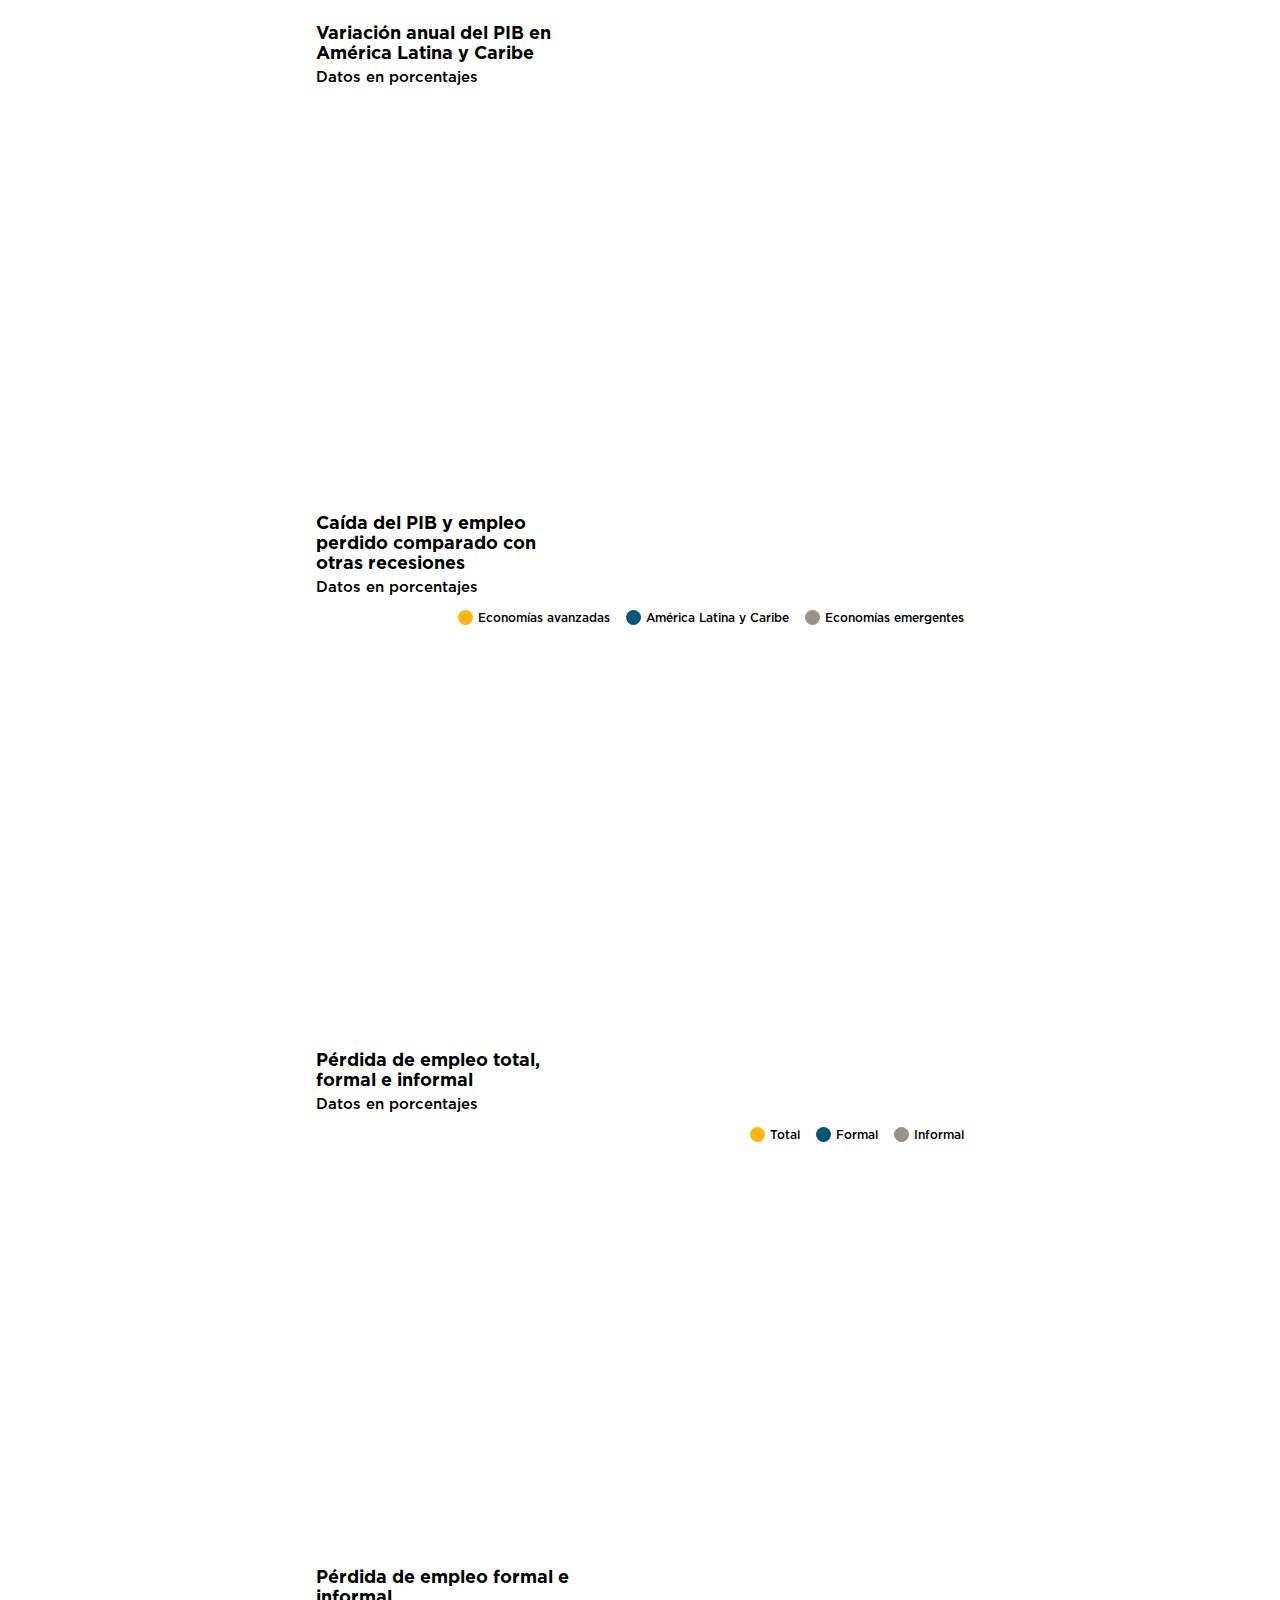
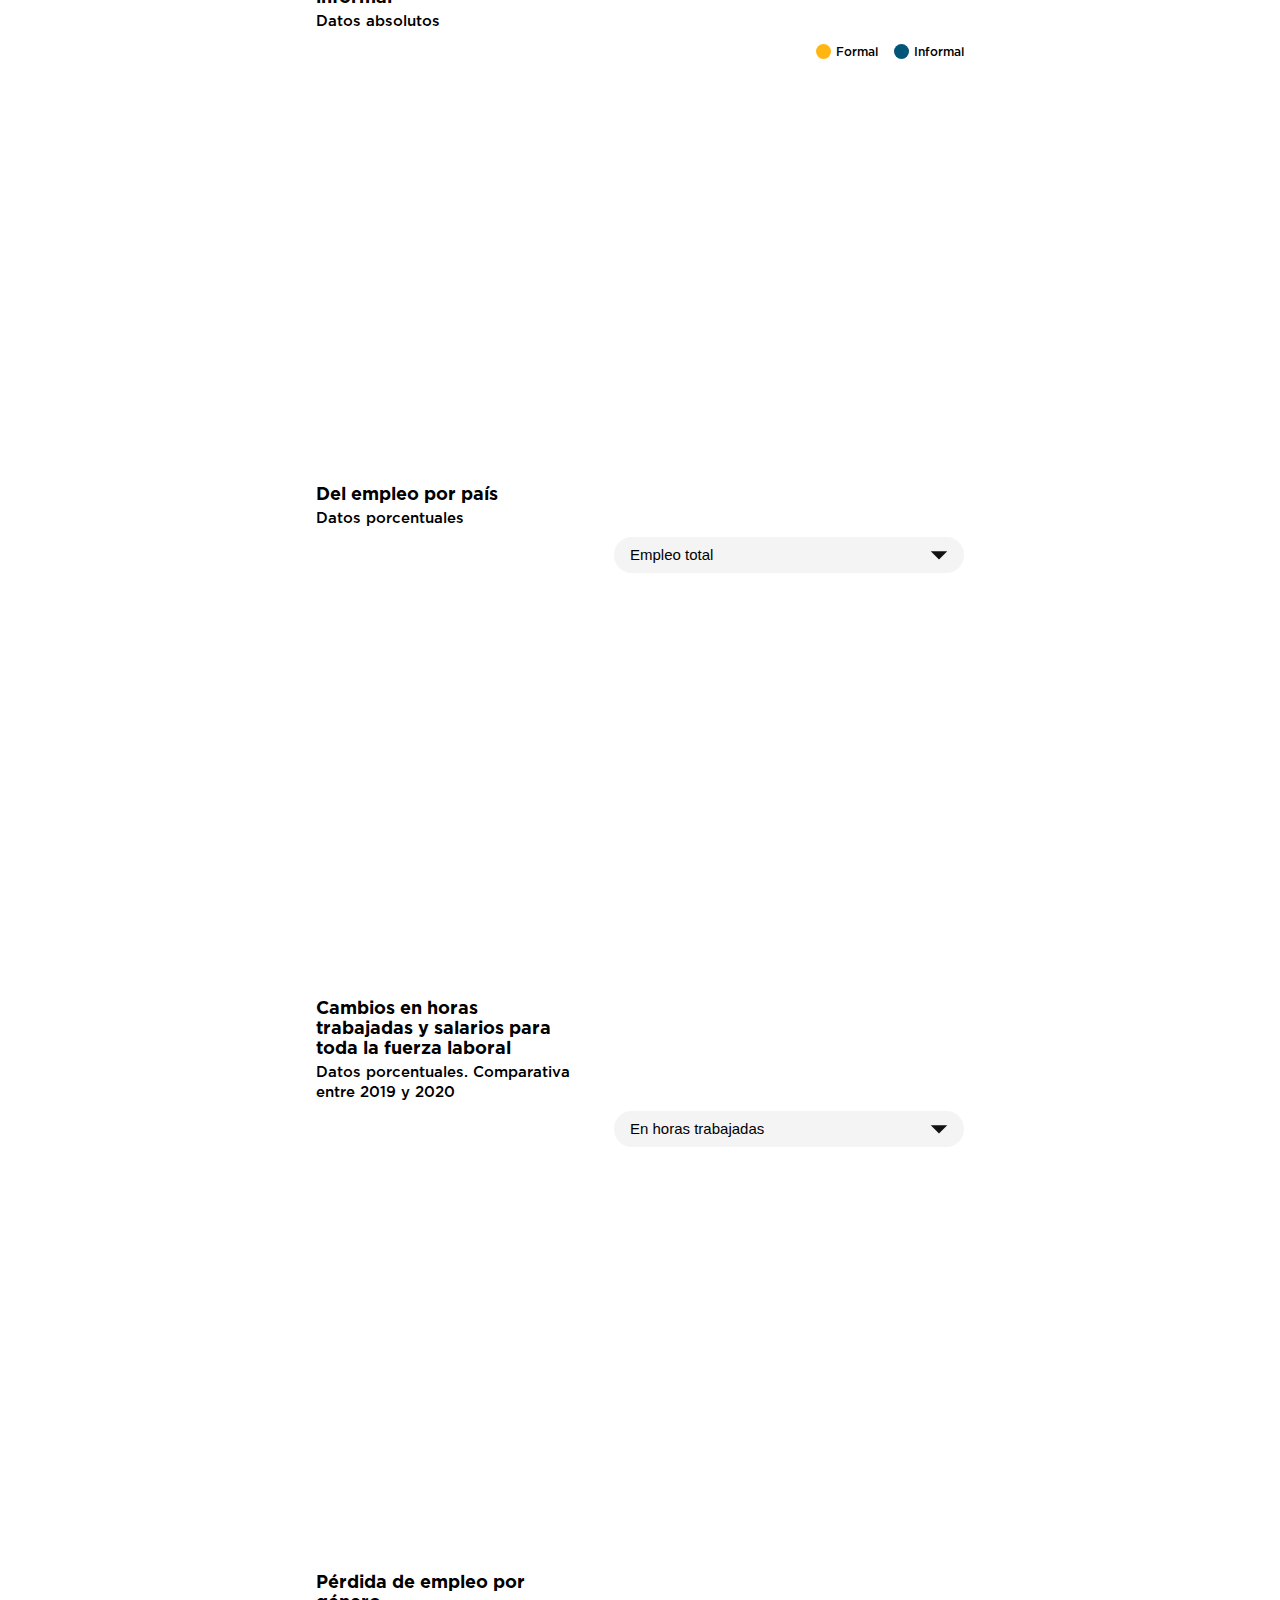
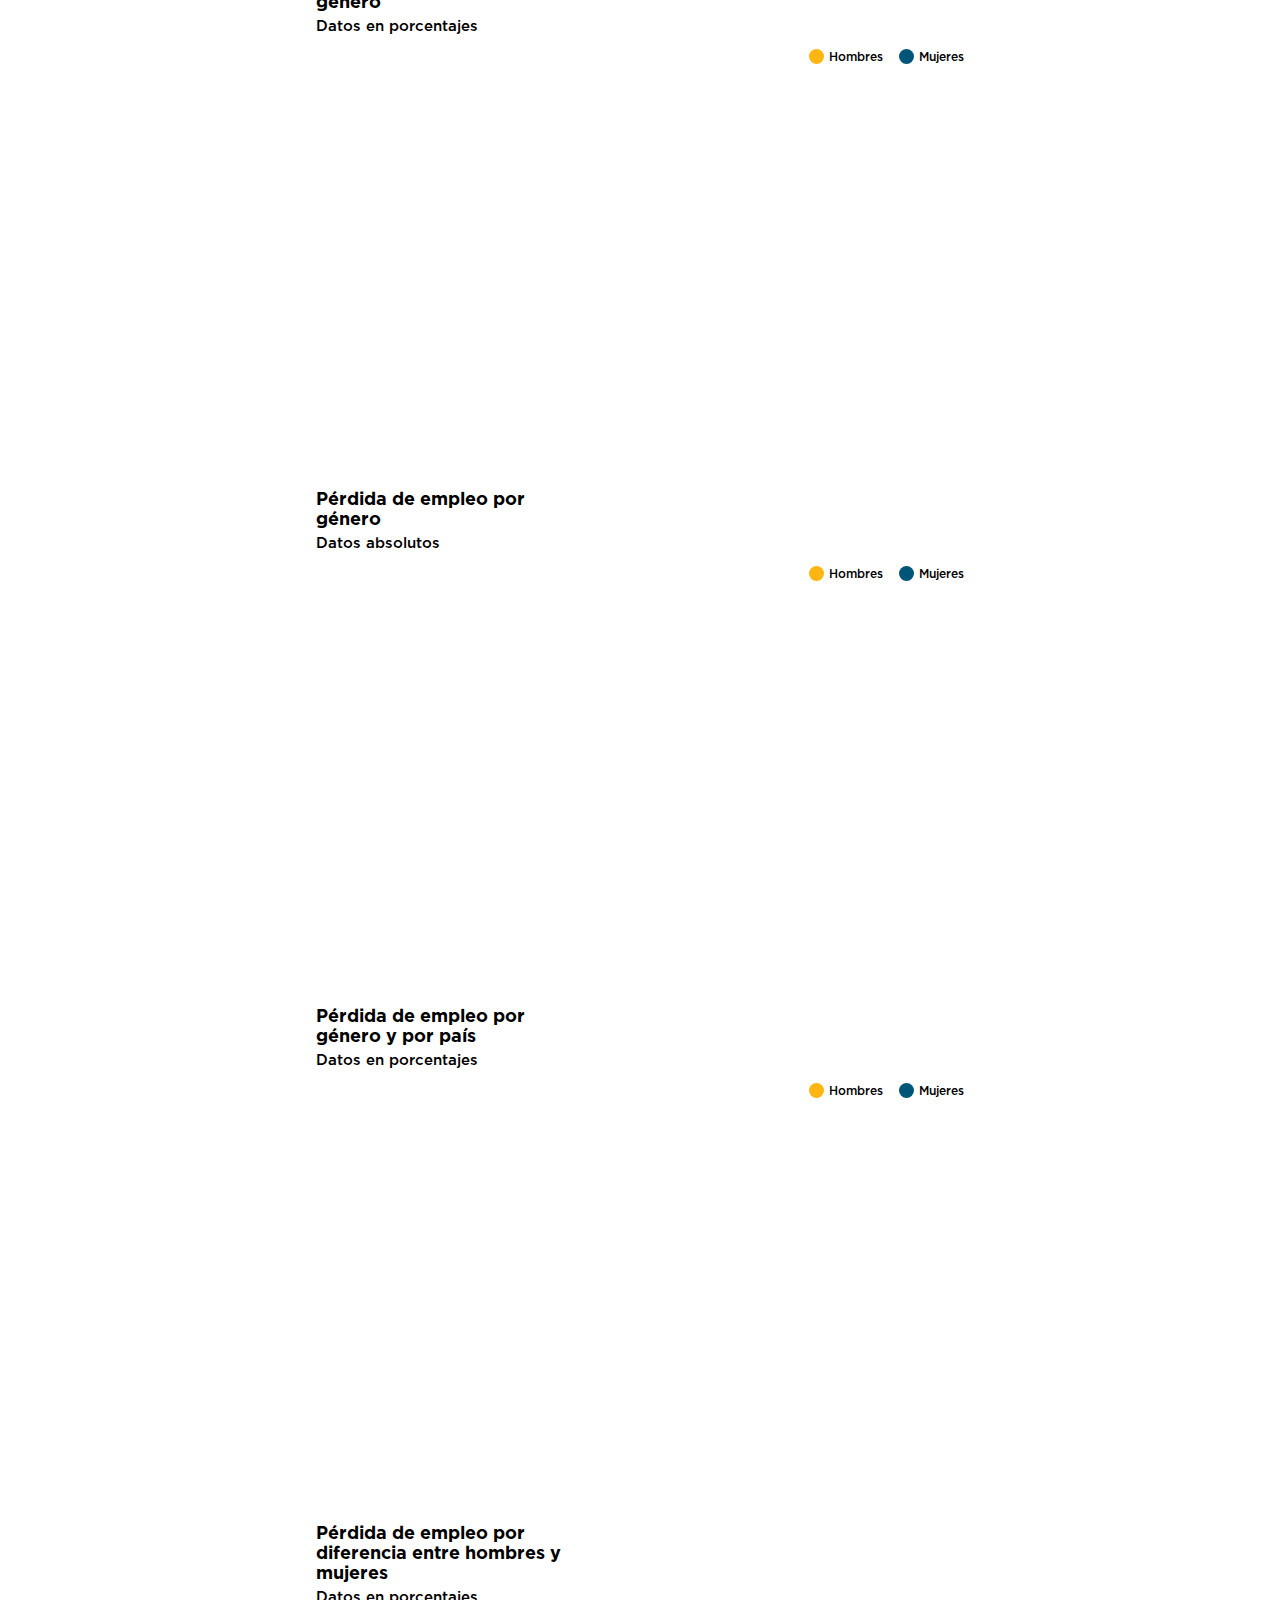
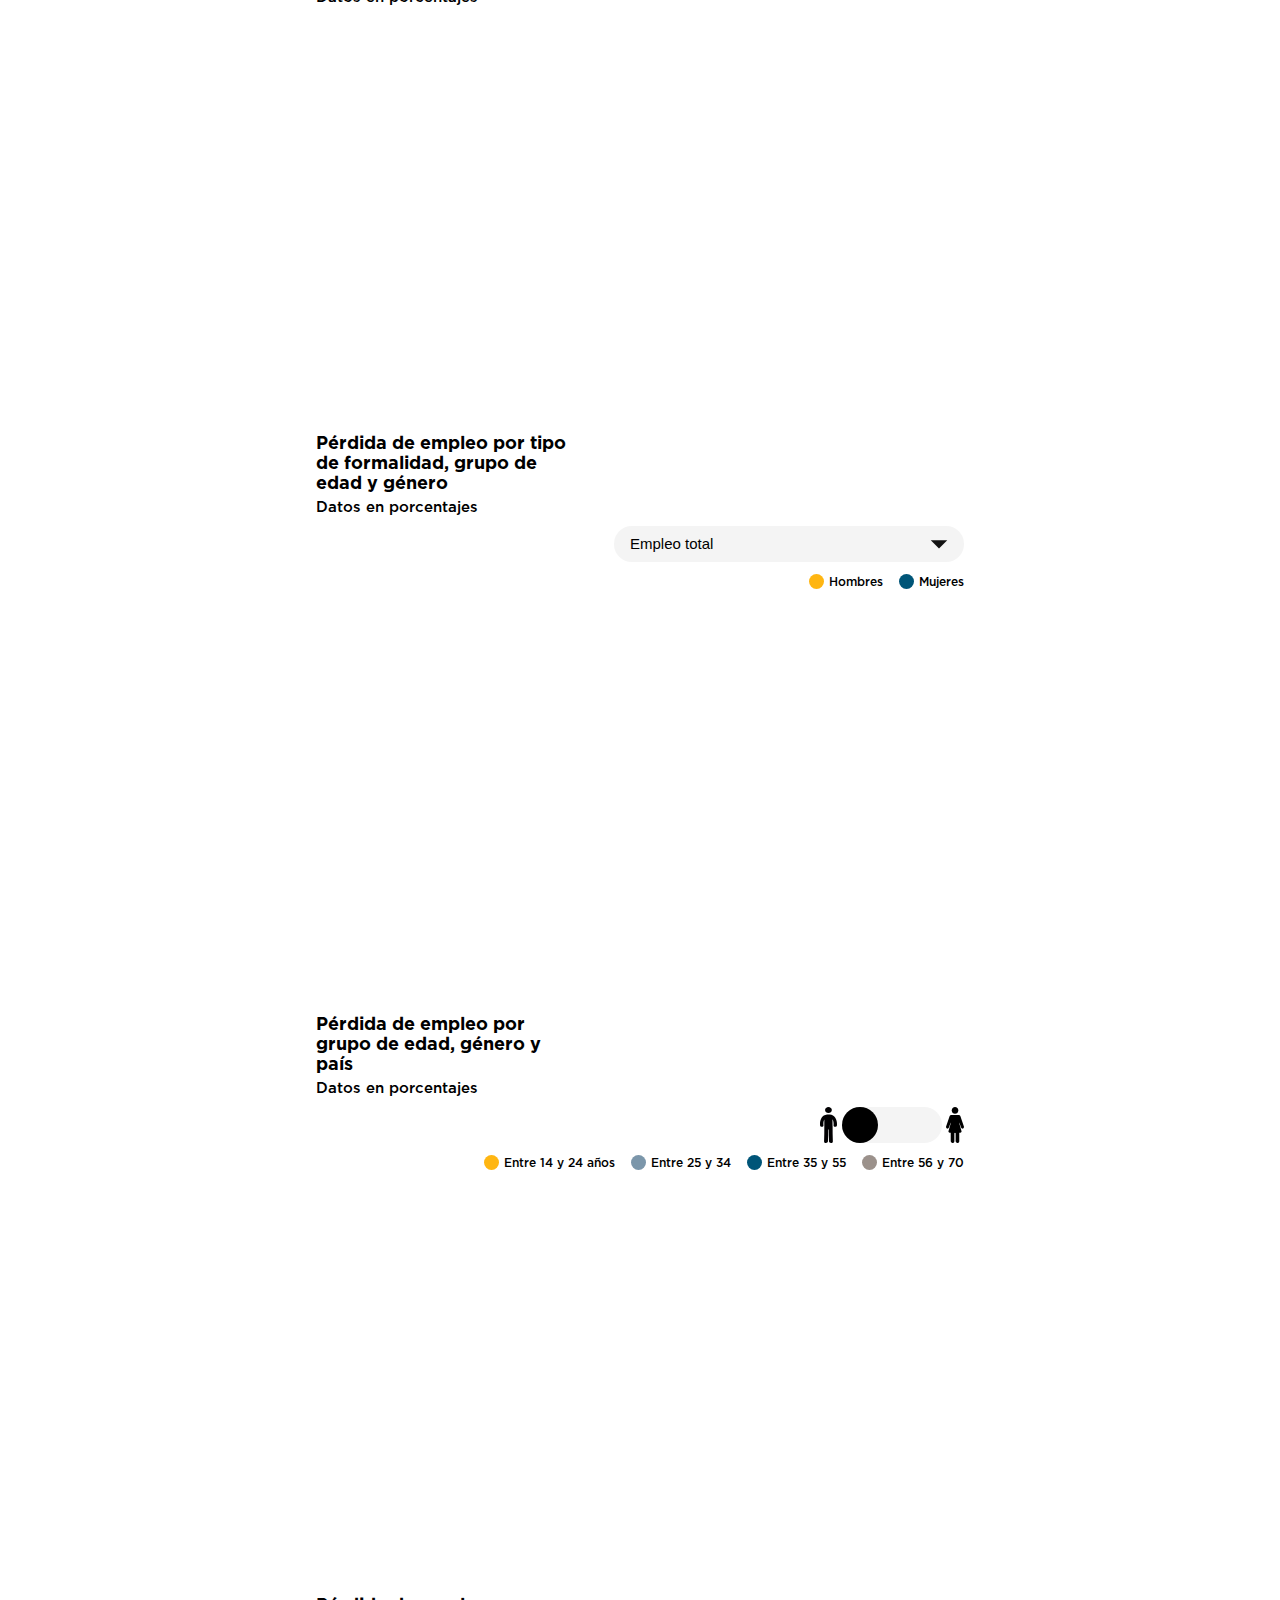
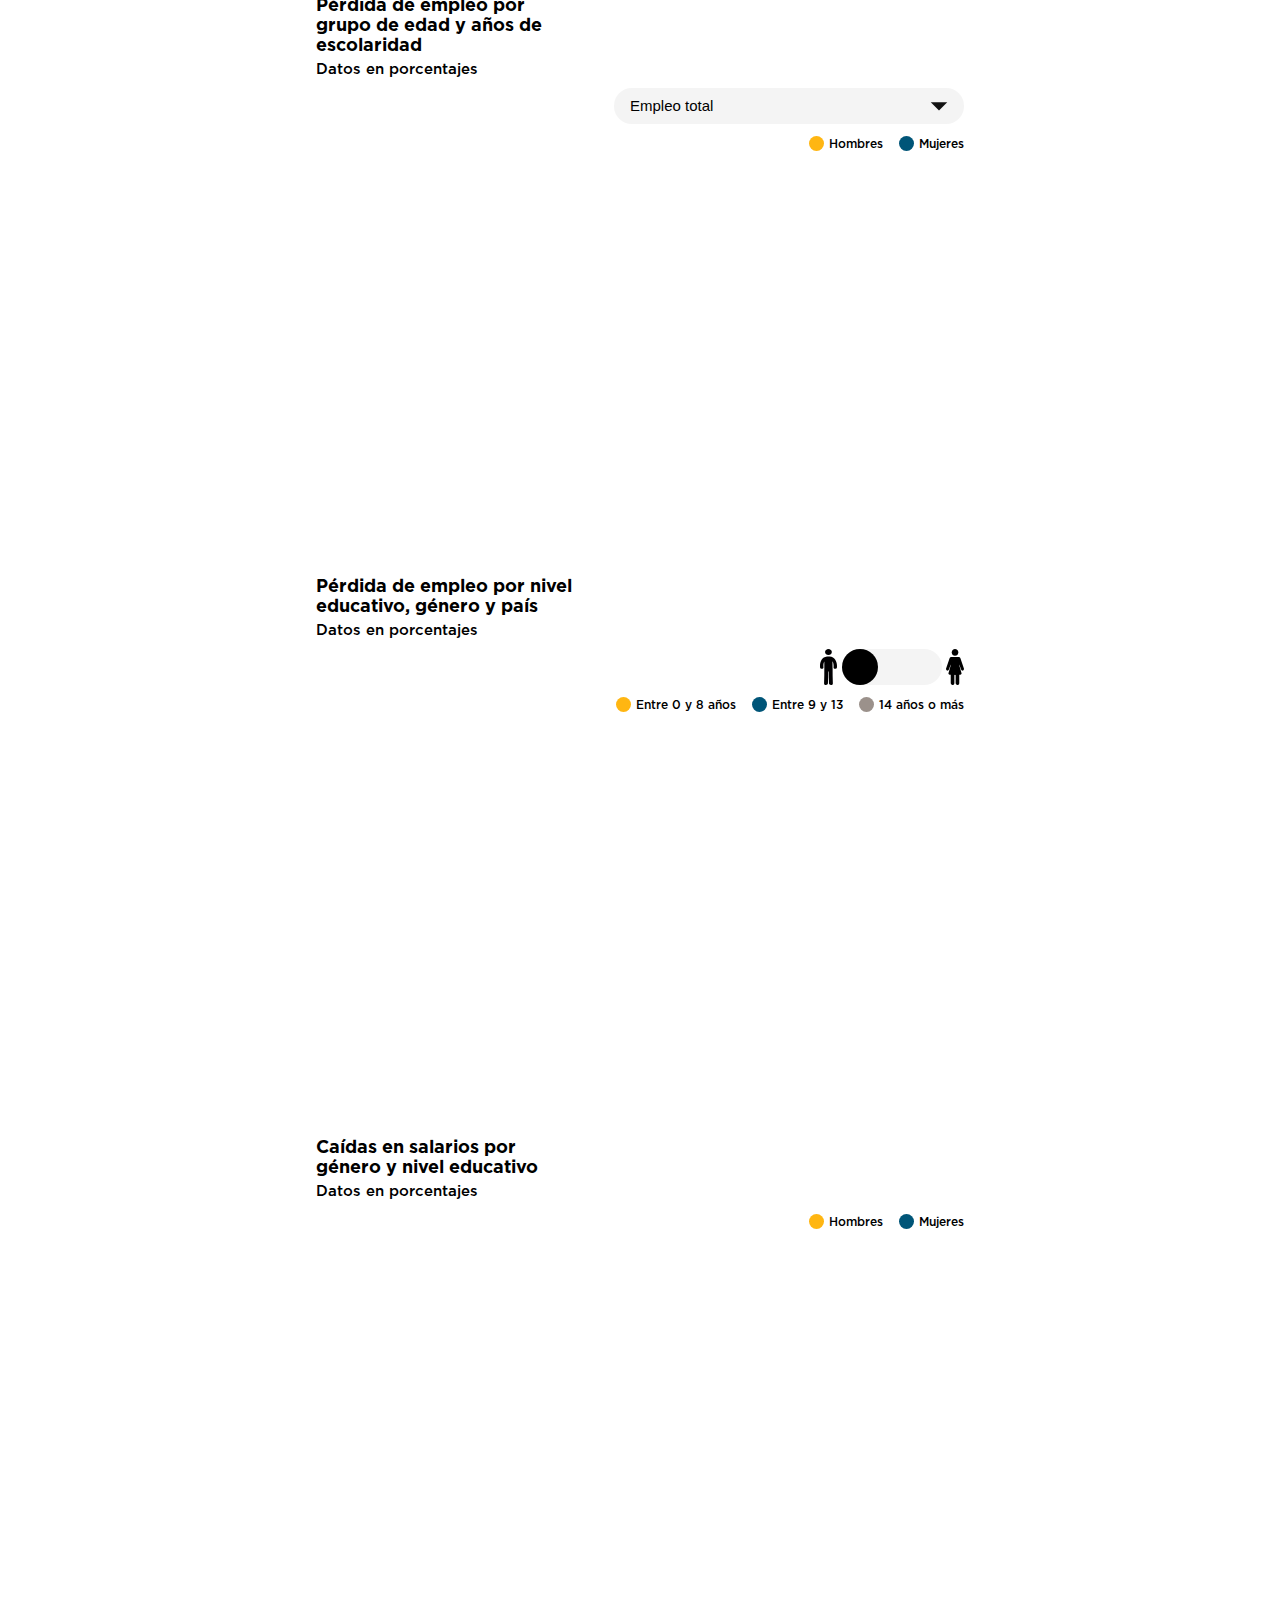
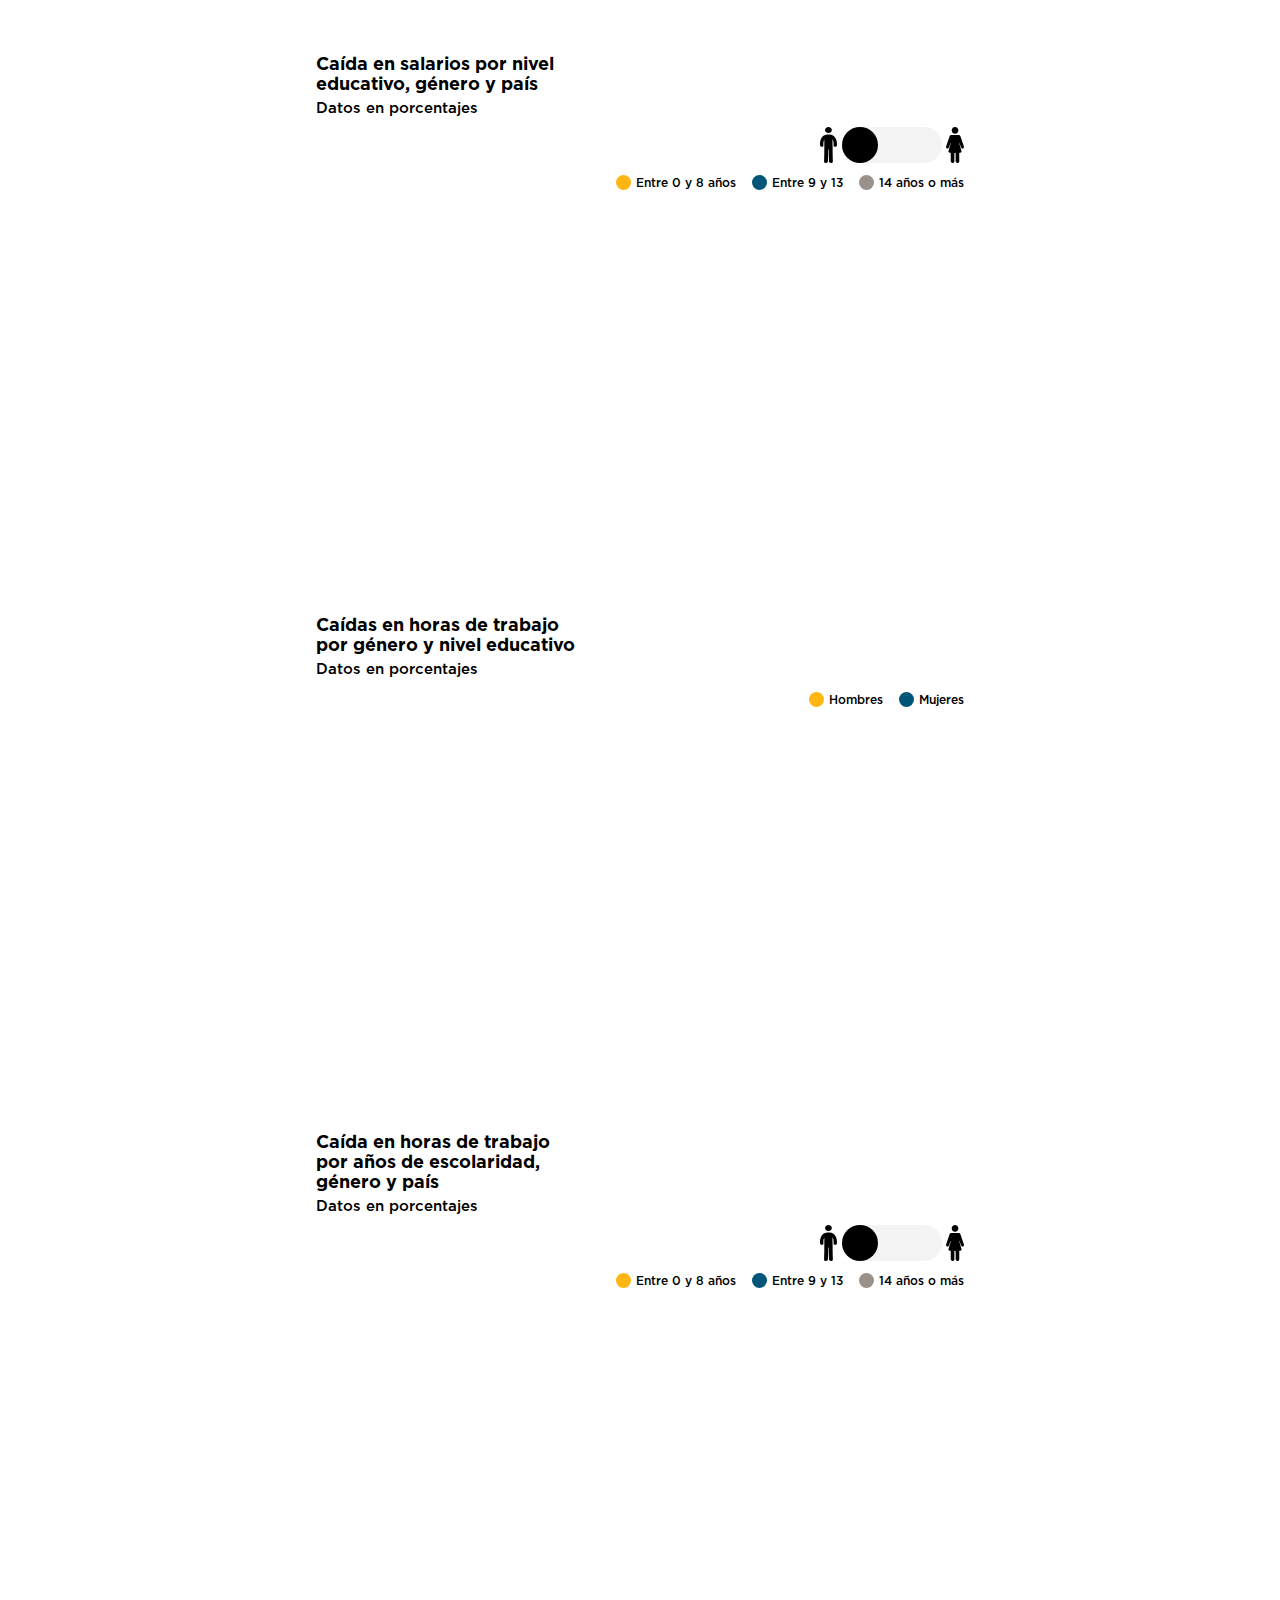
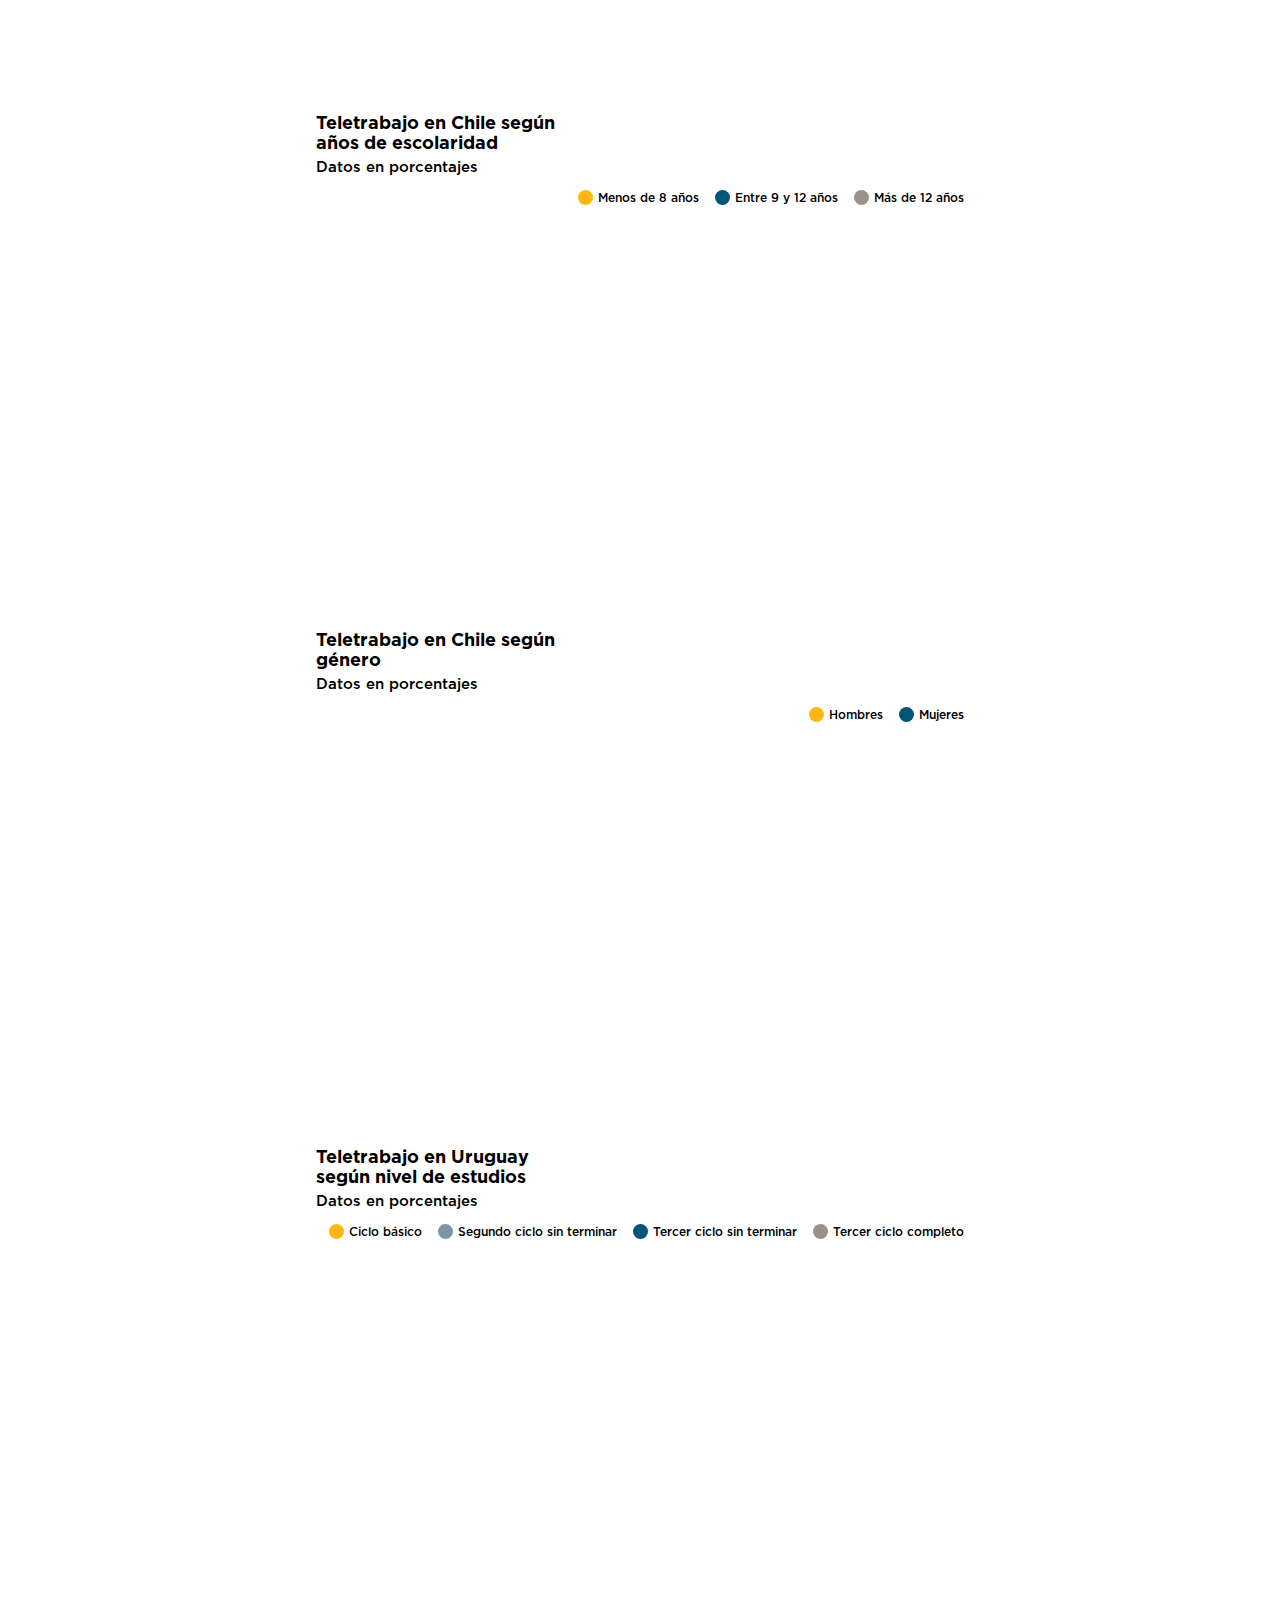
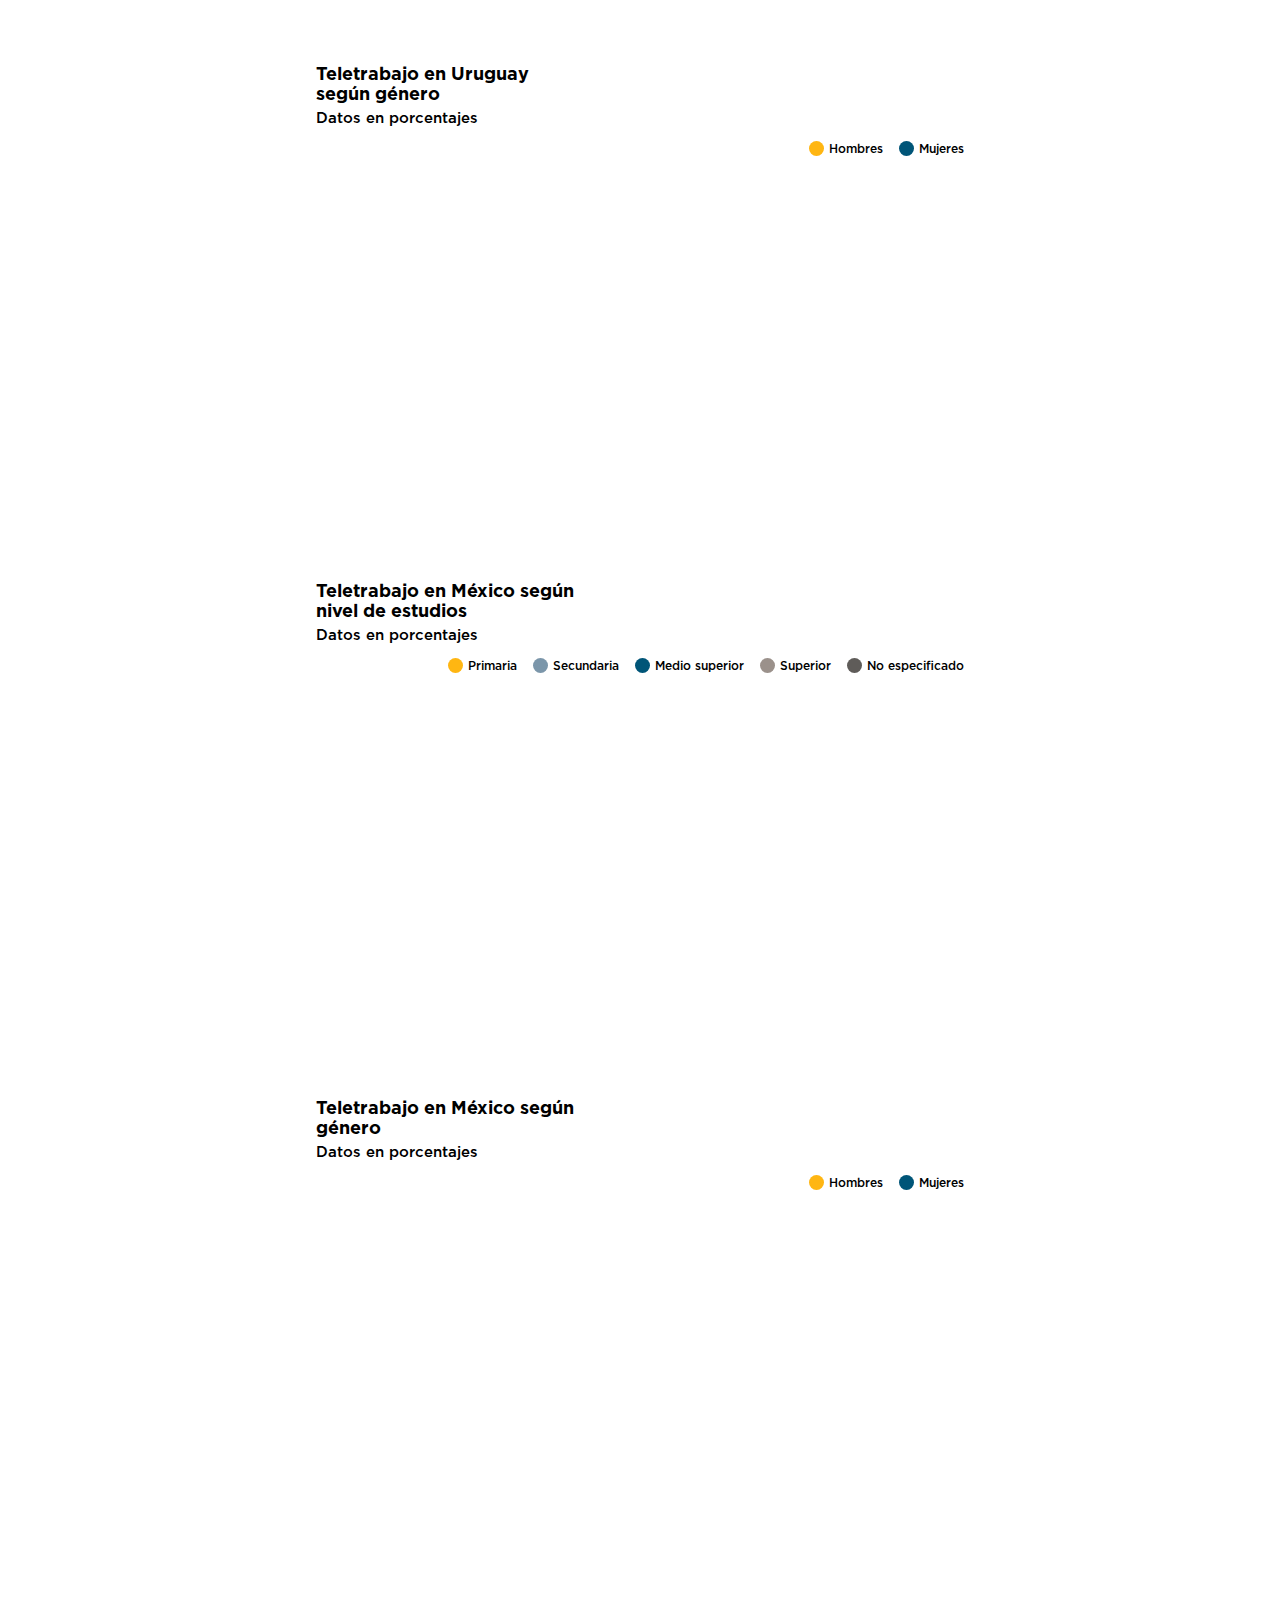
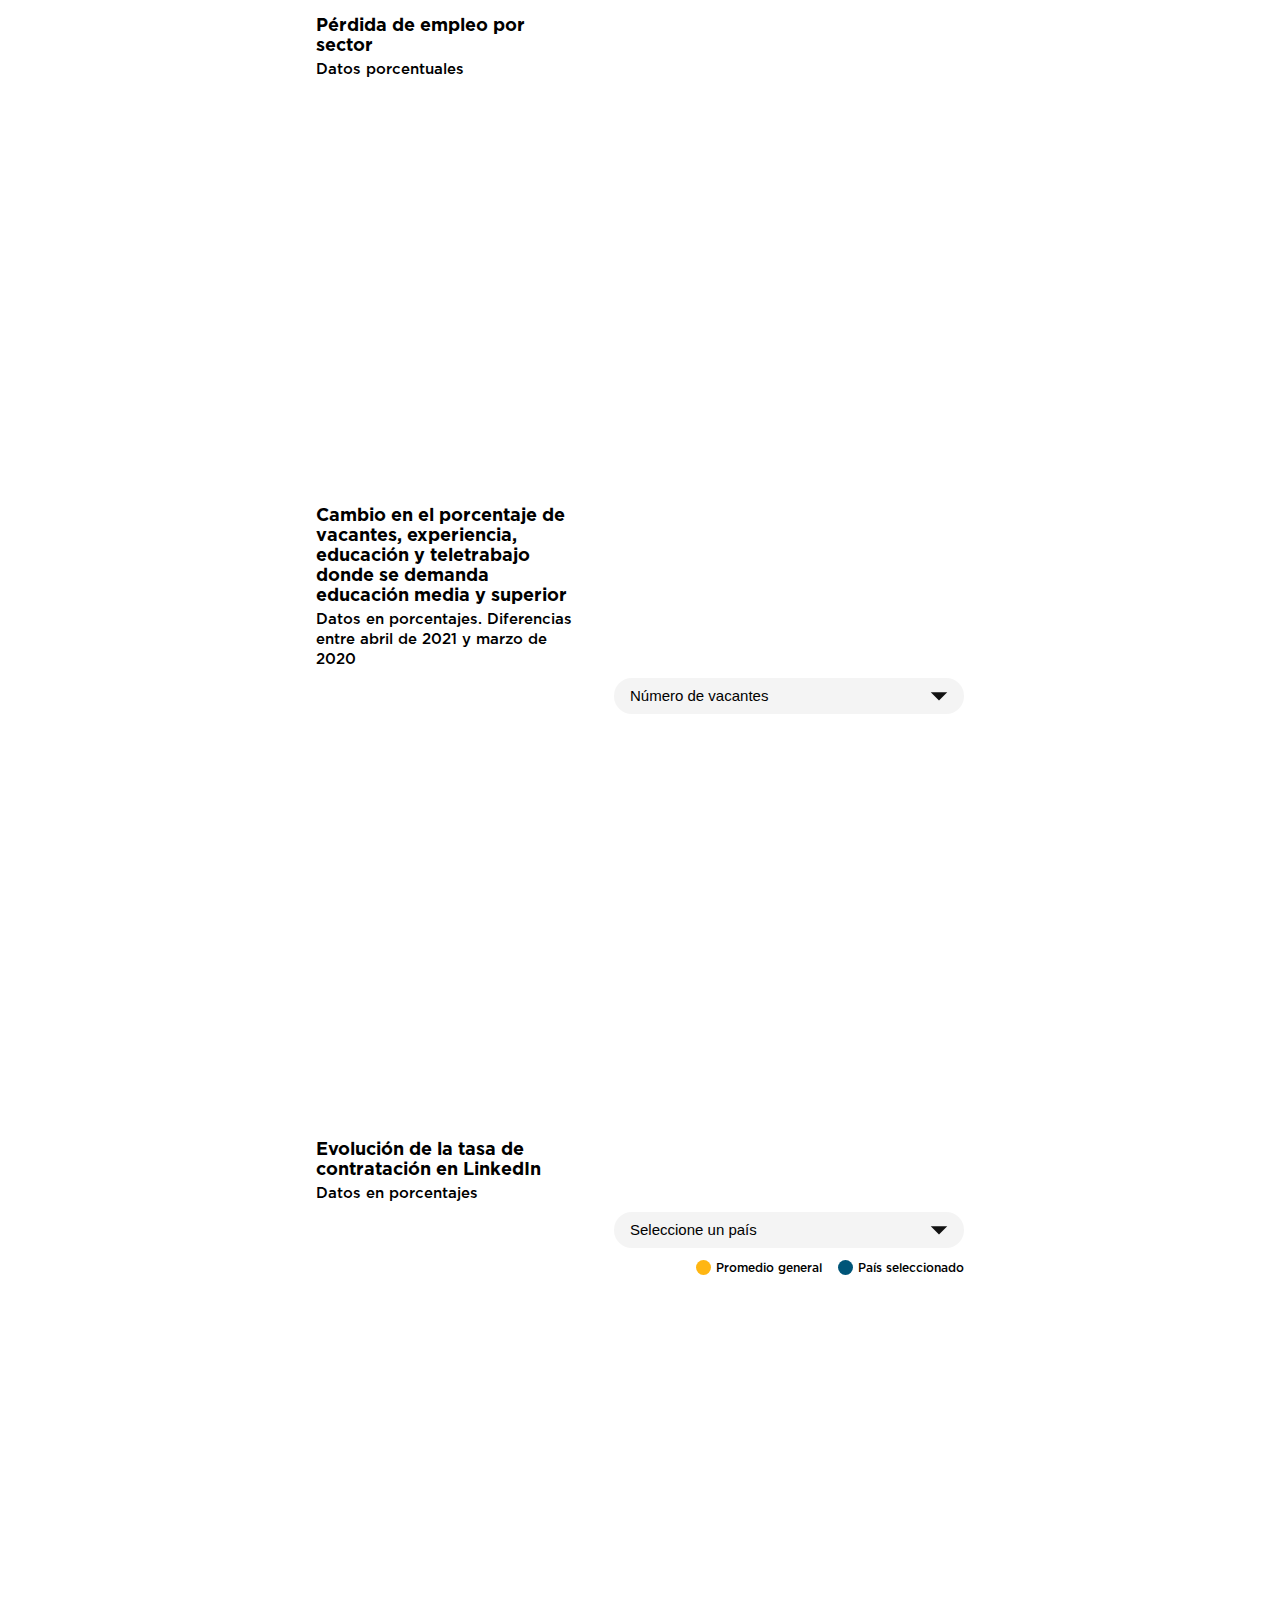
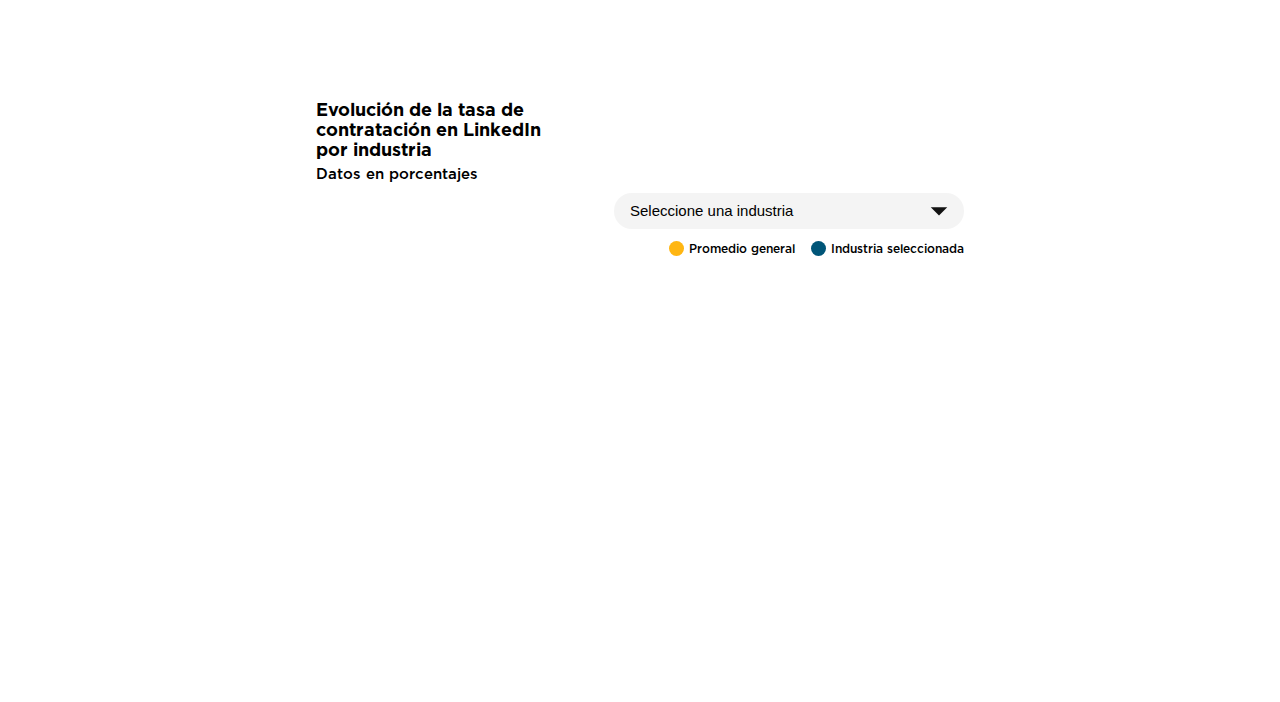
==== docs/index.html @ 853677a3 "Cambio en tooltip de scatterplot" ====
<!DOCTYPE html>
<html lang="en">
<head>
    <meta charset="UTF-8">
    <meta http-equiv="X-UA-Compatible" content="IE=edge">
    <meta name="viewport" content="width=device-width, initial-scale=1.0">
    <title>Pruebas - Observatorio Laboral</title>
    <link href="https://fonts.googleapis.com/css?family=Roboto:300,400,400i,700,800,900&amp;display=swap" rel="stylesheet"> 
    <link rel="stylesheet" href="./css/reset.css">
    <link rel="stylesheet" href="./css/main.css">
</head>
<body>
    <div class="outer-chart">
        <div class="chart">
            <div class="chart__b-title--upper">
                <div class="chart__sb-title">
                    <h1 class="chart__title">Variación anual del PIB en América Latina y Caribe</h1>
                    <h2 class="chart__subtitle">Datos en porcentajes</h2>
                </div>
            </div>
            <div class="chart__viz" id="chart-one">
            </div>            
        </div>
    </div>
    <div class="outer-chart">
        <div class="chart">
            <div class="chart__b-title--upper">
                <div class="chart__sb-title">
                    <h1 class="chart__title">Caída del PIB y empleo perdido comparado con otras recesiones</h1>
                    <h2 class="chart__subtitle">Datos en porcentajes</h2>
                </div>
            </div>
            <div class="chart__legend">
                <span class="chart__legend--item three-colors-first">Economías avanzadas</span>
                <span class="chart__legend--item three-colors-second">América Latina y Caribe</span>
                <span class="chart__legend--item three-colors-third">Economías emergentes</span>
            </div>
            <div class="chart__viz" id="chart-one_bis">
            </div>            
        </div>
    </div>
    <div class="outer-chart">
        <div class="chart">
            <div class="chart__b-title--upper">
                <div class="chart__sb-title">
                    <h1 class="chart__title">Pérdida de empleo total, formal e informal</h1>
                    <h2 class="chart__subtitle">Datos en porcentajes</h2>
                </div>
            </div>
            <div class="chart__legend">
                <span class="chart__legend--item three-colors-first">Total</span>
                <span class="chart__legend--item three-colors-second">Formal</span>
                <span class="chart__legend--item three-colors-third">Informal</span>
            </div>
            <div class="chart__viz" id="chart-two">
            </div>  
        </div>
    </div>
    <div class="outer-chart">
        <div class="chart">
            <div class="chart__b-title--upper">
                <div class="chart__sb-title">
                    <h1 class="chart__title">Pérdida de empleo formal e informal</h1>
                    <h2 class="chart__subtitle">Datos absolutos</h2>
                </div>
            </div>
            <div class="chart__legend">
                <span class="chart__legend--item two-colors-first">Formal</span>
                <span class="chart__legend--item two-colors-second">Informal</span>
            </div>
            <div class="chart__viz" id="chart-two_bis">
            </div>
        </div>
    </div>
    <div class="outer-chart">
        <div class="chart">
            <div class="chart__b-title--upper">
                <div class="chart__sb-title">
                    <h1 class="chart__title">Del empleo por país</h1>
                    <h2 class="chart__subtitle">Datos porcentuales</h2>
                </div>
                <div class="chart__b-select">
                    <select class="chart__select" id="empleoThree">
                        <option class="chart__select--item" value="Empleo_total">Empleo total</option>
                        <option class="chart__select--item" value="Empleo_formal">Empleo formal</option>
                        <option class="chart__select--item" value="Empleo_informal">Empleo informal</option>
                    </select>
                </div>
            </div>
            <div class="chart__viz" id="chart-three">
            </div>
        </div>
    </div>
    <div class="outer-chart">
        <div class="chart">
            <div class="chart__b-title--upper">
                <div class="chart__sb-title">
                    <h1 class="chart__title">Cambios en horas trabajadas y salarios para toda la fuerza laboral</h1>
                    <h2 class="chart__subtitle">Datos porcentuales. Comparativa entre 2019 y 2020</h2>
                </div>
                <div class="chart__b-select">
                    <select class="chart__select" id="empleo4_6">
                        <option class="chart__select--item" value="Horas_trabajadas">En horas trabajadas</option>
                        <option class="chart__select--item" value="Salarios">En salarios</option>
                    </select>
                </div>
            </div>
            <div class="chart__viz" id="chart-4_6">
            </div>
        </div>
    </div>
    <div class="outer-chart">
        <div class="chart">
            <div class="chart__b-title--upper">
                <div class="chart__sb-title">
                    <h1 class="chart__title">Pérdida de empleo por género</h1>
                    <h2 class="chart__subtitle">Datos en porcentajes</h2>
                </div>
            </div>
            <div class="chart__legend">
                <span class="chart__legend--item two-colors-first">Hombres</span>
                <span class="chart__legend--item two-colors-second">Mujeres</span>
            </div>
            <div class="chart__viz" id="chart-four">
            </div>  
        </div>
    </div>
    <div class="outer-chart">
        <div class="chart">
            <div class="chart__b-title--upper">
                <div class="chart__sb-title">
                    <h1 class="chart__title">Pérdida de empleo por género</h1>
                    <h2 class="chart__subtitle">Datos absolutos</h2>
                </div>
            </div>
            <div class="chart__legend">
                <span class="chart__legend--item two-colors-first">Hombres</span>
                <span class="chart__legend--item two-colors-second">Mujeres</span>
            </div>
            <div class="chart__viz" id="chart-four_bis">
            </div>  
        </div>
    </div>
    <div class="outer-chart">
        <div class="chart">
            <div class="chart__b-title--upper">
                <div class="chart__sb-title">
                    <h1 class="chart__title">Pérdida de empleo por género y por país</h1>
                    <h2 class="chart__subtitle">Datos en porcentajes</h2>
                </div>
            </div>
            <div class="chart__legend">
                <span class="chart__legend--item two-colors-first">Hombres</span>
                <span class="chart__legend--item two-colors-second">Mujeres</span>
            </div>
            <div class="chart__viz" id="chart-five">
            </div>
        </div>
    </div>
    <div class="outer-chart">
        <div class="chart">
            <div class="chart__b-title--upper">
                <div class="chart__sb-title">
                    <h1 class="chart__title">Pérdida de empleo por diferencia entre hombres y mujeres</h1>
                    <h2 class="chart__subtitle">Datos en porcentajes</h2>
                </div>
            </div>
            <div class="chart__viz" id="chart-five_bis">
            </div>
        </div>
    </div>
    <div class="outer-chart">
        <div class="chart">
            <div class="chart__b-title--upper">
                <div class="chart__sb-title">
                    <h1 class="chart__title">Pérdida de empleo por tipo de formalidad, grupo de edad y género</h1>
                    <h2 class="chart__subtitle">Datos en porcentajes</h2>
                </div>
                <div class="chart__b-select">
                    <select class="chart__select" id="empleoSix">
                        <option class="chart__select--item" value="0">Empleo total</option>
                        <option class="chart__select--item" value="1">Empleo formal</option>
                        <option class="chart__select--item" value="2">Empleo informal</option>
                    </select>
                </div>
            </div>
            <div class="chart__legend">
                <span class="chart__legend--item two-colors-first">Hombres</span>
                <span class="chart__legend--item two-colors-second">Mujeres</span>
            </div>
            <div class="chart__viz" id="chart-six">
            </div>
        </div>
    </div>
    <div class="outer-chart">
        <div class="chart">
            <div class="chart__b-title--upper">
                <div class="chart__sb-title">
                    <h1 class="chart__title">Pérdida de empleo por grupo de edad, género y país</h1>
                    <h2 class="chart__subtitle">Datos en porcentajes</h2>
                </div>
                <div class="chart__b-switch">
                    <div class="chart__switch">
                        <img src="./img/hombre_36.svg" width="17" height="36" alt="Icono hombre">
                        <label class="switch" id="chart-seven-switch">
                            <input type="checkbox">
                            <span class="slider round"></span>
                        </label>
                        <img src="./img/mujer_36_b.svg" width="18" height="36" alt="Icono mujer">
                    </div>
                </div>
            </div>
            <div class="chart__legend">
                <span class="chart__legend--item more-colors-first">Entre 14 y 24 años</span>
                <span class="chart__legend--item more-colors-second">Entre 25 y 34</span>
                <span class="chart__legend--item more-colors-third">Entre 35 y 55</span>
                <span class="chart__legend--item more-colors-fourth">Entre 56 y 70</span>
            </div>
            <div class="chart__viz" id="chart-seven">
            </div>
        </div>
    </div>
    <div class="outer-chart">
        <div class="chart">
            <div class="chart__b-title--upper">
                <div class="chart__sb-title">
                    <h1 class="chart__title">Pérdida de empleo por grupo de edad y años de escolaridad</h1>
                    <h2 class="chart__subtitle">Datos en porcentajes</h2>
                </div>
                <div class="chart__b-select">
                    <select class="chart__select" id="empleoEight">
                        <option class="chart__select--item" value="0">Empleo total</option>
                        <option class="chart__select--item" value="1">Empleo formal</option>
                        <option class="chart__select--item" value="2">Empleo informal</option>
                    </select>
                </div>
            </div>
            <div class="chart__legend">
                <span class="chart__legend--item two-colors-first">Hombres</span>
                <span class="chart__legend--item two-colors-second">Mujeres</span>
            </div>
            <div class="chart__viz" id="chart-eight">
            </div>
        </div>
    </div>
    <div class="outer-chart">
        <div class="chart">
            <div class="chart__b-title--upper">
                <div class="chart__sb-title">
                    <h1 class="chart__title">Pérdida de empleo por nivel educativo, género y país</h1>
                    <h2 class="chart__subtitle">Datos en porcentajes</h2>
                </div>
                <div class="chart__b-switch">
                    <div class="chart__switch">
                        <img src="./img/hombre_36.svg" width="17" height="36" alt="Icono hombre">
                        <label class="switch" id="chart-nine-switch">
                            <input type="checkbox">
                            <span class="slider round"></span>
                        </label>
                        <img src="./img/mujer_36_b.svg" width="18" height="36" alt="Icono mujer">
                    </div>
                </div>
            </div>
            <div class="chart__legend">
                <span class="chart__legend--item three-colors-first">Entre 0 y 8 años</span>
                <span class="chart__legend--item three-colors-second">Entre 9 y 13</span>
                <span class="chart__legend--item three-colors-third">14 años o más</span>
            </div>
            <div class="chart__viz" id="chart-nine">
            </div>
        </div>
    </div>
    <div class="outer-chart">
        <div class="chart">
            <div class="chart__b-title--upper">
                <div class="chart__sb-title">
                    <h1 class="chart__title">Caídas en salarios por género y nivel educativo</h1>
                    <h2 class="chart__subtitle">Datos en porcentajes</h2>
                </div>
            </div>
            <div class="chart__legend">
                <span class="chart__legend--item two-colors-first">Hombres</span>
                <span class="chart__legend--item two-colors-second">Mujeres</span>
            </div>
            <div class="chart__viz" id="chart-ten">
            </div>
        </div>
    </div>
    <div class="outer-chart">
        <div class="chart">
            <div class="chart__b-title--upper">
                <div class="chart__sb-title">
                    <h1 class="chart__title">Caída en salarios por nivel educativo, género y país</h1>
                    <h2 class="chart__subtitle">Datos en porcentajes</h2>
                </div>
                <div class="chart__b-switch">
                    <div class="chart__switch">
                        <img src="./img/hombre_36.svg" width="17" height="36" alt="Icono hombre">
                        <label class="switch" id="chart-eleven-switch">
                            <input type="checkbox">
                            <span class="slider round"></span>
                        </label>
                        <img src="./img/mujer_36_b.svg" width="18" height="36" alt="Icono mujer">
                    </div>
                </div>
            </div>
            <div class="chart__legend">
                <span class="chart__legend--item three-colors-first">Entre 0 y 8 años</span>
                <span class="chart__legend--item three-colors-second">Entre 9 y 13</span>
                <span class="chart__legend--item three-colors-third">14 años o más</span>
            </div>
            <div class="chart__viz" id="chart-eleven">
            </div>
        </div>
    </div>
    <div class="outer-chart">
        <div class="chart">
            <div class="chart__b-title--upper">
                <div class="chart__sb-title">
                    <h1 class="chart__title">Caídas en horas de trabajo por género y nivel educativo</h1>
                    <h2 class="chart__subtitle">Datos en porcentajes</h2>
                </div>
            </div>
            <div class="chart__legend">
                <span class="chart__legend--item two-colors-first">Hombres</span>
                <span class="chart__legend--item two-colors-second">Mujeres</span>
            </div>
            <div class="chart__viz" id="chart-twelve">
            </div>
        </div>
    </div>
    <div class="outer-chart">
        <div class="chart">
            <div class="chart__b-title--upper">
                <div class="chart__sb-title">
                    <h1 class="chart__title">Caída en horas de trabajo por años de escolaridad, género y país</h1>
                    <h2 class="chart__subtitle">Datos en porcentajes</h2>
                </div>
                <div class="chart__b-switch">
                    <div class="chart__switch">
                        <img src="./img/hombre_36.svg" width="17" height="36" alt="Icono hombre">
                        <label class="switch" id="chart-thirteen-switch">
                            <input type="checkbox">
                            <span class="slider round"></span>
                        </label>
                        <img src="./img/mujer_36_b.svg" width="18" height="36" alt="Icono mujer">
                    </div>
                </div>
            </div>
            <div class="chart__legend">
                <span class="chart__legend--item three-colors-first">Entre 0 y 8 años</span>
                <span class="chart__legend--item three-colors-second">Entre 9 y 13</span>
                <span class="chart__legend--item three-colors-third">14 años o más</span>
            </div>
            <div class="chart__viz" id="chart-thirteen">
            </div>
        </div>
    </div>
    <div class="outer-chart">
        <div class="chart">
            <div class="chart__b-title--upper">
                <div class="chart__sb-title">
                    <h1 class="chart__title">Teletrabajo en Chile según años de escolaridad</h1>
                    <h2 class="chart__subtitle">Datos en porcentajes</h2>
                </div>
            </div>
            <div class="chart__legend">
                <span class="chart__legend--item three-colors-first">Menos de 8 años</span>
                <span class="chart__legend--item three-colors-second">Entre 9 y 12 años</span>
                <span class="chart__legend--item three-colors-third">Más de 12 años</span>
            </div>
            <div class="chart__viz" id="chart-fourteen_1a">
            </div>
        </div>
    </div>
    <div class="outer-chart">
        <div class="chart">
            <div class="chart__b-title--upper">
                <div class="chart__sb-title">
                    <h1 class="chart__title">Teletrabajo en Chile según género</h1>
                    <h2 class="chart__subtitle">Datos en porcentajes</h2>
                </div>
            </div>
            <div class="chart__legend">
                <span class="chart__legend--item two-colors-first">Hombres</span>
                <span class="chart__legend--item two-colors-second">Mujeres</span>
            </div>
            <div class="chart__viz" id="chart-fourteen_1b">
            </div>
        </div>
    </div>
    <div class="outer-chart">
        <div class="chart">
            <div class="chart__b-title--upper">
                <div class="chart__sb-title">
                    <h1 class="chart__title">Teletrabajo en Uruguay según nivel de estudios</h1>
                    <h2 class="chart__subtitle">Datos en porcentajes</h2>
                </div>
            </div>
            <div class="chart__legend">
                <span class="chart__legend--item more-colors-first">Ciclo básico</span>
                <span class="chart__legend--item more-colors-second">Segundo ciclo sin terminar</span>
                <span class="chart__legend--item more-colors-third">Tercer ciclo sin terminar</span>
                <span class="chart__legend--item more-colors-fourth">Tercer ciclo completo</span>
            </div>
            <div class="chart__viz" id="chart-fourteen_2a">
            </div>
        </div>
    </div>
    <div class="outer-chart">
        <div class="chart">
            <div class="chart__b-title--upper">
                <div class="chart__sb-title">
                    <h1 class="chart__title">Teletrabajo en Uruguay según género</h1>
                    <h2 class="chart__subtitle">Datos en porcentajes</h2>
                </div>
            </div>
            <div class="chart__legend">
                <span class="chart__legend--item two-colors-first">Hombres</span>
                <span class="chart__legend--item two-colors-second">Mujeres</span>
            </div>
            <div class="chart__viz" id="chart-fourteen_2b">
            </div>
        </div>
    </div>
    <div class="outer-chart">
        <div class="chart">
            <div class="chart__b-title--upper">
                <div class="chart__sb-title">
                    <h1 class="chart__title">Teletrabajo en México según nivel de estudios</h1>
                    <h2 class="chart__subtitle">Datos en porcentajes</h2>
                </div>
            </div>
            <div class="chart__legend">
                <span class="chart__legend--item more-colors-first">Primaria</span>
                <span class="chart__legend--item more-colors-second">Secundaria</span>
                <span class="chart__legend--item more-colors-third">Medio superior</span>
                <span class="chart__legend--item more-colors-fourth">Superior</span>
                <span class="chart__legend--item more-colors-fifth">No especificado</span>
            </div>
            <div class="chart__viz" id="chart-fourteen_3a">
            </div>
        </div>
    </div>
    <div class="outer-chart">
        <div class="chart">
            <div class="chart__b-title--upper">
                <div class="chart__sb-title">
                    <h1 class="chart__title">Teletrabajo en México según género</h1>
                    <h2 class="chart__subtitle">Datos en porcentajes</h2>
                </div>
            </div>
            <div class="chart__legend">
                <span class="chart__legend--item two-colors-first">Hombres</span>
                <span class="chart__legend--item two-colors-second">Mujeres</span>
            </div>
            <div class="chart__viz" id="chart-fourteen_3b">
            </div>
        </div>
    </div>
    <div class="outer-chart">
        <div class="chart">
            <div class="chart__b-title--upper">
                <div class="chart__sb-title">
                    <h1 class="chart__title">Pérdida de empleo por sector</h1>
                    <h2 class="chart__subtitle">Datos porcentuales</h2>
                </div>
            </div>
            <div class="chart__viz" id="chart-fifteen">
            </div>
        </div>
    </div>
    <div class="outer-chart">
        <div class="chart">
            <div class="chart__b-title--upper">
                <div class="chart__sb-title">
                    <h1 class="chart__title">Cambio en el porcentaje de vacantes, experiencia, educación y teletrabajo donde se demanda educación media y superior</h1>
                    <h2 class="chart__subtitle">Datos en porcentajes. Diferencias entre abril de 2021 y marzo de 2020</h2>
                </div>
                <div class="chart__b-select">
                    <select class="chart__select" id="empleoSixteen">
                        <option class="chart__select--item" value="Vacantes">Número de vacantes</option>
                        <option class="chart__select--item" value="Experiencia">Experiencia</option>
                        <option class="chart__select--item" value="Educacion">Educación</option>
                        <option class="chart__select--item" value="Teletrabajo">Teletrabajo</option>
                    </select>
                </div>
            </div>
            <div class="chart__viz" id="chart-sixteen">
            </div>
        </div>
    </div>
    <div class="outer-chart">
        <div class="chart">
            <div class="chart__b-title--upper">
                <div class="chart__sb-title">
                    <h1 class="chart__title">Evolución de la tasa de contratación en LinkedIn</h1>
                    <h2 class="chart__subtitle">Datos en porcentajes</h2>
                </div>
                <div class="chart__b-select">
                    <select class="chart__select" id="empleoSeventeen">
                        <option class="chart__select--item" value="null">Seleccione un país</option>
                        <option class="chart__select--item" value="Argentina">Argentina</option>
                        <option class="chart__select--item" value="Brasil">Brasil</option>
                        <option class="chart__select--item" value="Chile">Chile</option>
                        <option class="chart__select--item" value="Colombia">Colombia</option>
                        <option class="chart__select--item" value="México">México</option>
                        <option class="chart__select--item" value="Perú">Perú</option>
                    </select>
                </div>
            </div>
            <div class="chart__legend">
                <span class="chart__legend--item two-colors-first">Promedio general</span>
                <span class="chart__legend--item two-colors-second">País seleccionado</span>
            </div>
            <div class="chart__viz" id="chart-seventeen">
            </div>
        </div>
    </div>
    <div class="outer-chart">
        <div class="chart">
            <div class="chart__b-title--upper">
                <div class="chart__sb-title">
                    <h1 class="chart__title">Evolución de la tasa de contratación en LinkedIn por industria</h1>
                    <h2 class="chart__subtitle">Datos en porcentajes</h2>
                </div>
                <div class="chart__b-select">
                    <select class="chart__select" id="empleoEighteen">
                        <option class="chart__select--item" value="null">Seleccione una industria</option>
                        <option class="chart__select--item" value="Software_y_Servicios_IT">Software y Servicios IT</option>
                        <option class="chart__select--item" value="Sin_fines_de_lucro">Sin fines de lucro</option>
                        <option class="chart__select--item" value="Finanzas">Finanzas</option>
                        <option class="chart__select--item" value="Comercio_al_menudeo">Comercio al menudeo</option>
                        <option class="chart__select--item" value="Salud">Salud</option>
                        <option class="chart__select--item" value="Transporte_y_Logística">Transporte y Logística</option>
                        <option class="chart__select--item" value="Medios_y_comunicación">Medios y comunicación</option>
                        <option class="chart__select--item" value="Bienestar_y_salud">Bienestar y salud</option>
                        <option class="chart__select--item" value="Bienes_raíces">Bienes raíces</option>
                        <option class="chart__select--item" value="Servicios_corporativos">Servicios corporativos</option>
                        <option class="chart__select--item" value="Agricultura">Agricultura</option>
                        <option class="chart__select--item" value="Construcción">Construcción</option>
                        <option class="chart__select--item" value="Bienes_de_consumo">Bienes de consumo</option>
                        <option class="chart__select--item" value="Hardware_y_redes">Hardware & redes</option>
                        <option class="chart__select--item" value="Legal">Legal</option>
                        <option class="chart__select--item" value="Manufactura">Manufactura</option>
                        <option class="chart__select--item" value="Energía_y_minas">Energía y minas</option>
                        <option class="chart__select--item" value="Entretenimiento">Entretenimiento</option>
                        <option class="chart__select--item" value="Diseño">Diseño</option>
                        <option class="chart__select--item" value="Administración_pública">Administración pública</option>
                        <option class="chart__select--item" value="Educación">Educación</option>
                        <option class="chart__select--item" value="Recreación_y_viajes">Recreación y viajes</option>
                    </select>
                </div>
            </div>
            <div class="chart__legend">
                <span class="chart__legend--item two-colors-first">Promedio general</span>
                <span class="chart__legend--item two-colors-second">Industria seleccionada</span>
            </div>
            <div class="chart__viz" id="chart-eighteen">
            </div>
        </div>
    </div>
    <div class="chart__tooltip" id="chartTooltip">
        <p class="chart__tooltip--title"></p>
        <p class="chart__tooltip--text"></p>
    </div>
    <script src="https://d3js.org/d3.v4.js"></script>
    <script src="./js/tooltip.js"></script>
    <script src="./js/main.js"></script>
</body>
</html>
---- docs/css/main.css ----
* {
    margin: 0 auto;
}

/* GOTHAM (para títulos, subtítulos y tooltip */
@font-face {
    font-family: Gotham;
    font-weight: 300;
    src: url("../fonts/Gotham/Gotham-Light.otf") format("opentype");
}

@font-face {
    font-family: Gotham;
    font-weight: 400;
    src: url("../fonts/Gotham/Gotham-Medium.otf") format("opentype");
}

@font-face {
    font-family: Gotham;
    font-weight: 700;
    src: url("../fonts/Gotham/Gotham-Bold.otf") format("opentype");
}

/* GOTHAM NARROW (para ejes) */
@font-face {
    font-family: GothamNarrow;
    font-weight: 300;
    src: url("../fonts/GothamNarrow/GothamNarrow-Light.otf") format("opentype");
}

@font-face {
    font-family: GothamNarrow;
    font-weight: 400;
    src: url("../fonts/GothamNarrow/GothamNarrow-Medium.otf") format("opentype");
}

@font-face {
    font-family: GothamNarrow;
    font-weight: 700;
    src: url("../fonts/GothamNarrow/GothamNarrow-Bold.otf") format("opentype");
}

body {
    font-family: 'Gotham', Arial, Helvetica, sans-serif;
}

/* BLOQUE EXTERIOR DEL GRÁFICO */
.outer-chart {
    width: 100%;
    max-width: 768px;
    height: auto;
    margin: 24px auto;
}

/* BLOQUE INTERIOR DEL GRÁFICO */
.chart {
    width: 100%;
    max-width: 648px;
    height: auto;
    margin: 0 auto;
}

/* TÍTULO */
.chart__title {
    font-size: 18px;
    font-style: normal;
    font-weight: 700;
    line-height: 20px;
    letter-spacing: 0em;
    color: #000;
}

/* SUBTÍTULO */
.chart__subtitle {
    font-size: 15px;
    font-style: normal;
    font-weight: 400;
    line-height: 20px;
    letter-spacing: 0em;
    color: #000;
    
    margin-top: 4px;
}

.chart__sb-title { width: 40%; }

/* BLOQUE - SELECTOR */
.chart__b-select {text-align: end; margin-top: 8px;}

/* SELECTOR ÚNICO */
.chart__select {
    /* Ocultamos el selector por defecto */
    -webkit-appearance: none;
    -moz-appearance: none;
    appearance: none;

    /* Nuevos estilos */
    position: relative;

    width: 350px;
    height: 36px;
    border-radius: 32px;
    padding-left: 16px;
    /* Elemento flecha */
    background: url(../img/triangle-bottom-solid-18.svg) no-repeat right #f4f4f4;
    -webkit-appearance: none;
    background-position-x: calc(100% - 16px);
    border: 0px;
    cursor: pointer;

    /* Texto */
    font-style: normal;
    font-weight: normal;
    font-size: 15px;
    line-height: 16px;    
}

.chart__select:focus-visible {
    outline: none;
}

/* SELECTOR DOBLE */
.chart__select--double {
    /* Ocultamos el selector por defecto */
    -webkit-appearance: none;
    -moz-appearance: none;
    appearance: none;

    /* Nuevos estilos */
    position: relative;

    width: 160px;
    height: 32px;
    border-radius: 26px;
    padding-left: 12px;
    /* Elemento flecha */
    background: url(../img/triangle-bottom-solid-12.svg) no-repeat right #f4f4f4;
    -webkit-appearance: none;
    background-position-x: calc(100% - 12px);
    border: 0px;
    cursor: pointer;

    /* Texto */
    font-style: normal;
    font-weight: normal;
    font-size: 12px;
    line-height: 16px;

    /* Margen con elemento inferior */
    margin-top: 12px;
}

.chart__select--double:first-child {
    margin-right: 24px;
}

.chart__select--double:focus-visible {
    outline: none;
}

/* SWITCH */
.chart__b-switch {
    display: flex;
    justify-content: flex-end;

    margin-top: 8px;
}

.chart__switch {
    display: flex;
    width: 144px;
    justify-content: space-between;    
}

.switch {
    position: relative;
    display: inline-block;
    width: 100px;
    height: 36px;
}
  
.switch input { 
    opacity: 0;
    width: 0;
    height: 0;
}
  
.slider {
    position: absolute;
    cursor: pointer;
    top: 0;
    left: 0;
    right: 0;
    bottom: 0;
    background-color: #F4F4F4;
    -webkit-transition: .4s;
    transition: .4s;
}
  
.slider:before {
    position: absolute;
    content: "";
    height: 36px;
    width: 36px;
    left: 0px;
    bottom: 0px;
    background-color: #000;
    -webkit-transition: .4s;
    transition: .4s;
}

input:checked + .slider:before {
    background-color: #000;
}

input:checked + .slider:before {
    -webkit-transform: translateX(64px);
    -ms-transform: translateX(64px);
    transform: translateX(64px);
}

.slider.round {
    border-radius: 36px;
}

.slider.round:before {
    border-radius: 50%;
}

/**** BLOQUE TÍTULO + ELEMENTO SUPERIOR */
.chart__b-title--together { display: flex; justify-content: space-between; align-items: flex-end;}
.chart__b-title--together .chart__b-select, .chart__b-title--together .chart__b-switch {margin-top: 0px;}

/* LEYENDA */
.chart__legend {
    /* Disposición de elementos */
    display: flex;
    flex-direction: row;
    justify-content: flex-end;
}

.chart__legend--item {
    position: relative;
    display: flex;
    align-items: center;
    height: 15px;

    font-style: normal;
    font-weight: normal;
    font-size: 12px;
    line-height: 10px;    

    padding-left: 20px;
    margin-right: 16px;
    margin-top: 12px; /* Incorporamos aquí este atributo y no 'chart__legend' para que en dispositivos móviles funcione correctamente el flex-wrap */
}

.chart__legend--item:last-child {
    margin-right: 0px;
}

.chart__legend--item:before {
    position: absolute;
    content: '';
    top: 0;
    left: 0;
    width: 15px;
    height: 15px;
    border-radius: 50%;
    background-color: #ccc; /* Este es el atributo a modificar */
}

.chart__legend--item.one-color:before {
    background-color: #005578;
}

.chart__legend--item.two-colors-first:before { /* También sirve para hombres */
    background-color: #FFB612;
}

.chart__legend--item.two-colors-second:before { /* También sirve para mujeres */
    background-color: #005578;
}

.chart__legend--item.three-colors-first:before {
    background-color: #FFB612;
}

.chart__legend--item.three-colors-second:before {
    background-color: #005578;
}

.chart__legend--item.three-colors-third:before {
    background-color: #9B918B;
}

.chart__legend--item.more-colors-first:before {
    background-color: #FFB612;
}

.chart__legend--item.more-colors-second:before {
    background-color: #7B96AA;
}

.chart__legend--item.more-colors-third:before {
    background-color: #005578;
}

.chart__legend--item.more-colors-fourth:before {
    background-color: #9B918B;
}

.chart__legend--item.more-colors-fifth:before {
    background-color: #5F5C59;
}

/* VISUALIZACIÓN */
.chart__viz {
    width: 100%;
    max-width: 648px;
    height: 390px;
    margin: 12px auto 0px auto;
}

/* VISUALIZACIÓN - Texto ejes (tanto X como Y) */
.tick text {
    font-family: 'GothamNarrow';
    font-style: normal;
    font-weight: 300;
    font-size: 12px;
    line-height: 10px;

    color: #A3A3A3;
}

/* VISUALIZACIÓN - Líneas (tanto X como Y) */
.tick line {
    stroke: #F0F0F0;
    stroke-width: 0.5px;
}

.line-special {
    stroke: #000 !important;
    stroke-width: 0.5px !important;
}

/* TOOLTIP */
.chart__tooltip {
    position: absolute;
    /* Este elemento se modifica de forma dinámica desde JS */
    opacity: 0;   

    width: auto;
    max-width: 135px;
    height: auto;
    padding: 8px;
    background-color: #F4F4F4;
}

.chart__tooltip--title {
    font-style: normal;
    font-weight: 700;
    font-size: 12px;
    line-height: 1.1;
    color: #000;
}

.chart__tooltip--text {
    font-style: normal;
    font-weight: 300;
    font-size: 12px;
    line-height: 1.1;
    color: #000;

    margin-top: 4px;
}

.data-source {
    font-size: 12px;
    font-weight: 400;
    line-height: 10px;
}

.data-source .strong {
    font-weight: 700;
}

@media only screen and (max-width: 525px) {
    /* Adaptando el bloque exterior se adapta el bloque interior */
    .outer-chart {
        box-sizing: border-box;
        width: 100%;
        padding: 0px 8px;
    }

    .chart__sb-title {width: 100%;}
    .chart__b-select {text-align: start;}
    .chart__select, .chart__select--double {width: 100%;}
    .chart__b-switch {justify-content: center;}
    .chart__select--double:first-child {margin-right: 0px;}

    .chart__b-title--together {flex-direction: column; align-items: initial;}
    .chart__b-title--together .chart__b-select, .chart__b-title--together .chart__b-switch {margin-top: 8px;}

    .chart__legend {
        justify-content: flex-start;
        flex-wrap: wrap;
    }
}
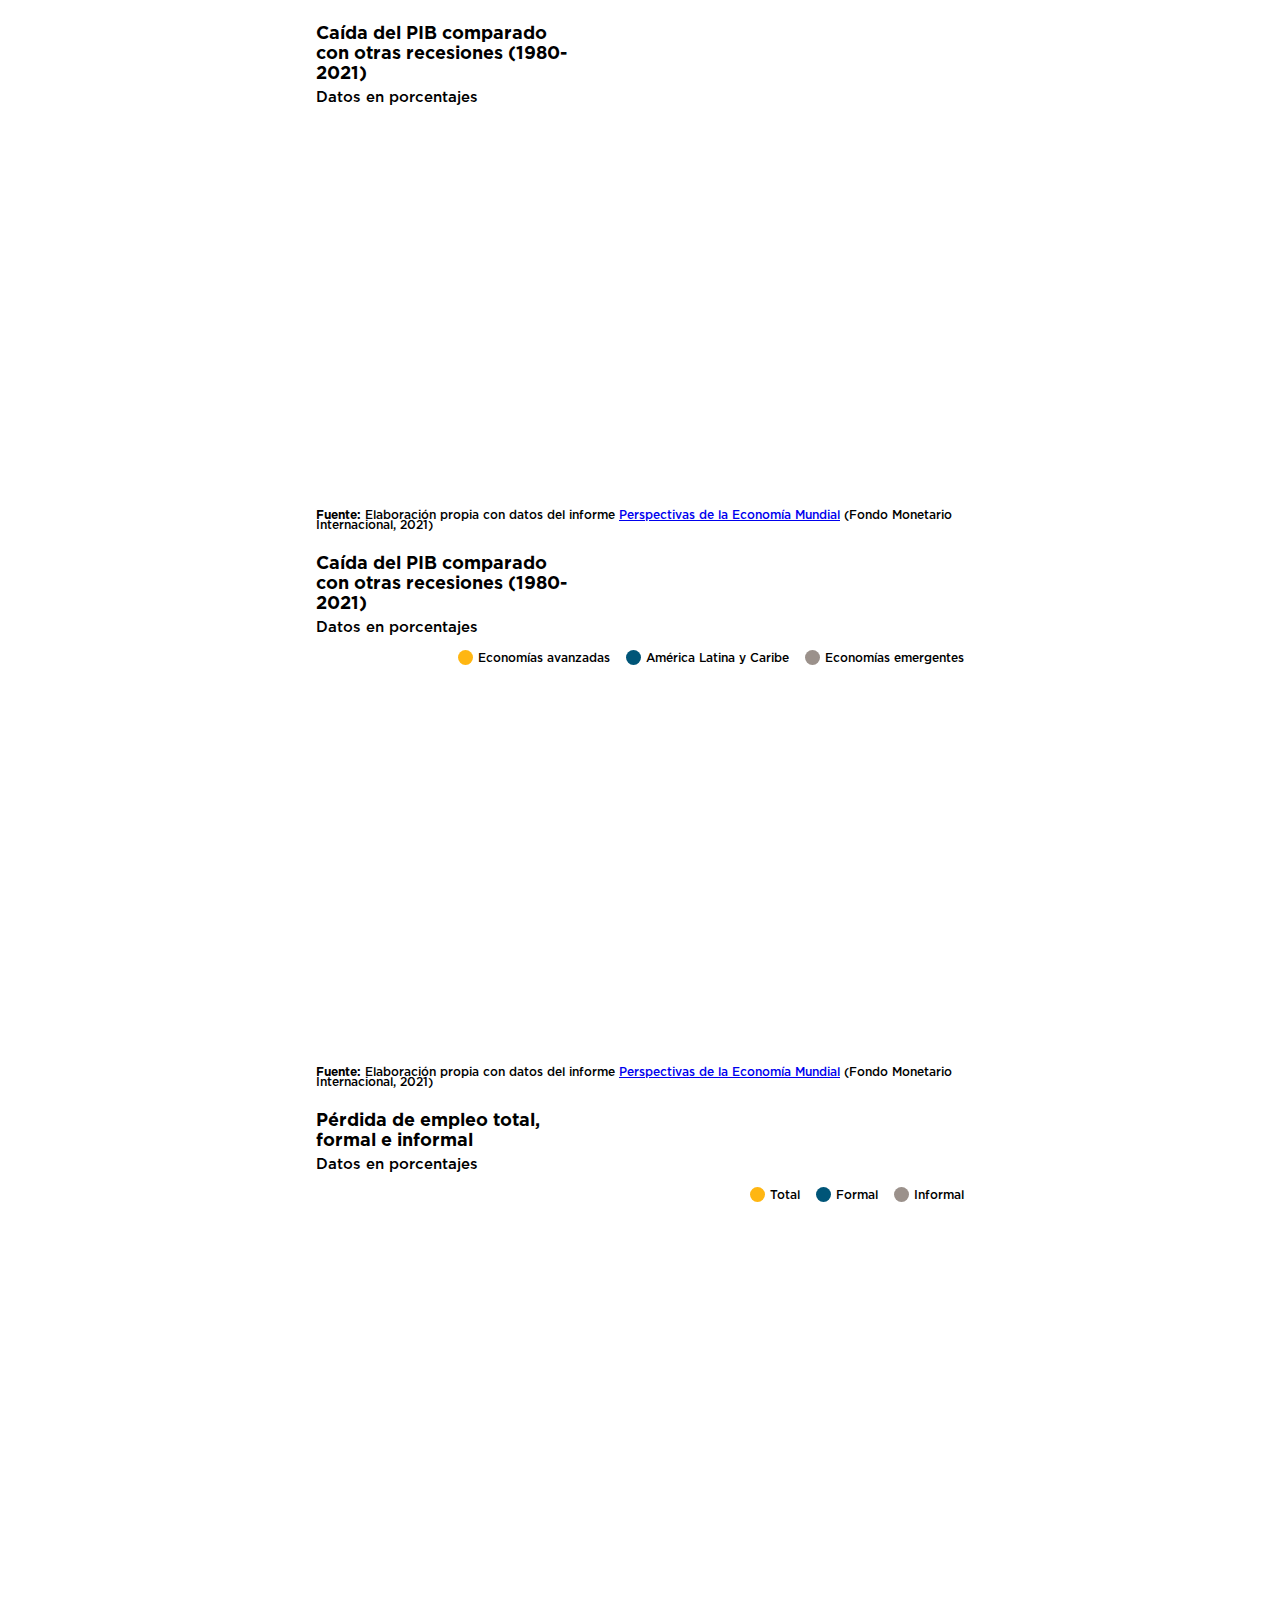
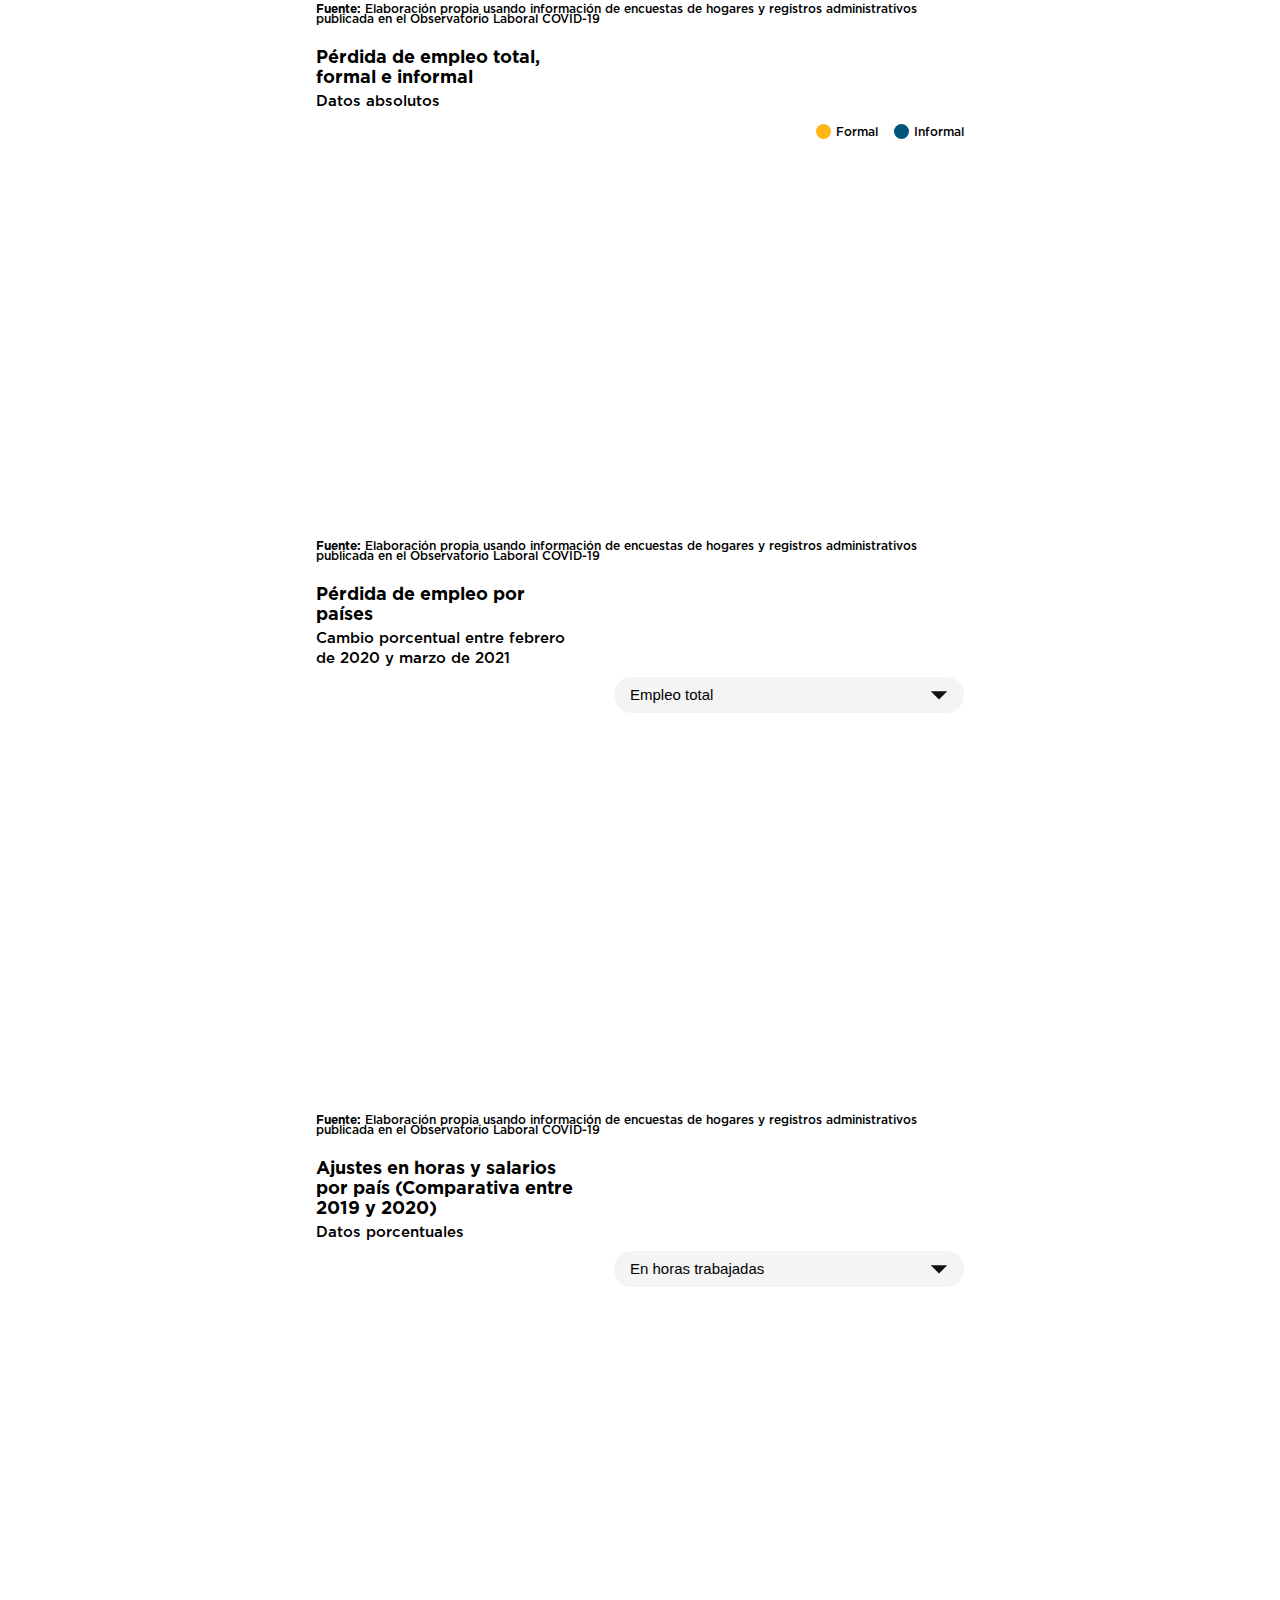
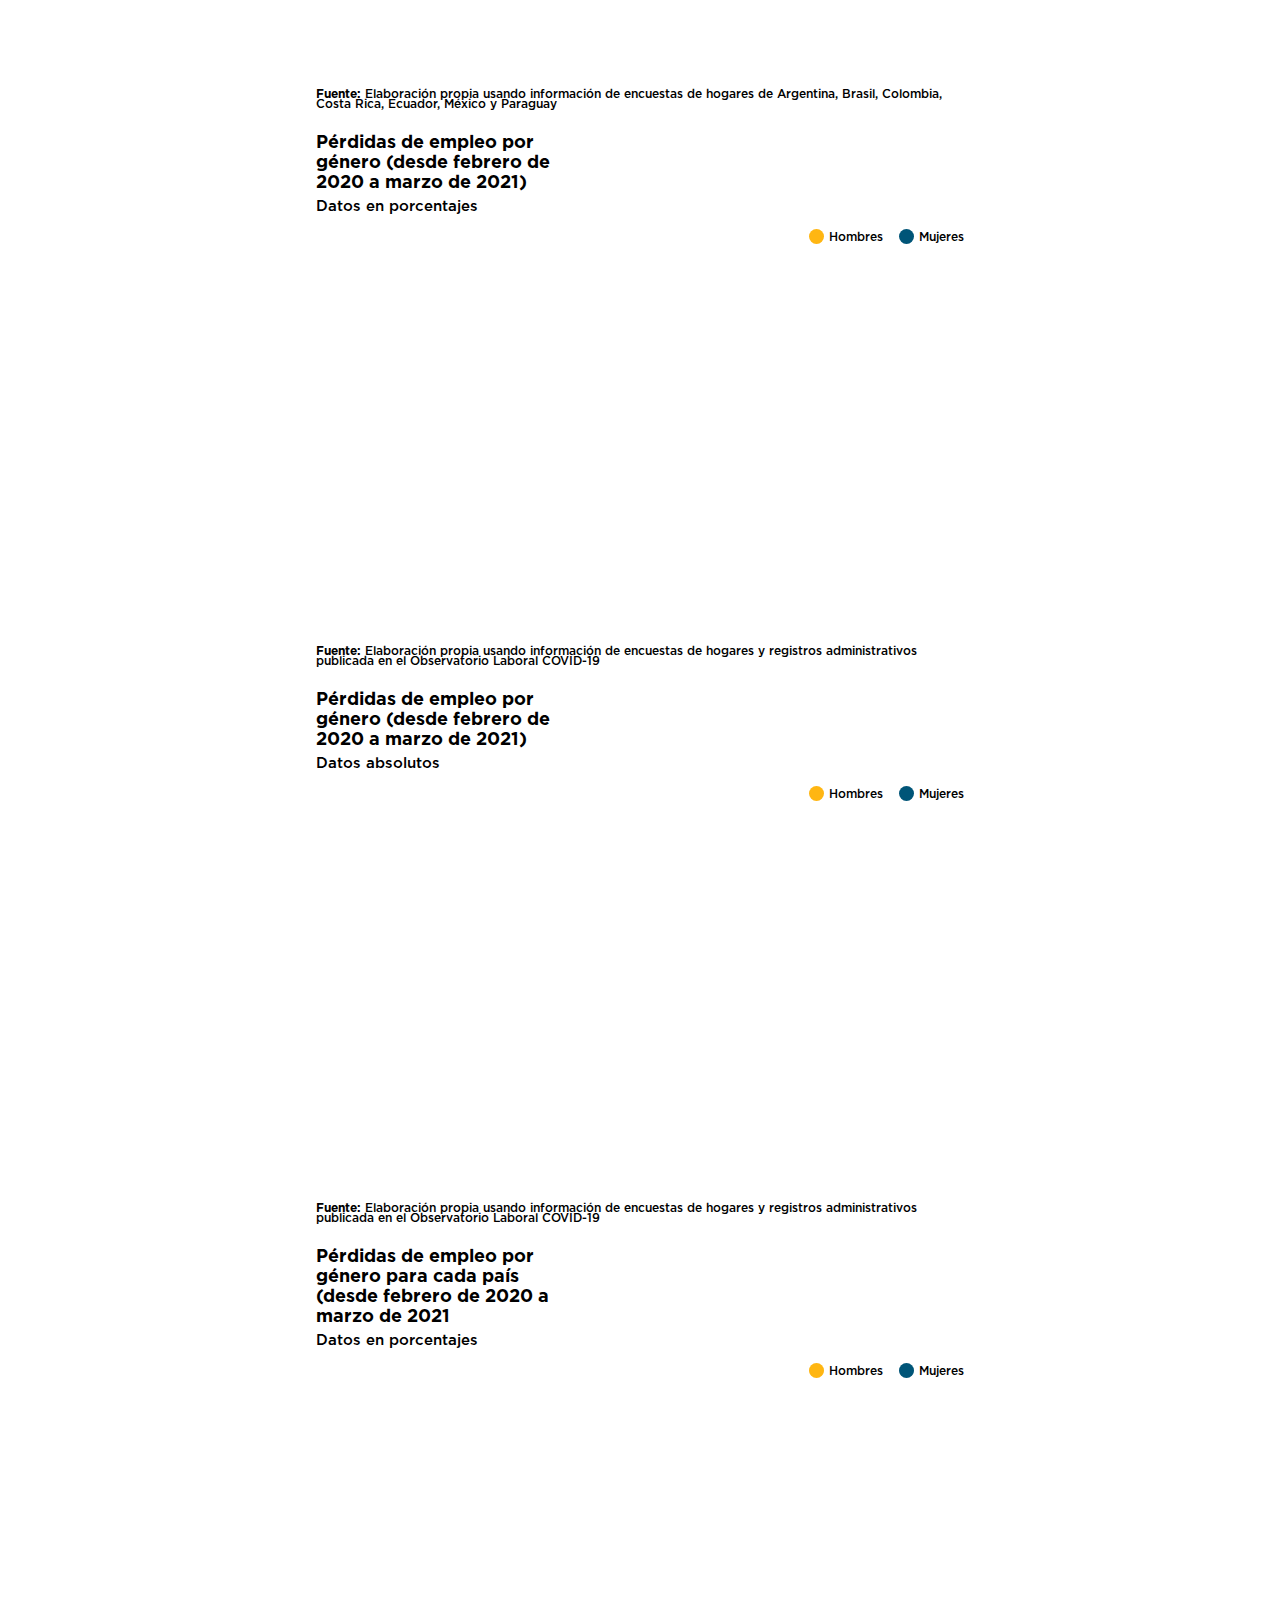
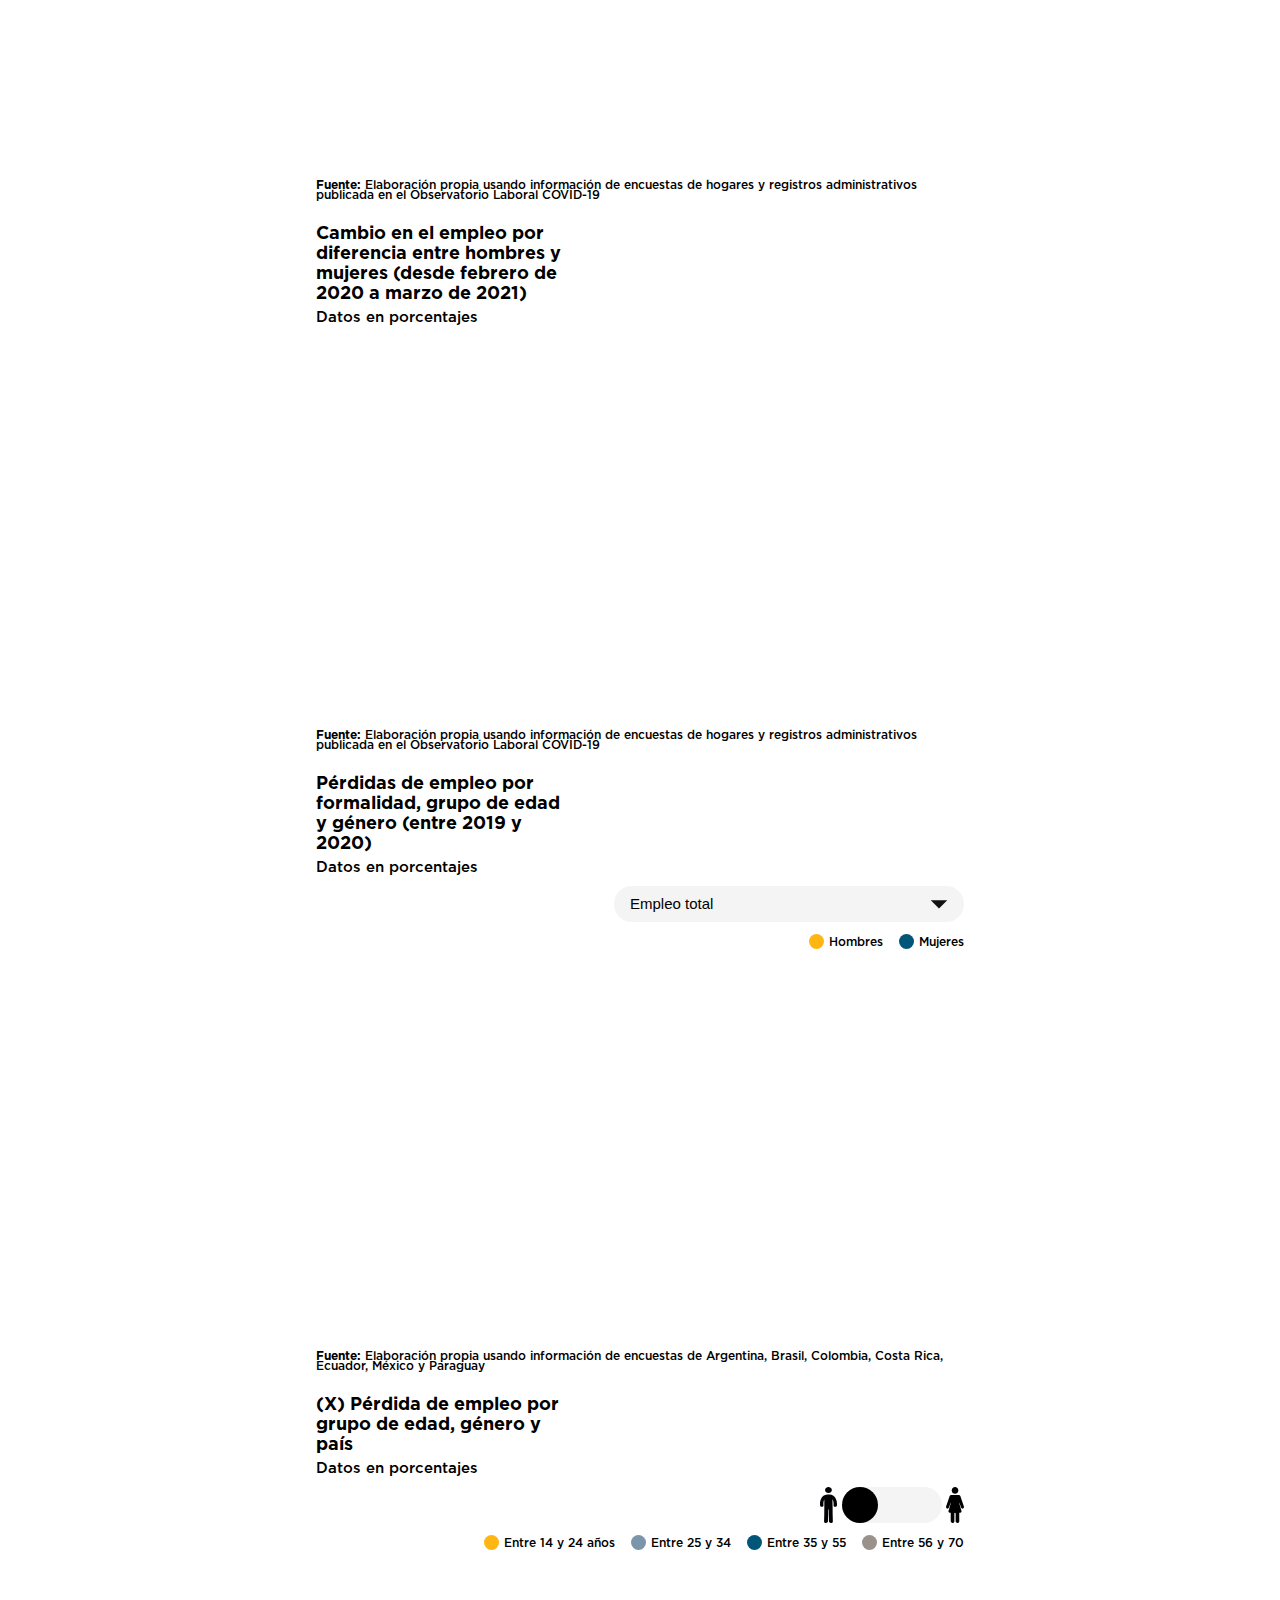
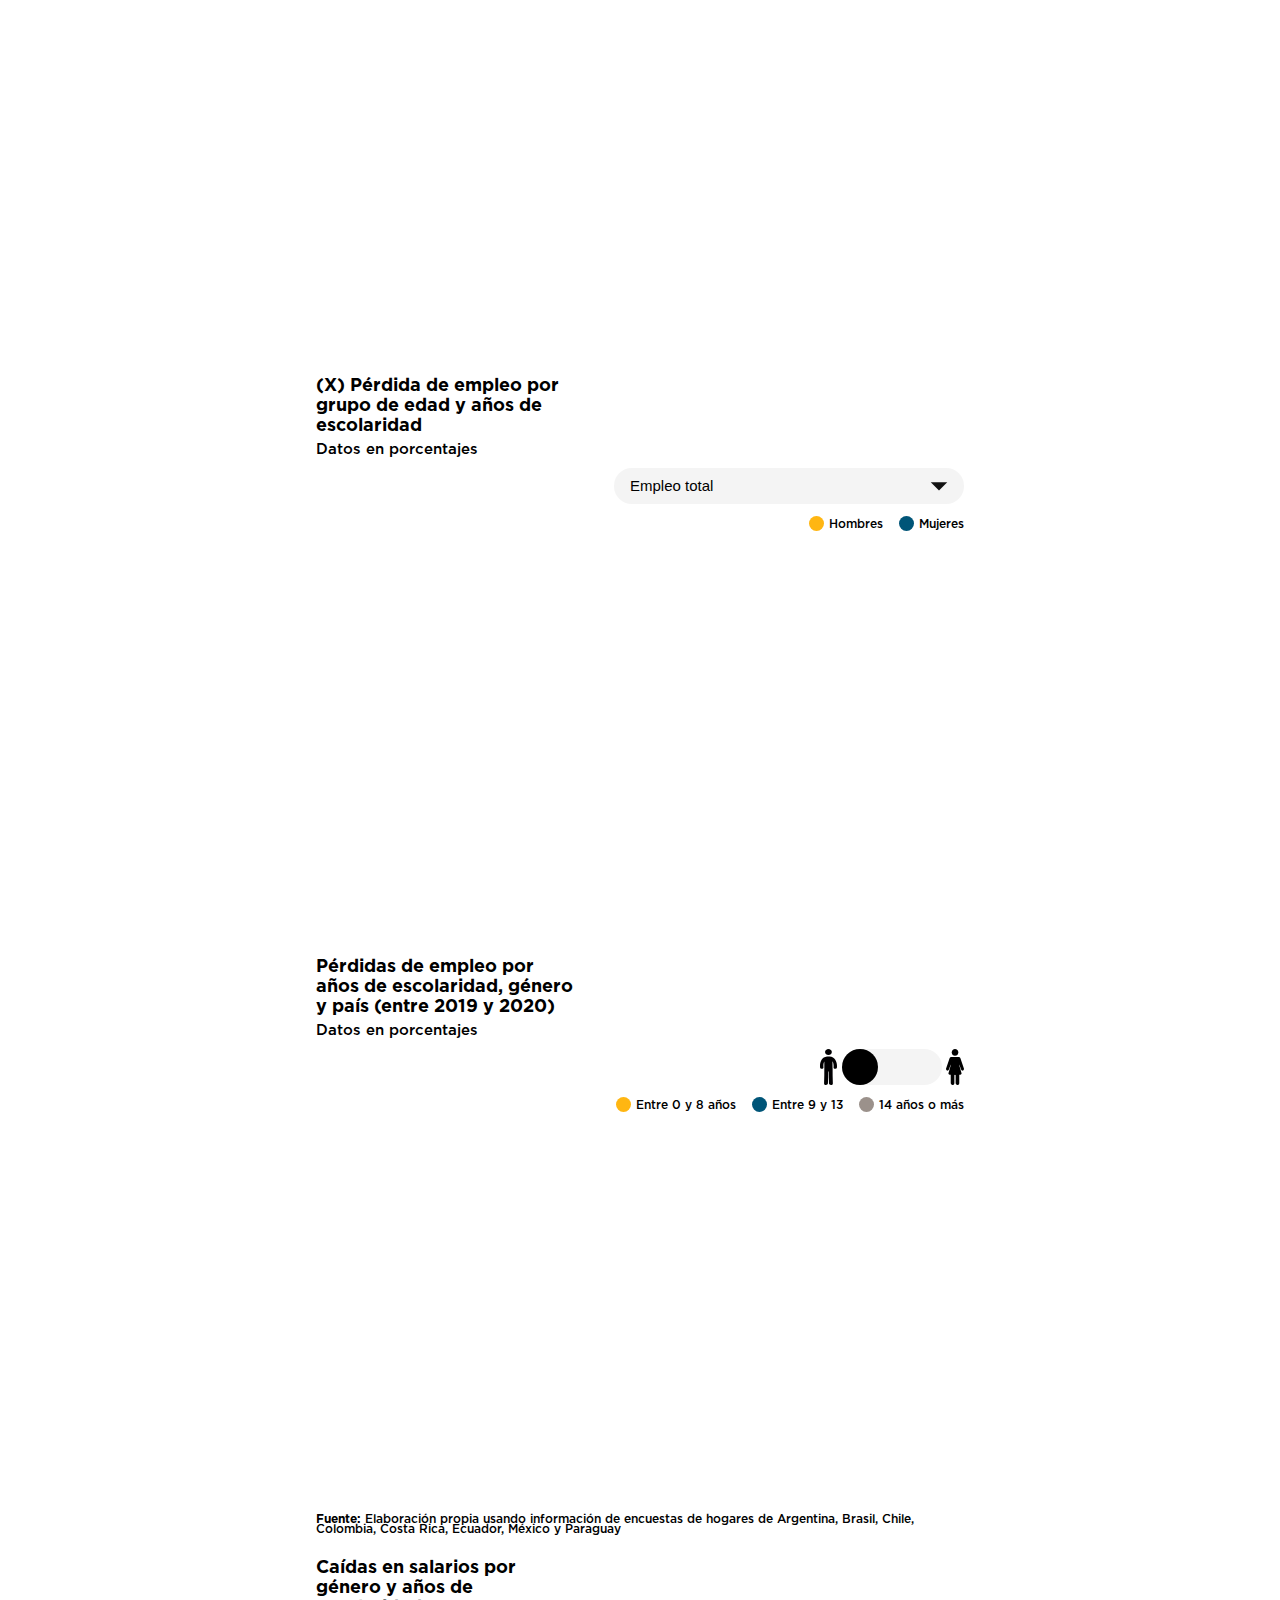
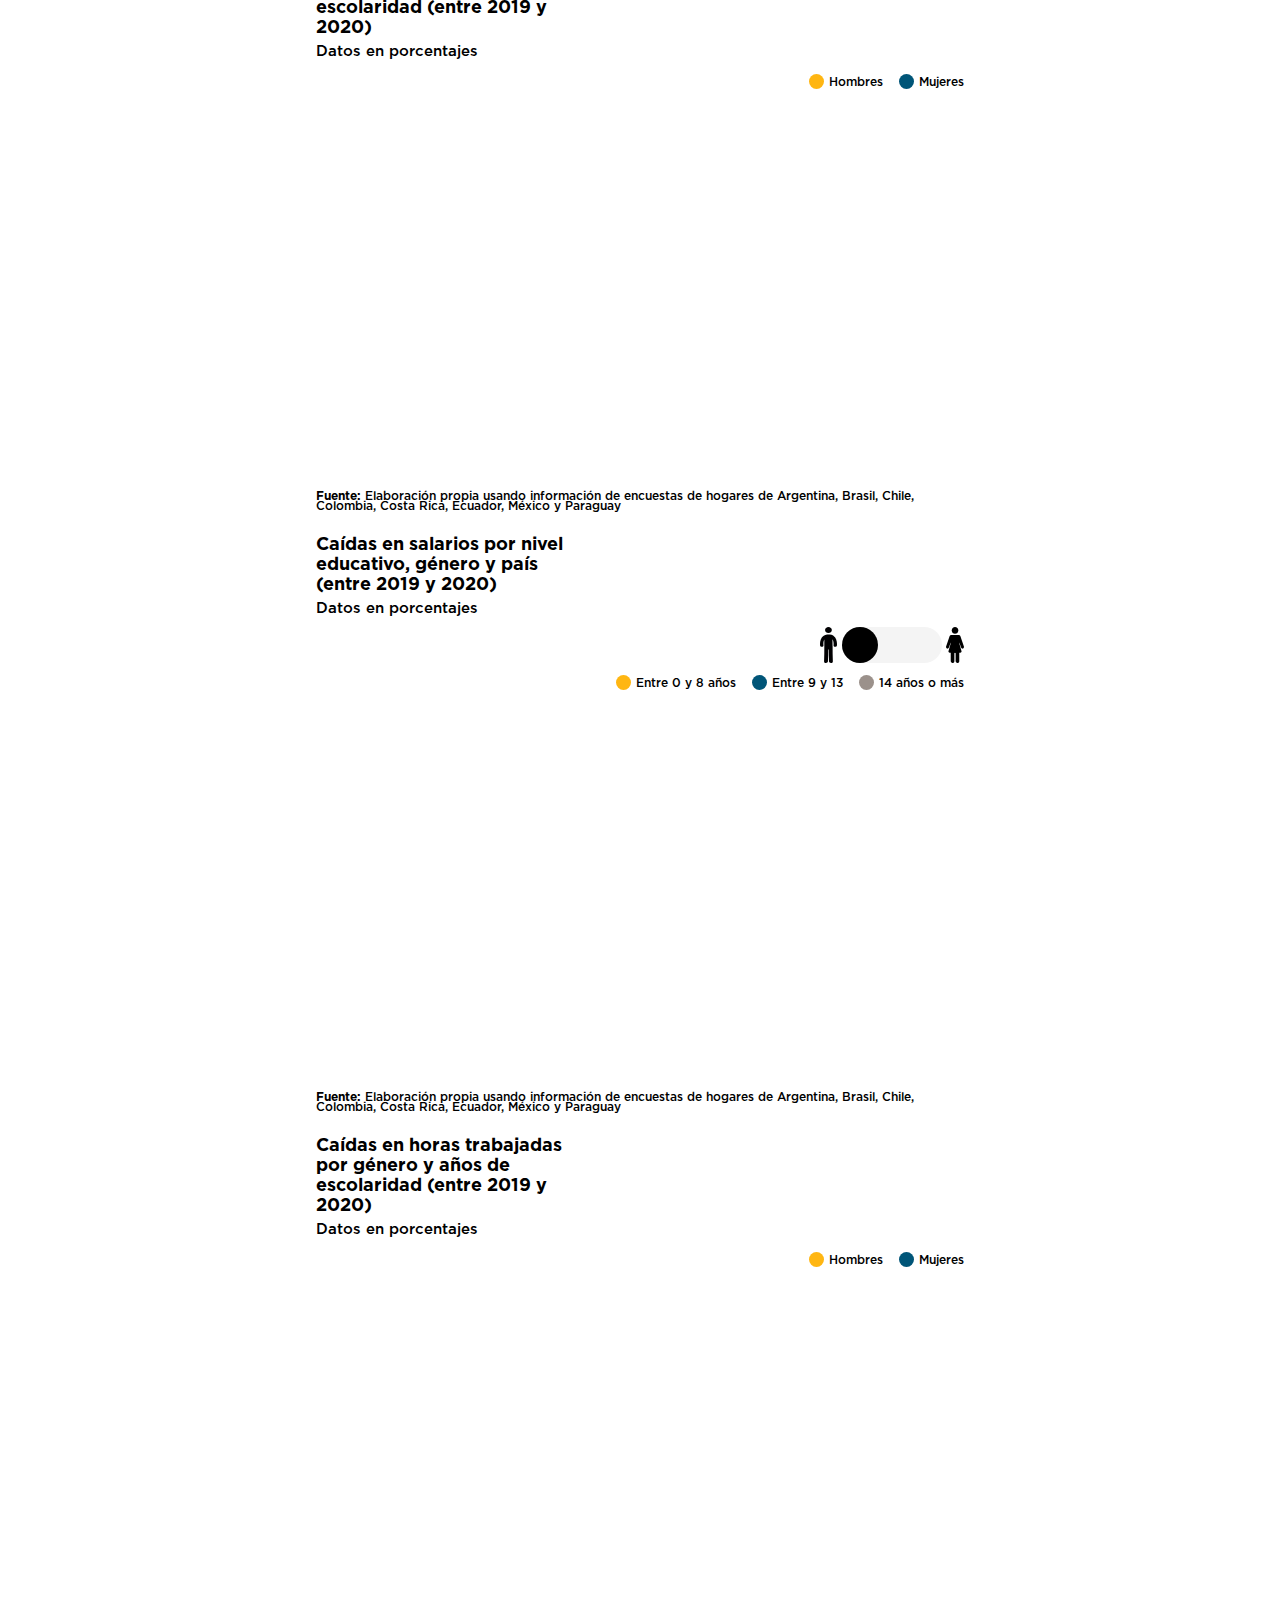
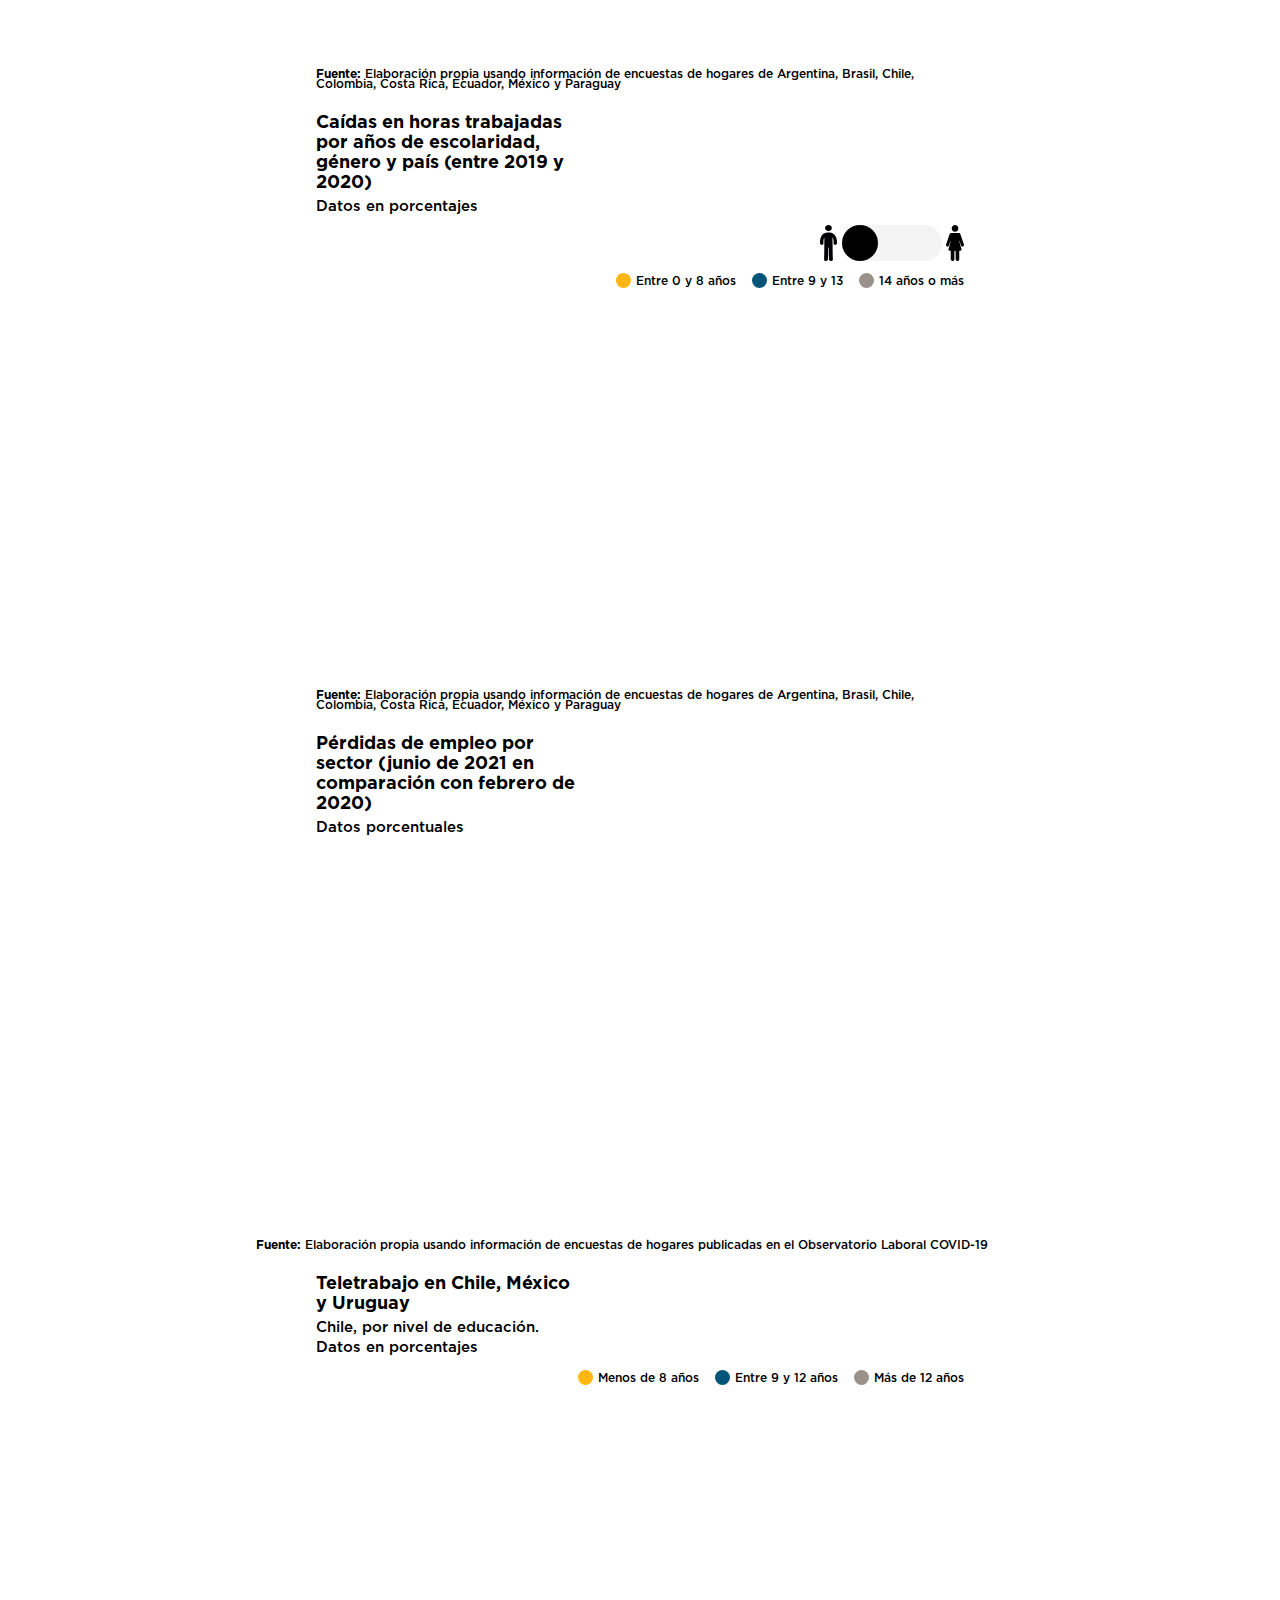
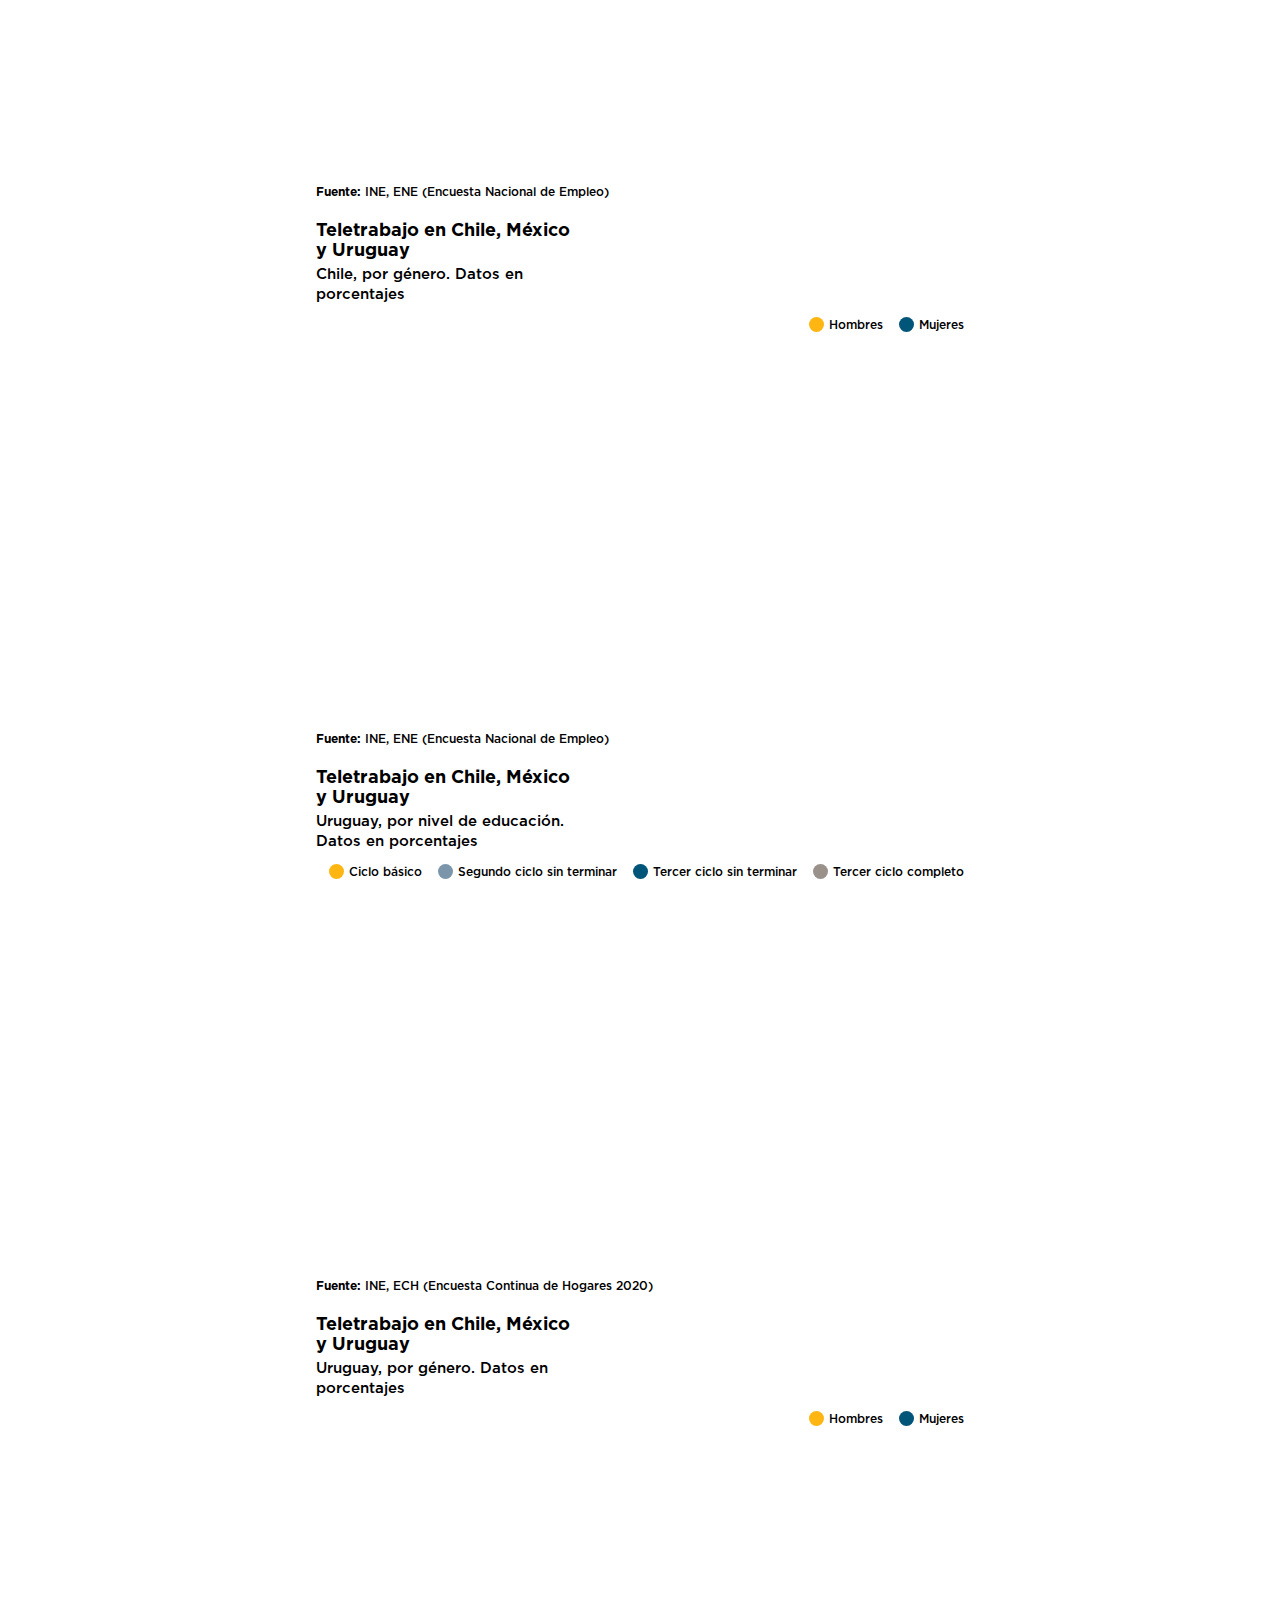
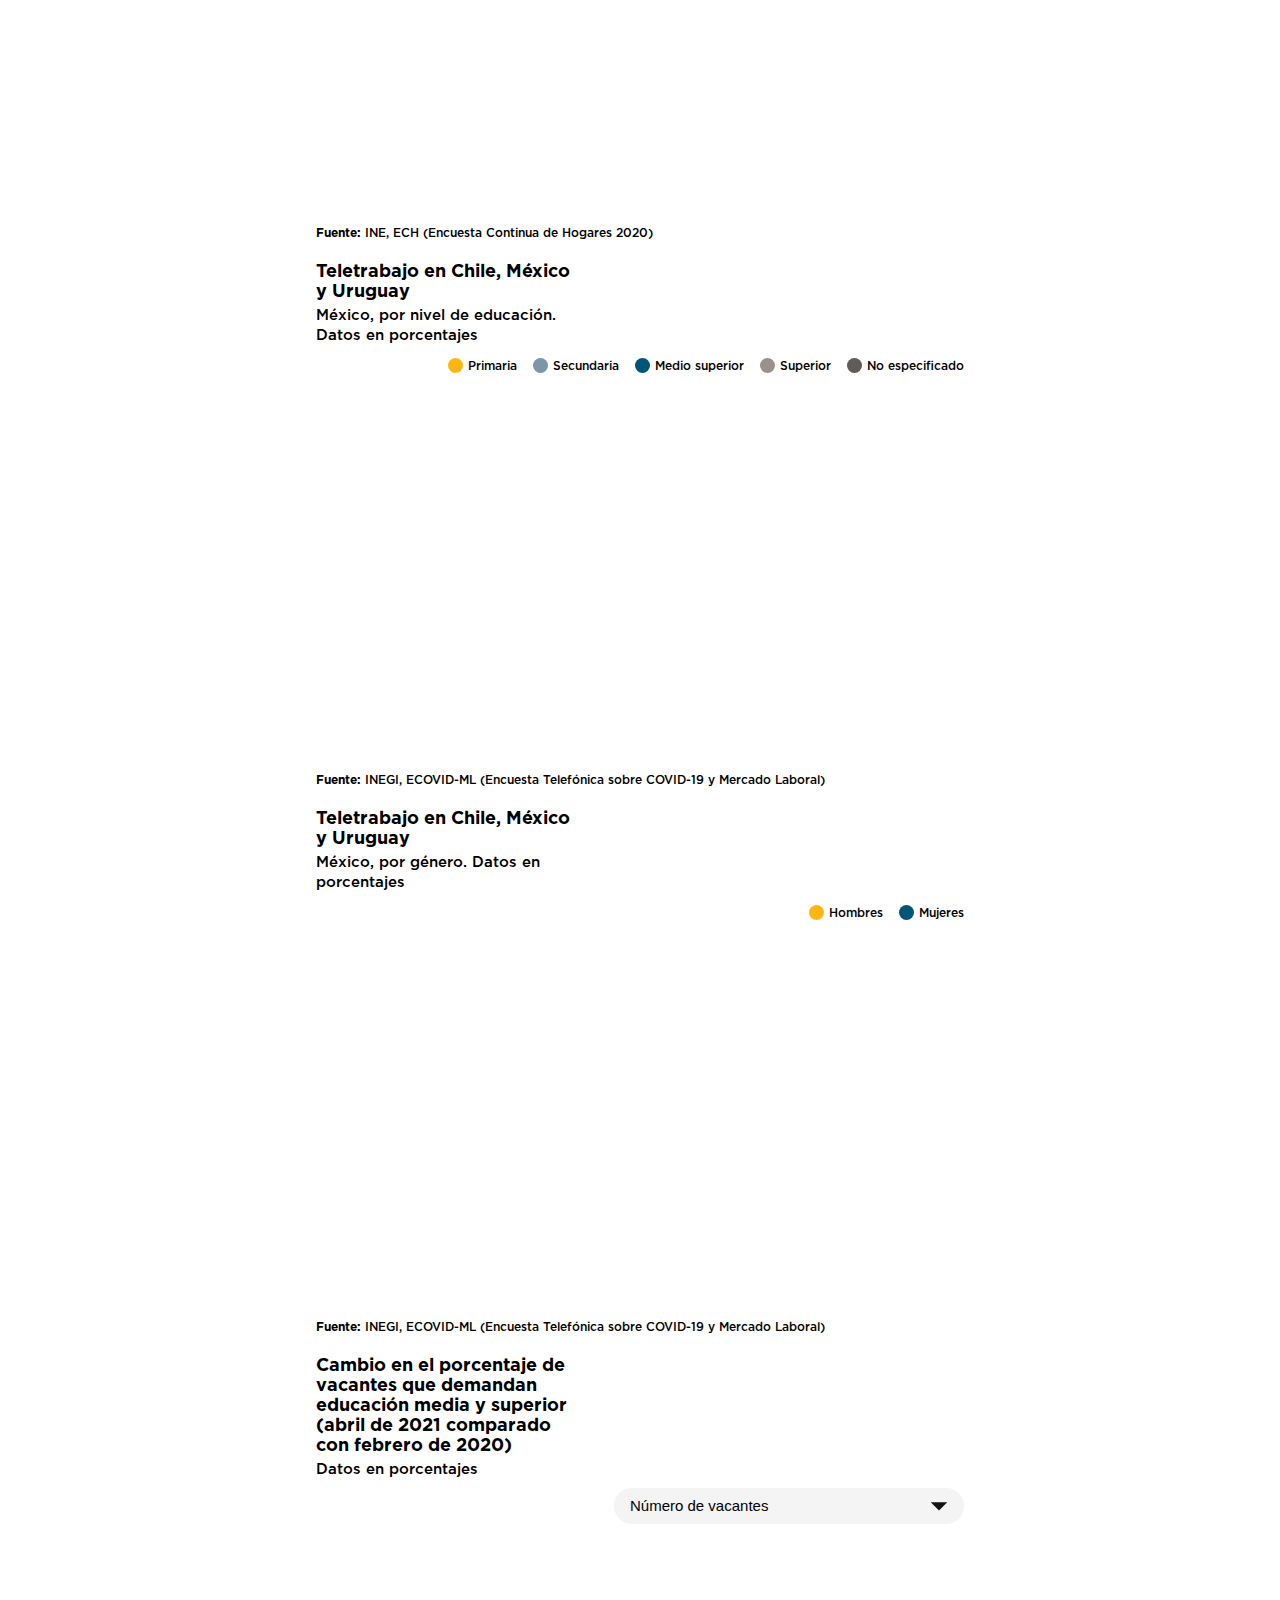
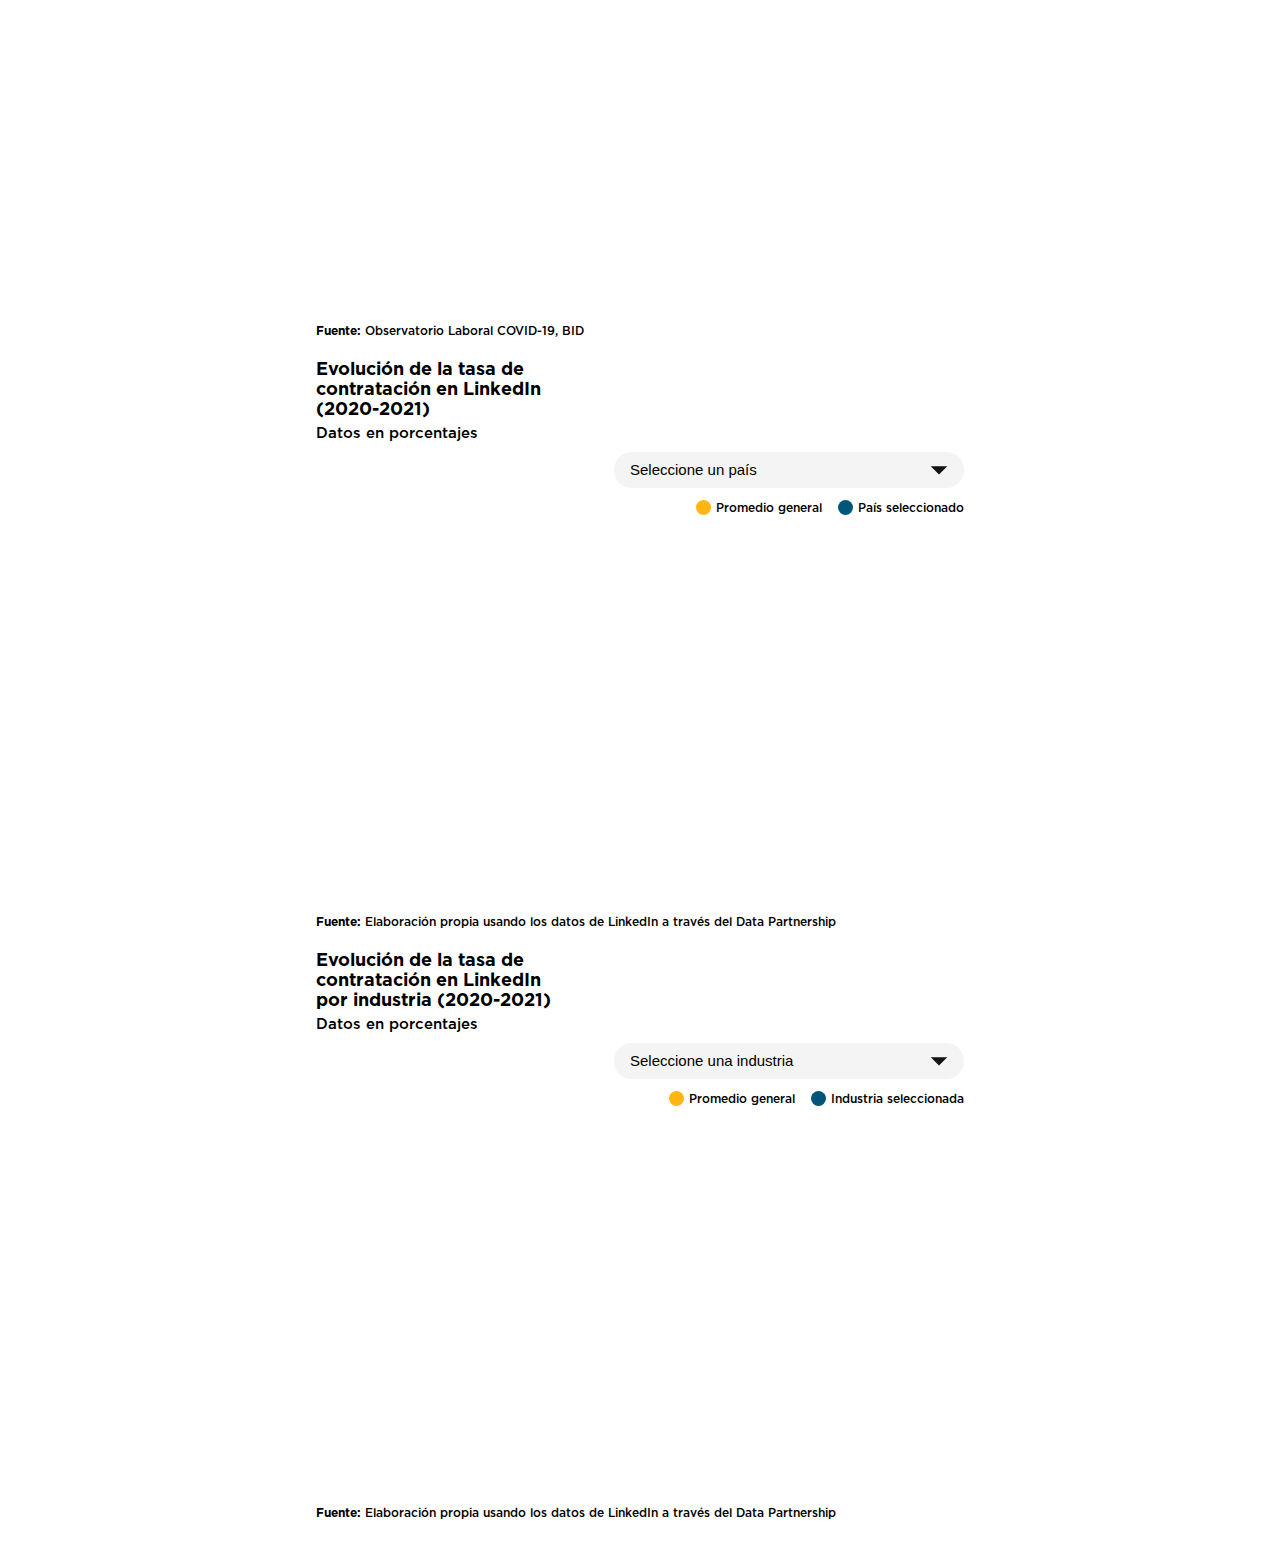
==== commit 5f74df57: "Disposición de títulos y fuentes de datos" ====
--- a/docs/index.html
+++ b/docs/index.html
@@ -14,19 +14,20 @@
         <div class="chart">
             <div class="chart__b-title--upper">
                 <div class="chart__sb-title">
-                    <h1 class="chart__title">Variación anual del PIB en América Latina y Caribe</h1>
+                    <h1 class="chart__title">Caída del PIB comparado con otras recesiones (1980-2021)</h1>
                     <h2 class="chart__subtitle">Datos en porcentajes</h2>
                 </div>
             </div>
             <div class="chart__viz" id="chart-one">
             </div>            
-        </div>
-    </div>
-    <div class="outer-chart">
-        <div class="chart">
-            <div class="chart__b-title--upper">
-                <div class="chart__sb-title">
-                    <h1 class="chart__title">Caída del PIB y empleo perdido comparado con otras recesiones</h1>
+            <p class="data-source"><span class="strong">Fuente: </span>Elaboración propia con datos del informe <a href="https://www.imf.org/external/datamapper/NGDP_RPCH@WEO/OEMDC/ADVEC/WEOWORLD" target="_blank">Perspectivas de la Economía Mundial</a> (Fondo Monetario Internacional, 2021)</p>
+        </div>
+    </div>
+    <div class="outer-chart">
+        <div class="chart">
+            <div class="chart__b-title--upper">
+                <div class="chart__sb-title">
+                    <h1 class="chart__title">Caída del PIB comparado con otras recesiones (1980-2021)</h1>
                     <h2 class="chart__subtitle">Datos en porcentajes</h2>
                 </div>
             </div>
@@ -36,7 +37,8 @@
                 <span class="chart__legend--item three-colors-third">Economías emergentes</span>
             </div>
             <div class="chart__viz" id="chart-one_bis">
-            </div>            
+            </div>
+            <p class="data-source"><span class="strong">Fuente: </span>Elaboración propia con datos del informe <a href="https://www.imf.org/external/datamapper/NGDP_RPCH@WEO/OEMDC/ADVEC/WEOWORLD" target="_blank">Perspectivas de la Economía Mundial</a> (Fondo Monetario Internacional, 2021)</p>        
         </div>
     </div>
     <div class="outer-chart">
@@ -53,14 +55,15 @@
                 <span class="chart__legend--item three-colors-third">Informal</span>
             </div>
             <div class="chart__viz" id="chart-two">
-            </div>  
-        </div>
-    </div>
-    <div class="outer-chart">
-        <div class="chart">
-            <div class="chart__b-title--upper">
-                <div class="chart__sb-title">
-                    <h1 class="chart__title">Pérdida de empleo formal e informal</h1>
+            </div>
+            <p class="data-source"><span class="strong">Fuente: </span>Elaboración propia usando información de encuestas de hogares y registros administrativos publicada en el Observatorio Laboral COVID-19</p>
+        </div>
+    </div>
+    <div class="outer-chart">
+        <div class="chart">
+            <div class="chart__b-title--upper">
+                <div class="chart__sb-title">
+                    <h1 class="chart__title">Pérdida de empleo total, formal e informal</h1>
                     <h2 class="chart__subtitle">Datos absolutos</h2>
                 </div>
             </div>
@@ -70,14 +73,15 @@
             </div>
             <div class="chart__viz" id="chart-two_bis">
             </div>
-        </div>
-    </div>
-    <div class="outer-chart">
-        <div class="chart">
-            <div class="chart__b-title--upper">
-                <div class="chart__sb-title">
-                    <h1 class="chart__title">Del empleo por país</h1>
-                    <h2 class="chart__subtitle">Datos porcentuales</h2>
+            <p class="data-source"><span class="strong">Fuente: </span>Elaboración propia usando información de encuestas de hogares y registros administrativos publicada en el Observatorio Laboral COVID-19</p>
+        </div>
+    </div>
+    <div class="outer-chart">
+        <div class="chart">
+            <div class="chart__b-title--upper">
+                <div class="chart__sb-title">
+                    <h1 class="chart__title">Pérdida de empleo por países</h1>
+                    <h2 class="chart__subtitle">Cambio porcentual entre febrero de 2020 y marzo de 2021</h2>
                 </div>
                 <div class="chart__b-select">
                     <select class="chart__select" id="empleoThree">
@@ -89,14 +93,15 @@
             </div>
             <div class="chart__viz" id="chart-three">
             </div>
-        </div>
-    </div>
-    <div class="outer-chart">
-        <div class="chart">
-            <div class="chart__b-title--upper">
-                <div class="chart__sb-title">
-                    <h1 class="chart__title">Cambios en horas trabajadas y salarios para toda la fuerza laboral</h1>
-                    <h2 class="chart__subtitle">Datos porcentuales. Comparativa entre 2019 y 2020</h2>
+            <p class="data-source"><span class="strong">Fuente: </span>Elaboración propia usando información de encuestas de hogares y registros administrativos publicada en el Observatorio Laboral COVID-19</p>
+        </div>
+    </div>
+    <div class="outer-chart">
+        <div class="chart">
+            <div class="chart__b-title--upper">
+                <div class="chart__sb-title">
+                    <h1 class="chart__title">Ajustes en horas y salarios por país (Comparativa entre 2019 y 2020)</h1>
+                    <h2 class="chart__subtitle">Datos porcentuales</h2>
                 </div>
                 <div class="chart__b-select">
                     <select class="chart__select" id="empleo4_6">
@@ -107,13 +112,14 @@
             </div>
             <div class="chart__viz" id="chart-4_6">
             </div>
-        </div>
-    </div>
-    <div class="outer-chart">
-        <div class="chart">
-            <div class="chart__b-title--upper">
-                <div class="chart__sb-title">
-                    <h1 class="chart__title">Pérdida de empleo por género</h1>
+            <p class="data-source"><span class="strong">Fuente: </span>Elaboración propia usando información de encuestas de hogares de Argentina, Brasil, Colombia, Costa Rica, Ecuador, México y Paraguay</p>
+        </div>
+    </div>
+    <div class="outer-chart">
+        <div class="chart">
+            <div class="chart__b-title--upper">
+                <div class="chart__sb-title">
+                    <h1 class="chart__title">Pérdidas de empleo por género (desde febrero de 2020 a marzo de 2021)</h1>
                     <h2 class="chart__subtitle">Datos en porcentajes</h2>
                 </div>
             </div>
@@ -122,14 +128,15 @@
                 <span class="chart__legend--item two-colors-second">Mujeres</span>
             </div>
             <div class="chart__viz" id="chart-four">
-            </div>  
-        </div>
-    </div>
-    <div class="outer-chart">
-        <div class="chart">
-            <div class="chart__b-title--upper">
-                <div class="chart__sb-title">
-                    <h1 class="chart__title">Pérdida de empleo por género</h1>
+            </div>
+            <p class="data-source"><span class="strong">Fuente: </span>Elaboración propia usando información de encuestas de hogares y registros administrativos publicada en el Observatorio Laboral COVID-19</p>
+        </div>
+    </div>
+    <div class="outer-chart">
+        <div class="chart">
+            <div class="chart__b-title--upper">
+                <div class="chart__sb-title">
+                    <h1 class="chart__title">Pérdidas de empleo por género (desde febrero de 2020 a marzo de 2021)</h1>
                     <h2 class="chart__subtitle">Datos absolutos</h2>
                 </div>
             </div>
@@ -138,14 +145,15 @@
                 <span class="chart__legend--item two-colors-second">Mujeres</span>
             </div>
             <div class="chart__viz" id="chart-four_bis">
-            </div>  
-        </div>
-    </div>
-    <div class="outer-chart">
-        <div class="chart">
-            <div class="chart__b-title--upper">
-                <div class="chart__sb-title">
-                    <h1 class="chart__title">Pérdida de empleo por género y por país</h1>
+            </div>
+            <p class="data-source"><span class="strong">Fuente: </span>Elaboración propia usando información de encuestas de hogares y registros administrativos publicada en el Observatorio Laboral COVID-19</p>
+        </div>
+    </div>
+    <div class="outer-chart">
+        <div class="chart">
+            <div class="chart__b-title--upper">
+                <div class="chart__sb-title">
+                    <h1 class="chart__title">Pérdidas de empleo por género para cada país (desde febrero de 2020 a marzo de 2021</h1>
                     <h2 class="chart__subtitle">Datos en porcentajes</h2>
                 </div>
             </div>
@@ -155,25 +163,27 @@
             </div>
             <div class="chart__viz" id="chart-five">
             </div>
-        </div>
-    </div>
-    <div class="outer-chart">
-        <div class="chart">
-            <div class="chart__b-title--upper">
-                <div class="chart__sb-title">
-                    <h1 class="chart__title">Pérdida de empleo por diferencia entre hombres y mujeres</h1>
+            <p class="data-source"><span class="strong">Fuente: </span>Elaboración propia usando información de encuestas de hogares y registros administrativos publicada en el Observatorio Laboral COVID-19</p>
+        </div>
+    </div>
+    <div class="outer-chart">
+        <div class="chart">
+            <div class="chart__b-title--upper">
+                <div class="chart__sb-title">
+                    <h1 class="chart__title">Cambio en el empleo por diferencia entre hombres y mujeres (desde febrero de 2020 a marzo de 2021)</h1>
                     <h2 class="chart__subtitle">Datos en porcentajes</h2>
                 </div>
             </div>
             <div class="chart__viz" id="chart-five_bis">
             </div>
-        </div>
-    </div>
-    <div class="outer-chart">
-        <div class="chart">
-            <div class="chart__b-title--upper">
-                <div class="chart__sb-title">
-                    <h1 class="chart__title">Pérdida de empleo por tipo de formalidad, grupo de edad y género</h1>
+            <p class="data-source"><span class="strong">Fuente: </span>Elaboración propia usando información de encuestas de hogares y registros administrativos publicada en el Observatorio Laboral COVID-19</p>
+        </div>
+    </div>
+    <div class="outer-chart">
+        <div class="chart">
+            <div class="chart__b-title--upper">
+                <div class="chart__sb-title">
+                    <h1 class="chart__title">Pérdidas de empleo por formalidad, grupo de edad y género (entre 2019 y 2020)</h1>
                     <h2 class="chart__subtitle">Datos en porcentajes</h2>
                 </div>
                 <div class="chart__b-select">
@@ -190,13 +200,14 @@
             </div>
             <div class="chart__viz" id="chart-six">
             </div>
-        </div>
-    </div>
-    <div class="outer-chart">
-        <div class="chart">
-            <div class="chart__b-title--upper">
-                <div class="chart__sb-title">
-                    <h1 class="chart__title">Pérdida de empleo por grupo de edad, género y país</h1>
+            <p class="data-source"><span class="strong">Fuente: </span>Elaboración propia usando información de encuestas de Argentina, Brasil, Colombia, Costa Rica, Ecuador, México y Paraguay</p>
+        </div>
+    </div>
+    <div class="outer-chart">
+        <div class="chart">
+            <div class="chart__b-title--upper">
+                <div class="chart__sb-title">
+                    <h1 class="chart__title">(X) Pérdida de empleo por grupo de edad, género y país</h1>
                     <h2 class="chart__subtitle">Datos en porcentajes</h2>
                 </div>
                 <div class="chart__b-switch">
@@ -224,7 +235,7 @@
         <div class="chart">
             <div class="chart__b-title--upper">
                 <div class="chart__sb-title">
-                    <h1 class="chart__title">Pérdida de empleo por grupo de edad y años de escolaridad</h1>
+                    <h1 class="chart__title">(X) Pérdida de empleo por grupo de edad y años de escolaridad</h1>
                     <h2 class="chart__subtitle">Datos en porcentajes</h2>
                 </div>
                 <div class="chart__b-select">
@@ -247,7 +258,7 @@
         <div class="chart">
             <div class="chart__b-title--upper">
                 <div class="chart__sb-title">
-                    <h1 class="chart__title">Pérdida de empleo por nivel educativo, género y país</h1>
+                    <h1 class="chart__title">Pérdidas de empleo por años de escolaridad, género y país (entre 2019 y 2020)</h1>
                     <h2 class="chart__subtitle">Datos en porcentajes</h2>
                 </div>
                 <div class="chart__b-switch">
@@ -268,13 +279,14 @@
             </div>
             <div class="chart__viz" id="chart-nine">
             </div>
-        </div>
-    </div>
-    <div class="outer-chart">
-        <div class="chart">
-            <div class="chart__b-title--upper">
-                <div class="chart__sb-title">
-                    <h1 class="chart__title">Caídas en salarios por género y nivel educativo</h1>
+            <p class="data-source"><span class="strong">Fuente: </span>Elaboración propia usando información de encuestas de hogares de Argentina, Brasil, Chile, Colombia, Costa Rica, Ecuador, México y Paraguay</p>
+        </div>
+    </div>
+    <div class="outer-chart">
+        <div class="chart">
+            <div class="chart__b-title--upper">
+                <div class="chart__sb-title">
+                    <h1 class="chart__title">Caídas en salarios por género y años de escolaridad (entre 2019 y 2020)</h1>
                     <h2 class="chart__subtitle">Datos en porcentajes</h2>
                 </div>
             </div>
@@ -284,13 +296,14 @@
             </div>
             <div class="chart__viz" id="chart-ten">
             </div>
-        </div>
-    </div>
-    <div class="outer-chart">
-        <div class="chart">
-            <div class="chart__b-title--upper">
-                <div class="chart__sb-title">
-                    <h1 class="chart__title">Caída en salarios por nivel educativo, género y país</h1>
+            <p class="data-source"><span class="strong">Fuente: </span>Elaboración propia usando información de encuestas de hogares de Argentina, Brasil, Chile, Colombia, Costa Rica, Ecuador, México y Paraguay</p>
+        </div>
+    </div>
+    <div class="outer-chart">
+        <div class="chart">
+            <div class="chart__b-title--upper">
+                <div class="chart__sb-title">
+                    <h1 class="chart__title">Caídas en salarios por nivel educativo, género y país (entre 2019 y 2020)</h1>
                     <h2 class="chart__subtitle">Datos en porcentajes</h2>
                 </div>
                 <div class="chart__b-switch">
@@ -311,13 +324,14 @@
             </div>
             <div class="chart__viz" id="chart-eleven">
             </div>
-        </div>
-    </div>
-    <div class="outer-chart">
-        <div class="chart">
-            <div class="chart__b-title--upper">
-                <div class="chart__sb-title">
-                    <h1 class="chart__title">Caídas en horas de trabajo por género y nivel educativo</h1>
+            <p class="data-source"><span class="strong">Fuente: </span>Elaboración propia usando información de encuestas de hogares de Argentina, Brasil, Chile, Colombia, Costa Rica, Ecuador, México y Paraguay</p>
+        </div>
+    </div>
+    <div class="outer-chart">
+        <div class="chart">
+            <div class="chart__b-title--upper">
+                <div class="chart__sb-title">
+                    <h1 class="chart__title">Caídas en horas trabajadas por género y años de escolaridad (entre 2019 y 2020)</h1>
                     <h2 class="chart__subtitle">Datos en porcentajes</h2>
                 </div>
             </div>
@@ -327,13 +341,14 @@
             </div>
             <div class="chart__viz" id="chart-twelve">
             </div>
-        </div>
-    </div>
-    <div class="outer-chart">
-        <div class="chart">
-            <div class="chart__b-title--upper">
-                <div class="chart__sb-title">
-                    <h1 class="chart__title">Caída en horas de trabajo por años de escolaridad, género y país</h1>
+            <p class="data-source"><span class="strong">Fuente: </span>Elaboración propia usando información de encuestas de hogares de Argentina, Brasil, Chile, Colombia, Costa Rica, Ecuador, México y Paraguay</p>
+        </div>
+    </div>
+    <div class="outer-chart">
+        <div class="chart">
+            <div class="chart__b-title--upper">
+                <div class="chart__sb-title">
+                    <h1 class="chart__title">Caídas en horas trabajadas por años de escolaridad, género y país (entre 2019 y 2020)</h1>
                     <h2 class="chart__subtitle">Datos en porcentajes</h2>
                 </div>
                 <div class="chart__b-switch">
@@ -354,14 +369,28 @@
             </div>
             <div class="chart__viz" id="chart-thirteen">
             </div>
-        </div>
-    </div>
-    <div class="outer-chart">
-        <div class="chart">
-            <div class="chart__b-title--upper">
-                <div class="chart__sb-title">
-                    <h1 class="chart__title">Teletrabajo en Chile según años de escolaridad</h1>
-                    <h2 class="chart__subtitle">Datos en porcentajes</h2>
+            <p class="data-source"><span class="strong">Fuente: </span>Elaboración propia usando información de encuestas de hogares de Argentina, Brasil, Chile, Colombia, Costa Rica, Ecuador, México y Paraguay</p>
+        </div>
+    </div>
+    <div class="outer-chart">
+        <div class="chart">
+            <div class="chart__b-title--upper">
+                <div class="chart__sb-title">
+                    <h1 class="chart__title">Pérdidas de empleo por sector (junio de 2021 en comparación con febrero de 2020)</h1>
+                    <h2 class="chart__subtitle">Datos porcentuales</h2>
+                </div>
+            </div>
+            <div class="chart__viz" id="chart-fifteen">
+            </div>
+        </div>
+        <p class="data-source"><span class="strong">Fuente: </span>Elaboración propia usando información de encuestas de hogares publicadas en el Observatorio Laboral COVID-19</p>
+    </div>
+    <div class="outer-chart">
+        <div class="chart">
+            <div class="chart__b-title--upper">
+                <div class="chart__sb-title">
+                    <h1 class="chart__title">Teletrabajo en Chile, México y Uruguay</h1>
+                    <h2 class="chart__subtitle">Chile, por nivel de educación. Datos en porcentajes</h2>
                 </div>
             </div>
             <div class="chart__legend">
@@ -371,14 +400,15 @@
             </div>
             <div class="chart__viz" id="chart-fourteen_1a">
             </div>
-        </div>
-    </div>
-    <div class="outer-chart">
-        <div class="chart">
-            <div class="chart__b-title--upper">
-                <div class="chart__sb-title">
-                    <h1 class="chart__title">Teletrabajo en Chile según género</h1>
-                    <h2 class="chart__subtitle">Datos en porcentajes</h2>
+            <p class="data-source"><span class="strong">Fuente: </span>INE, ENE (Encuesta Nacional de Empleo)</p>
+        </div>
+    </div>
+    <div class="outer-chart">
+        <div class="chart">
+            <div class="chart__b-title--upper">
+                <div class="chart__sb-title">
+                    <h1 class="chart__title">Teletrabajo en Chile, México y Uruguay</h1>
+                    <h2 class="chart__subtitle">Chile, por género. Datos en porcentajes</h2>
                 </div>
             </div>
             <div class="chart__legend">
@@ -387,14 +417,15 @@
             </div>
             <div class="chart__viz" id="chart-fourteen_1b">
             </div>
-        </div>
-    </div>
-    <div class="outer-chart">
-        <div class="chart">
-            <div class="chart__b-title--upper">
-                <div class="chart__sb-title">
-                    <h1 class="chart__title">Teletrabajo en Uruguay según nivel de estudios</h1>
-                    <h2 class="chart__subtitle">Datos en porcentajes</h2>
+            <p class="data-source"><span class="strong">Fuente: </span>INE, ENE (Encuesta Nacional de Empleo)</p>
+        </div>
+    </div>
+    <div class="outer-chart">
+        <div class="chart">
+            <div class="chart__b-title--upper">
+                <div class="chart__sb-title">
+                    <h1 class="chart__title">Teletrabajo en Chile, México y Uruguay</h1>
+                    <h2 class="chart__subtitle">Uruguay, por nivel de educación. Datos en porcentajes</h2>
                 </div>
             </div>
             <div class="chart__legend">
@@ -405,14 +436,15 @@
             </div>
             <div class="chart__viz" id="chart-fourteen_2a">
             </div>
-        </div>
-    </div>
-    <div class="outer-chart">
-        <div class="chart">
-            <div class="chart__b-title--upper">
-                <div class="chart__sb-title">
-                    <h1 class="chart__title">Teletrabajo en Uruguay según género</h1>
-                    <h2 class="chart__subtitle">Datos en porcentajes</h2>
+            <p class="data-source"><span class="strong">Fuente: </span>INE, ECH (Encuesta Continua de Hogares 2020)</p>
+        </div>
+    </div>
+    <div class="outer-chart">
+        <div class="chart">
+            <div class="chart__b-title--upper">
+                <div class="chart__sb-title">
+                    <h1 class="chart__title">Teletrabajo en Chile, México y Uruguay</h1>
+                    <h2 class="chart__subtitle">Uruguay, por género. Datos en porcentajes</h2>
                 </div>
             </div>
             <div class="chart__legend">
@@ -421,14 +453,15 @@
             </div>
             <div class="chart__viz" id="chart-fourteen_2b">
             </div>
-        </div>
-    </div>
-    <div class="outer-chart">
-        <div class="chart">
-            <div class="chart__b-title--upper">
-                <div class="chart__sb-title">
-                    <h1 class="chart__title">Teletrabajo en México según nivel de estudios</h1>
-                    <h2 class="chart__subtitle">Datos en porcentajes</h2>
+            <p class="data-source"><span class="strong">Fuente: </span>INE, ECH (Encuesta Continua de Hogares 2020)</p>
+        </div>
+    </div>
+    <div class="outer-chart">
+        <div class="chart">
+            <div class="chart__b-title--upper">
+                <div class="chart__sb-title">
+                    <h1 class="chart__title">Teletrabajo en Chile, México y Uruguay</h1>
+                    <h2 class="chart__subtitle">México, por nivel de educación. Datos en porcentajes</h2>
                 </div>
             </div>
             <div class="chart__legend">
@@ -440,14 +473,15 @@
             </div>
             <div class="chart__viz" id="chart-fourteen_3a">
             </div>
-        </div>
-    </div>
-    <div class="outer-chart">
-        <div class="chart">
-            <div class="chart__b-title--upper">
-                <div class="chart__sb-title">
-                    <h1 class="chart__title">Teletrabajo en México según género</h1>
-                    <h2 class="chart__subtitle">Datos en porcentajes</h2>
+            <p class="data-source"><span class="strong">Fuente: </span>INEGI, ECOVID-ML (Encuesta Telefónica sobre COVID-19 y Mercado Laboral)</p>
+        </div>
+    </div>
+    <div class="outer-chart">
+        <div class="chart">
+            <div class="chart__b-title--upper">
+                <div class="chart__sb-title">
+                    <h1 class="chart__title">Teletrabajo en Chile, México y Uruguay</h1>
+                    <h2 class="chart__subtitle">México, por género. Datos en porcentajes</h2>
                 </div>
             </div>
             <div class="chart__legend">
@@ -456,26 +490,15 @@
             </div>
             <div class="chart__viz" id="chart-fourteen_3b">
             </div>
-        </div>
-    </div>
-    <div class="outer-chart">
-        <div class="chart">
-            <div class="chart__b-title--upper">
-                <div class="chart__sb-title">
-                    <h1 class="chart__title">Pérdida de empleo por sector</h1>
-                    <h2 class="chart__subtitle">Datos porcentuales</h2>
-                </div>
-            </div>
-            <div class="chart__viz" id="chart-fifteen">
-            </div>
-        </div>
-    </div>
-    <div class="outer-chart">
-        <div class="chart">
-            <div class="chart__b-title--upper">
-                <div class="chart__sb-title">
-                    <h1 class="chart__title">Cambio en el porcentaje de vacantes, experiencia, educación y teletrabajo donde se demanda educación media y superior</h1>
-                    <h2 class="chart__subtitle">Datos en porcentajes. Diferencias entre abril de 2021 y marzo de 2020</h2>
+            <p class="data-source"><span class="strong">Fuente: </span>INEGI, ECOVID-ML (Encuesta Telefónica sobre COVID-19 y Mercado Laboral)</p>
+        </div>
+    </div>    
+    <div class="outer-chart">
+        <div class="chart">
+            <div class="chart__b-title--upper">
+                <div class="chart__sb-title">
+                    <h1 class="chart__title">Cambio en el porcentaje de vacantes que demandan educación media y superior (abril de 2021 comparado con febrero de 2020)</h1>
+                    <h2 class="chart__subtitle">Datos en porcentajes</h2>
                 </div>
                 <div class="chart__b-select">
                     <select class="chart__select" id="empleoSixteen">
@@ -488,13 +511,14 @@
             </div>
             <div class="chart__viz" id="chart-sixteen">
             </div>
-        </div>
-    </div>
-    <div class="outer-chart">
-        <div class="chart">
-            <div class="chart__b-title--upper">
-                <div class="chart__sb-title">
-                    <h1 class="chart__title">Evolución de la tasa de contratación en LinkedIn</h1>
+            <p class="data-source"><span class="strong">Fuente: </span>Observatorio Laboral COVID-19, BID</p>
+        </div>
+    </div>
+    <div class="outer-chart">
+        <div class="chart">
+            <div class="chart__b-title--upper">
+                <div class="chart__sb-title">
+                    <h1 class="chart__title">Evolución de la tasa de contratación en LinkedIn (2020-2021)</h1>
                     <h2 class="chart__subtitle">Datos en porcentajes</h2>
                 </div>
                 <div class="chart__b-select">
@@ -515,13 +539,14 @@
             </div>
             <div class="chart__viz" id="chart-seventeen">
             </div>
-        </div>
-    </div>
-    <div class="outer-chart">
-        <div class="chart">
-            <div class="chart__b-title--upper">
-                <div class="chart__sb-title">
-                    <h1 class="chart__title">Evolución de la tasa de contratación en LinkedIn por industria</h1>
+            <p class="data-source"><span class="strong">Fuente: </span>Elaboración propia usando los datos de LinkedIn a través del Data Partnership</p>
+        </div>
+    </div>
+    <div class="outer-chart">
+        <div class="chart">
+            <div class="chart__b-title--upper">
+                <div class="chart__sb-title">
+                    <h1 class="chart__title">Evolución de la tasa de contratación en LinkedIn por industria (2020-2021)</h1>
                     <h2 class="chart__subtitle">Datos en porcentajes</h2>
                 </div>
                 <div class="chart__b-select">
@@ -558,6 +583,7 @@
             </div>
             <div class="chart__viz" id="chart-eighteen">
             </div>
+            <p class="data-source"><span class="strong">Fuente: </span>Elaboración propia usando los datos de LinkedIn a través del Data Partnership</p>
         </div>
     </div>
     <div class="chart__tooltip" id="chartTooltip">
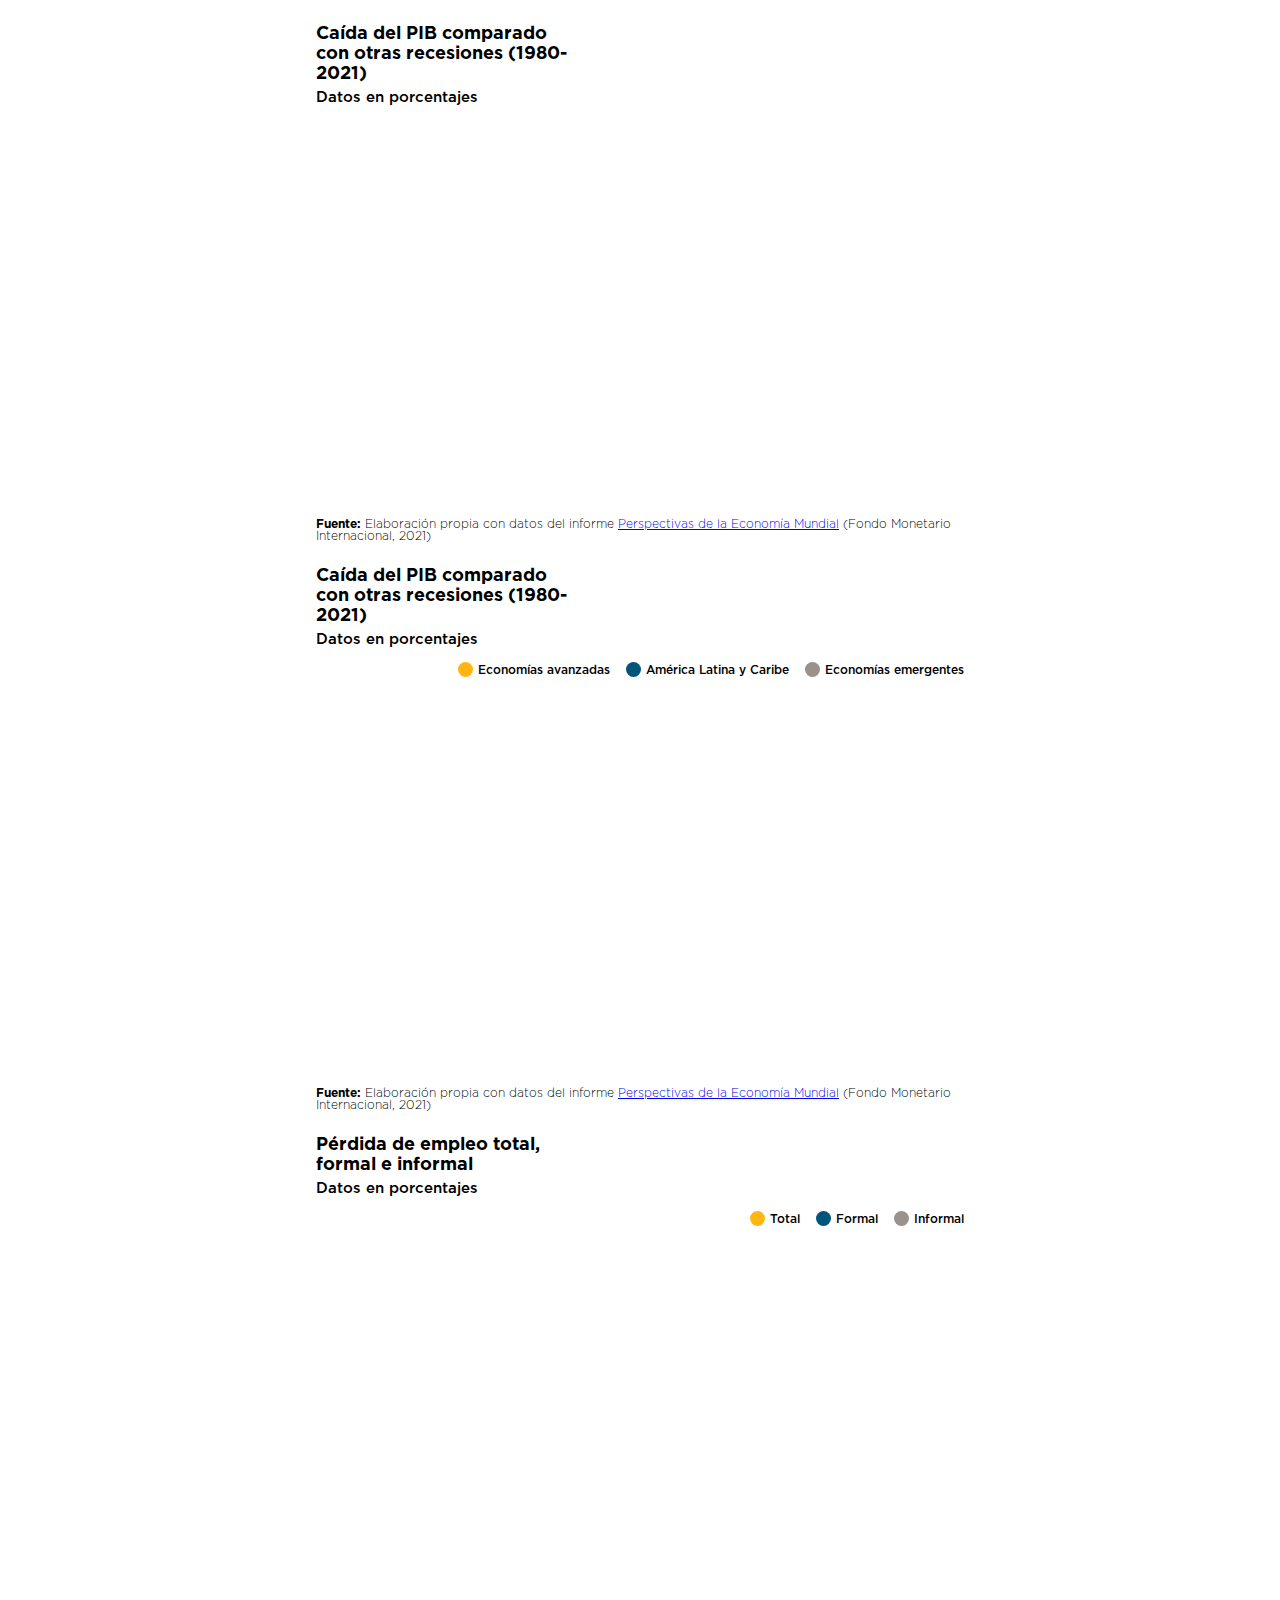
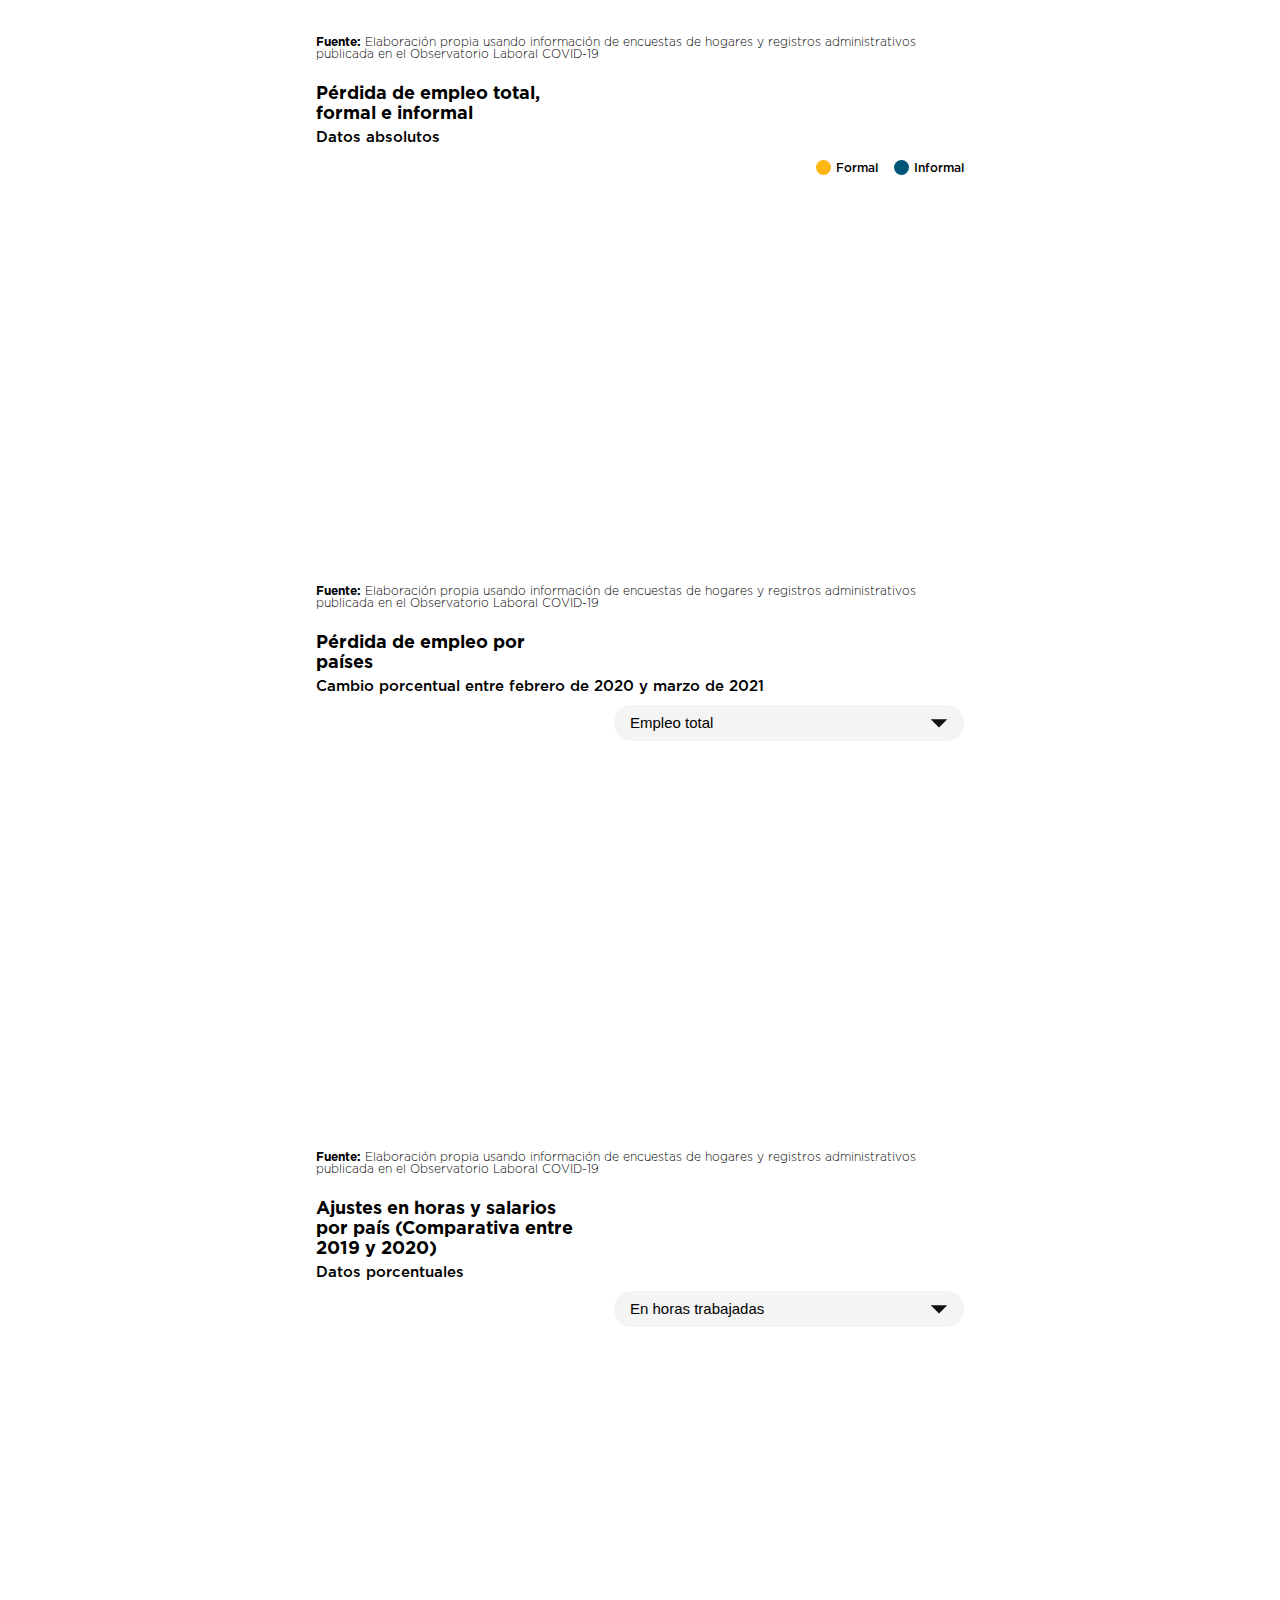
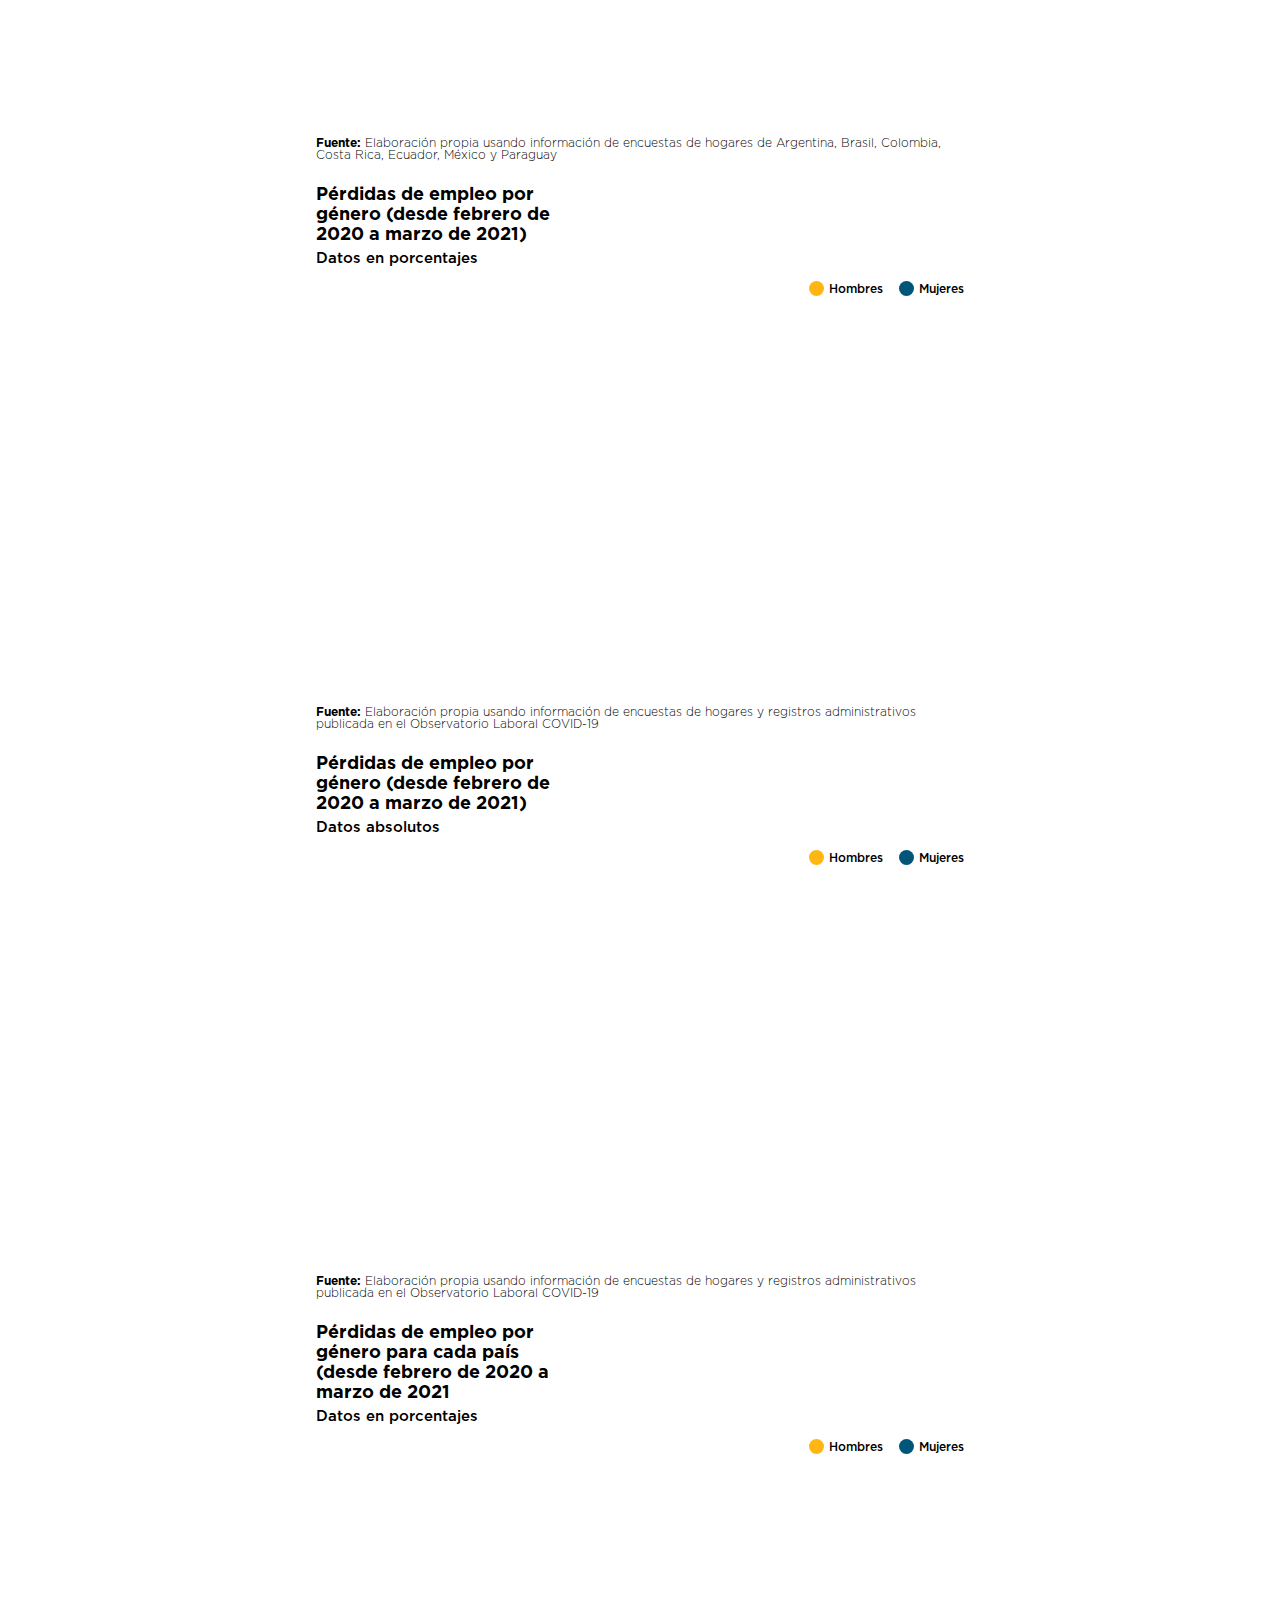
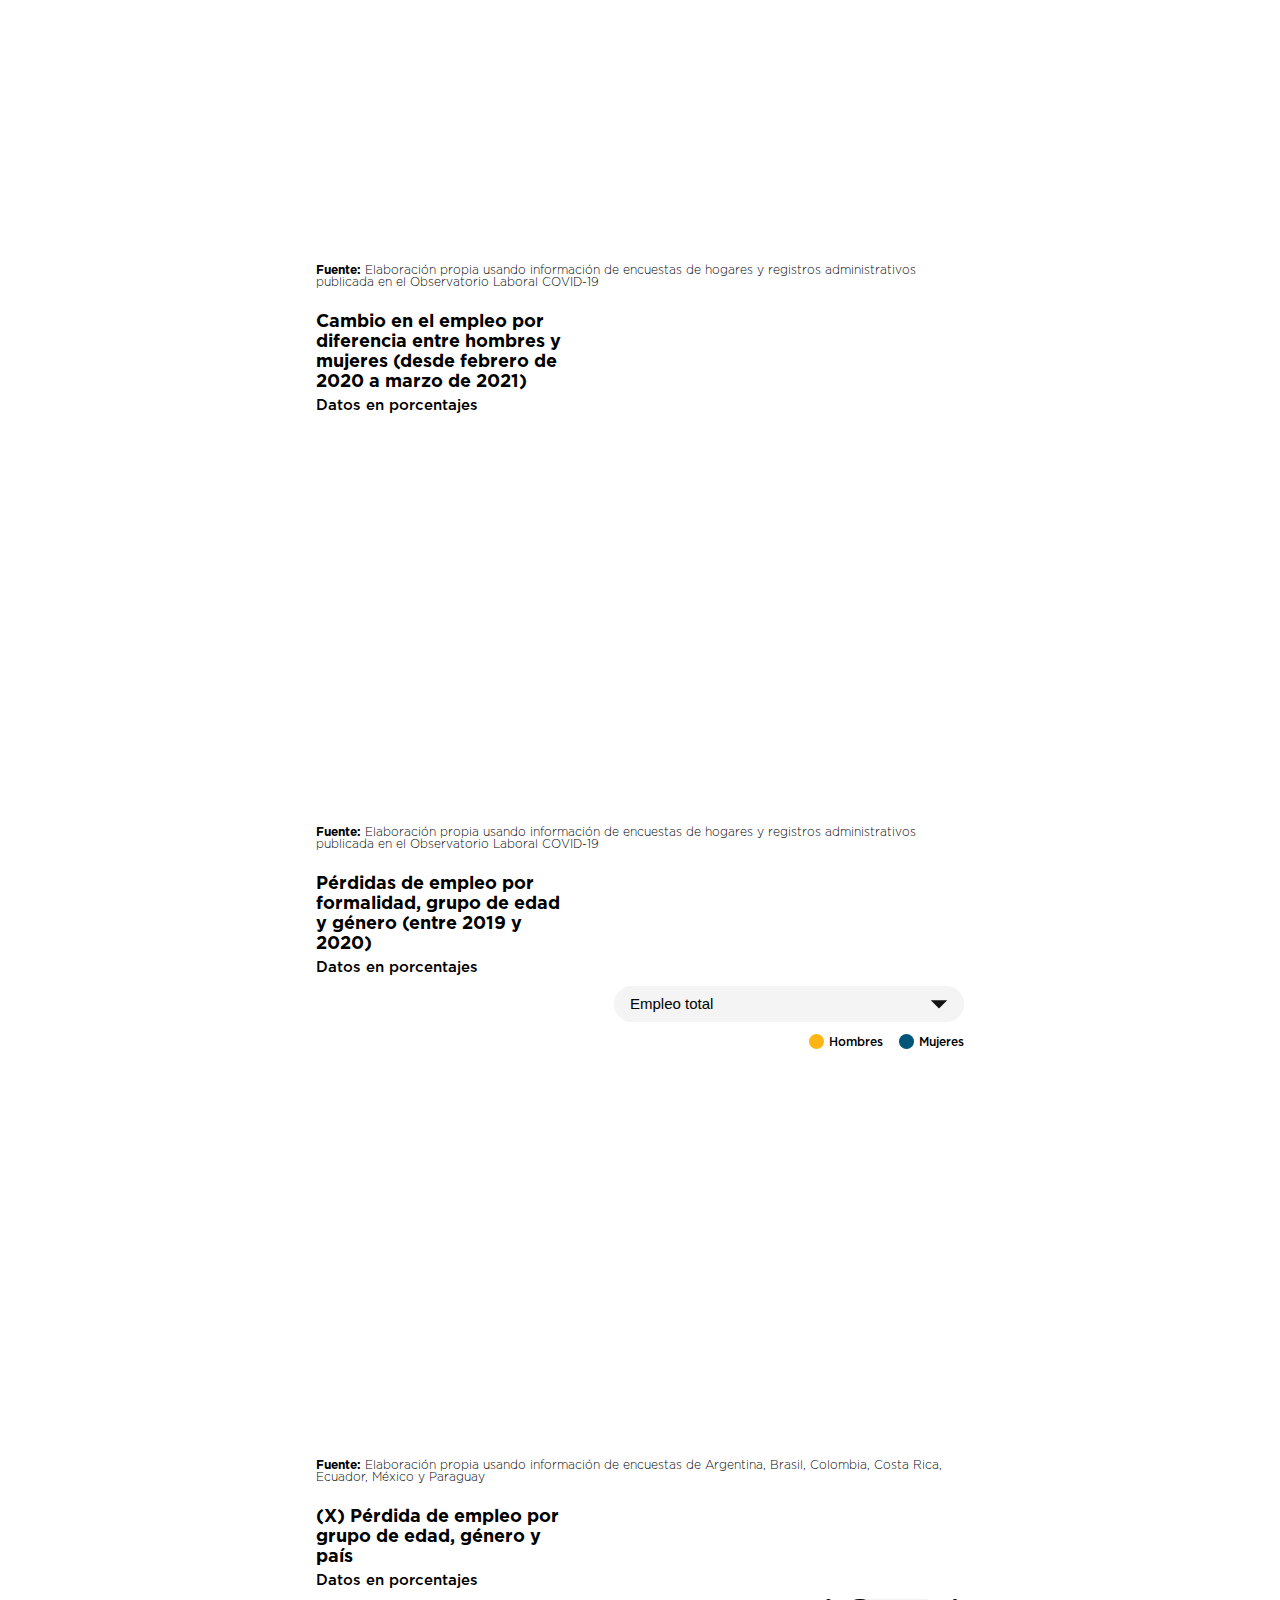
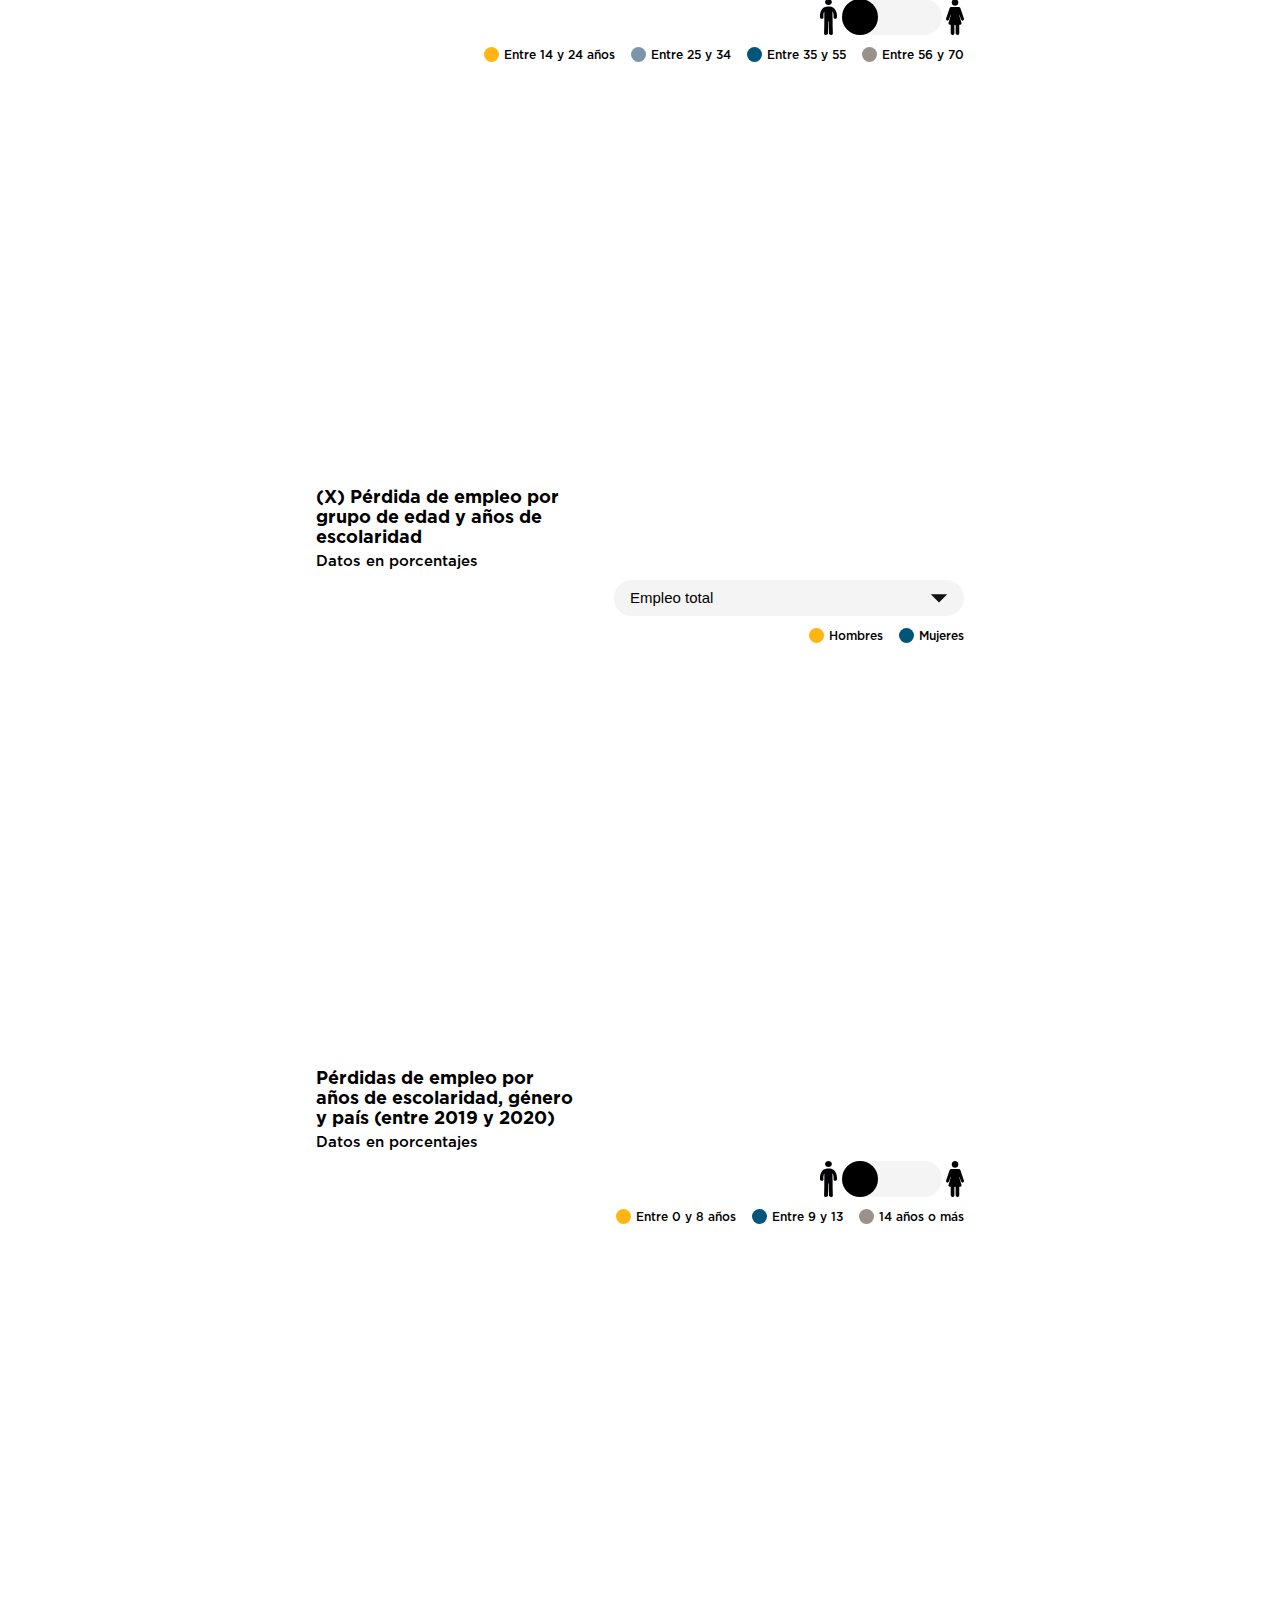
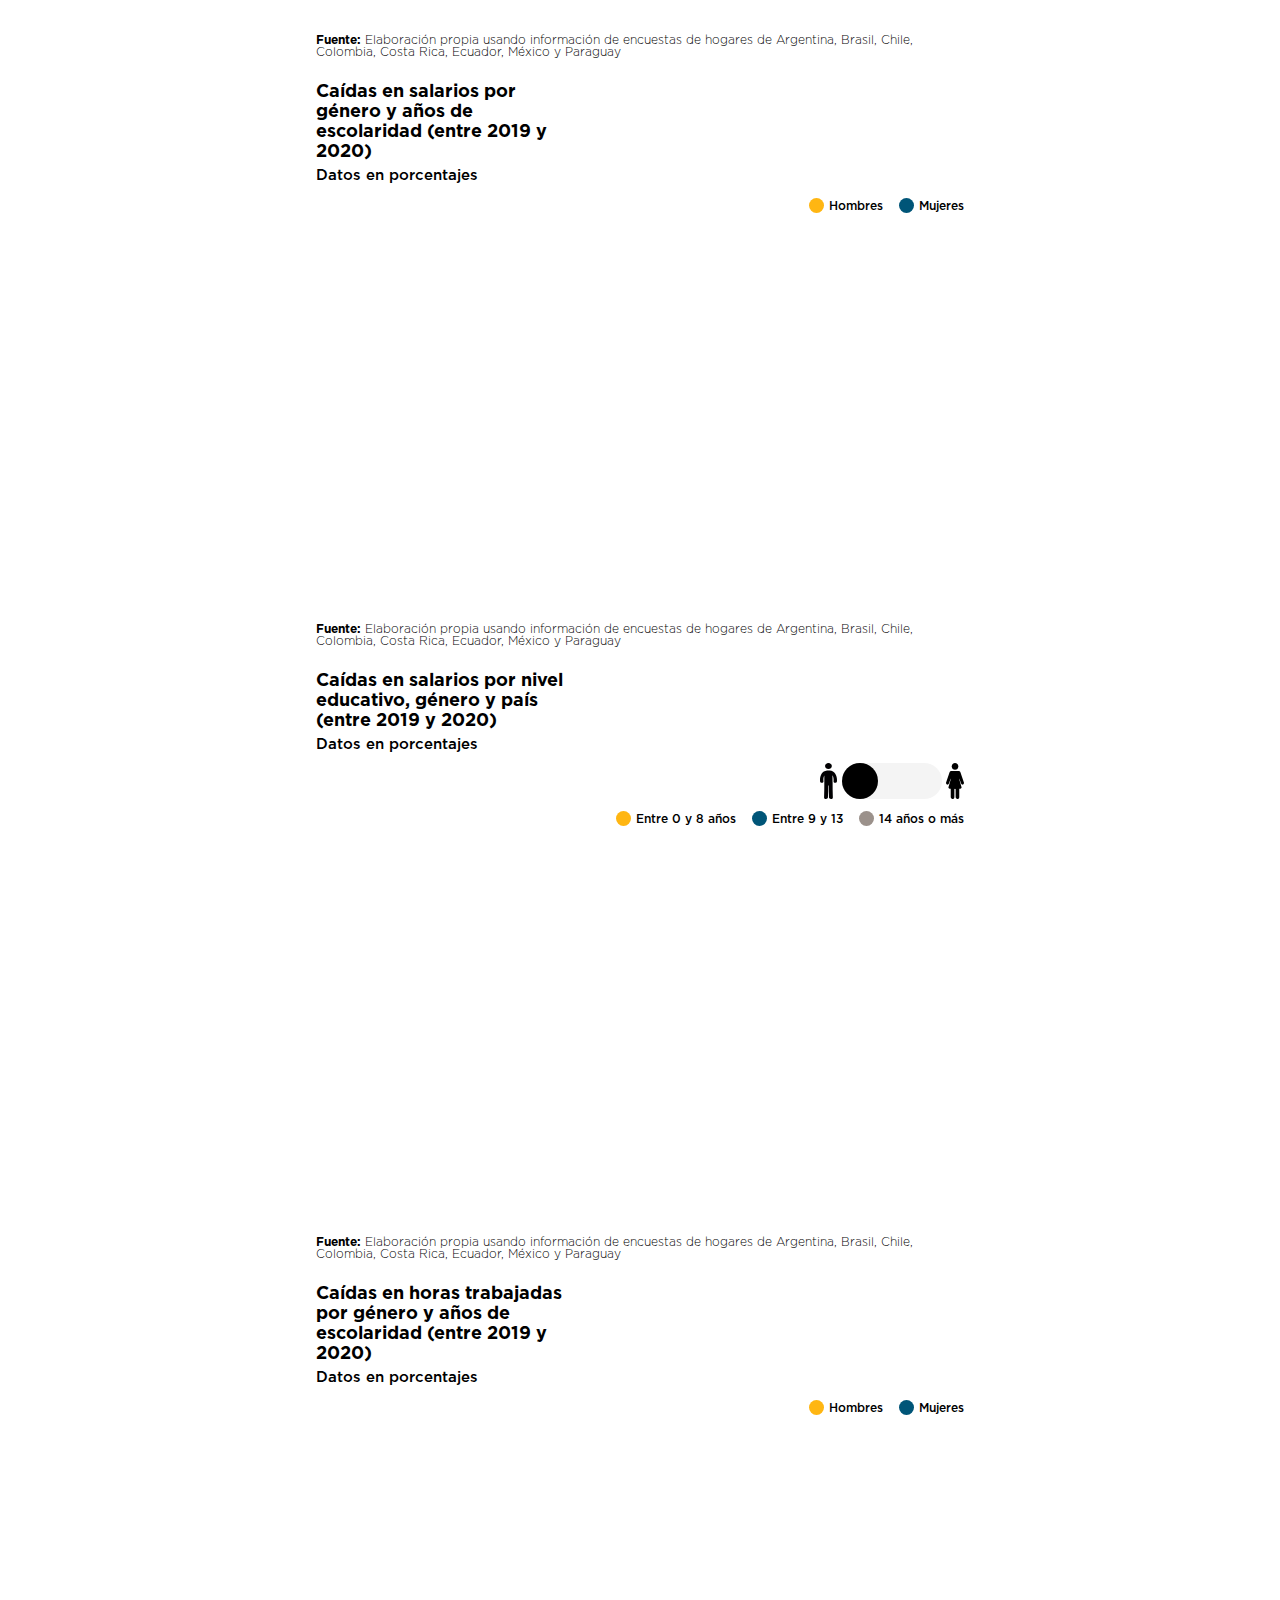
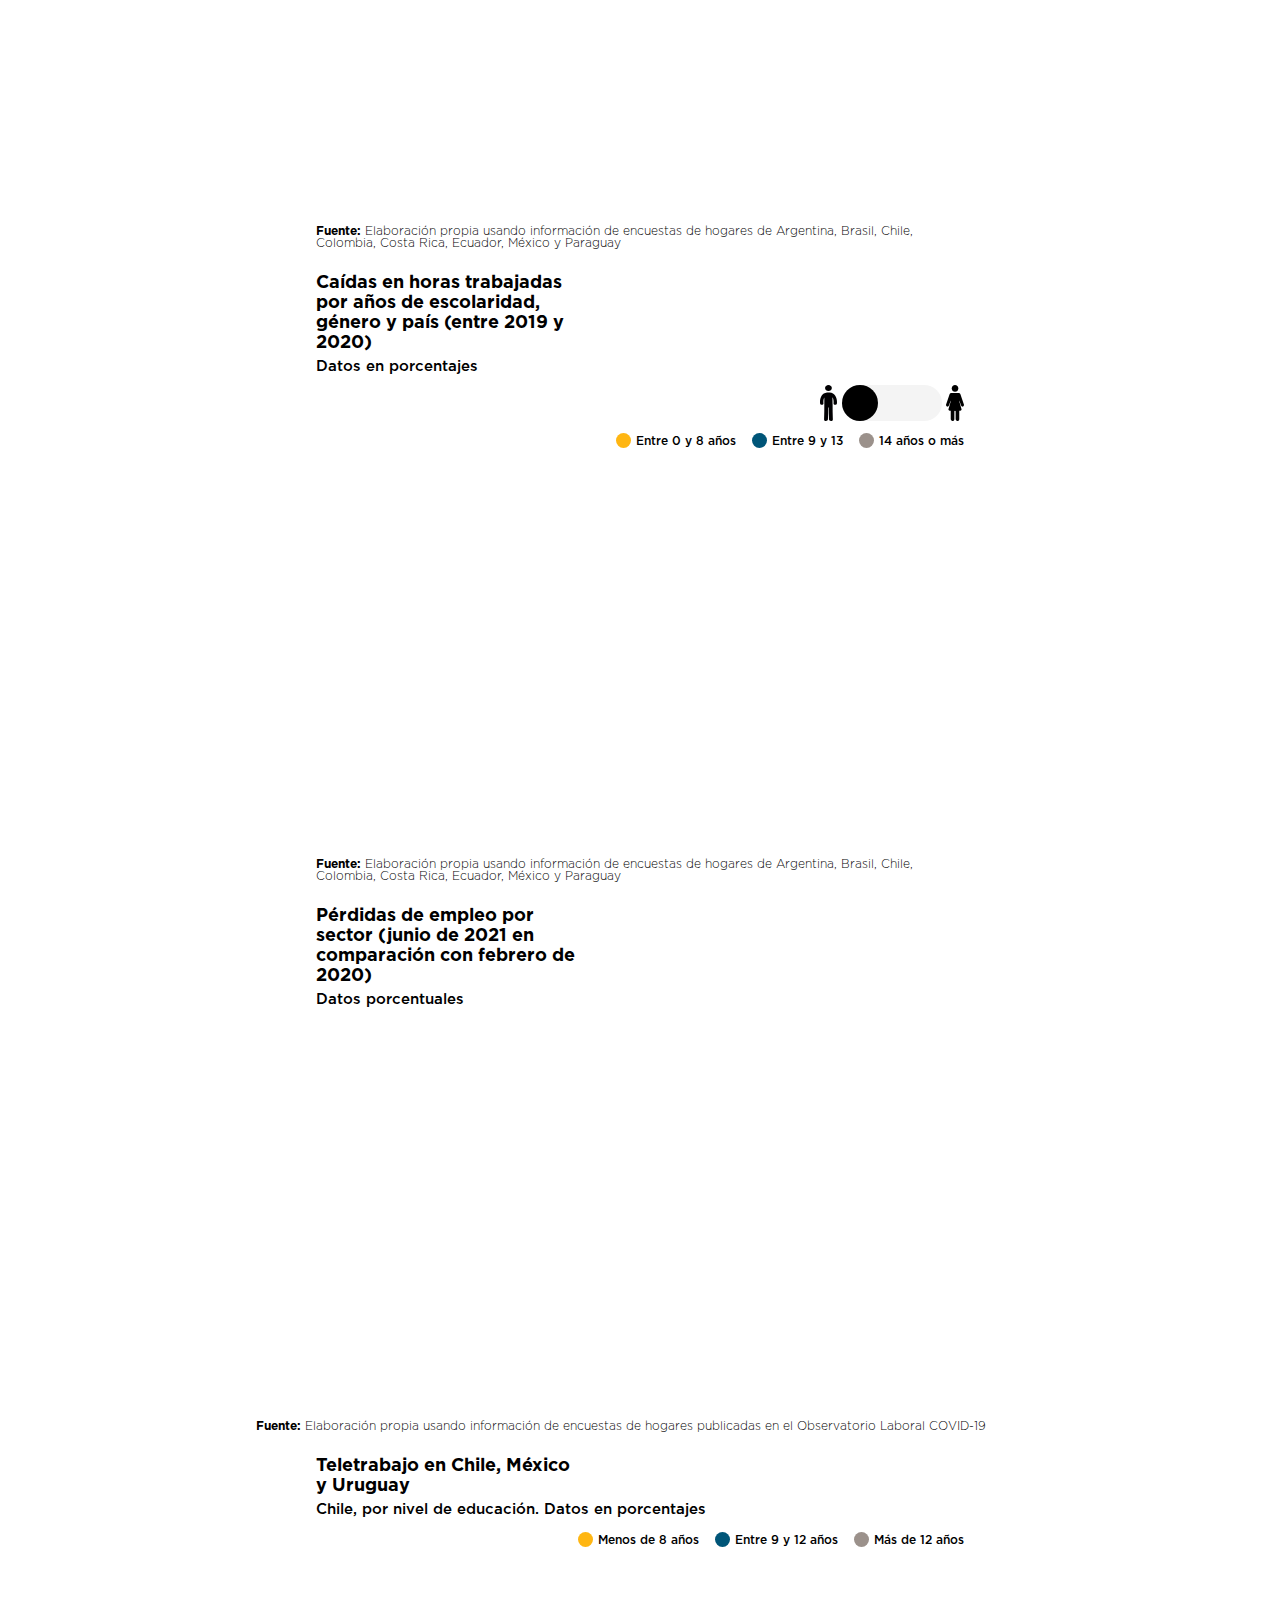
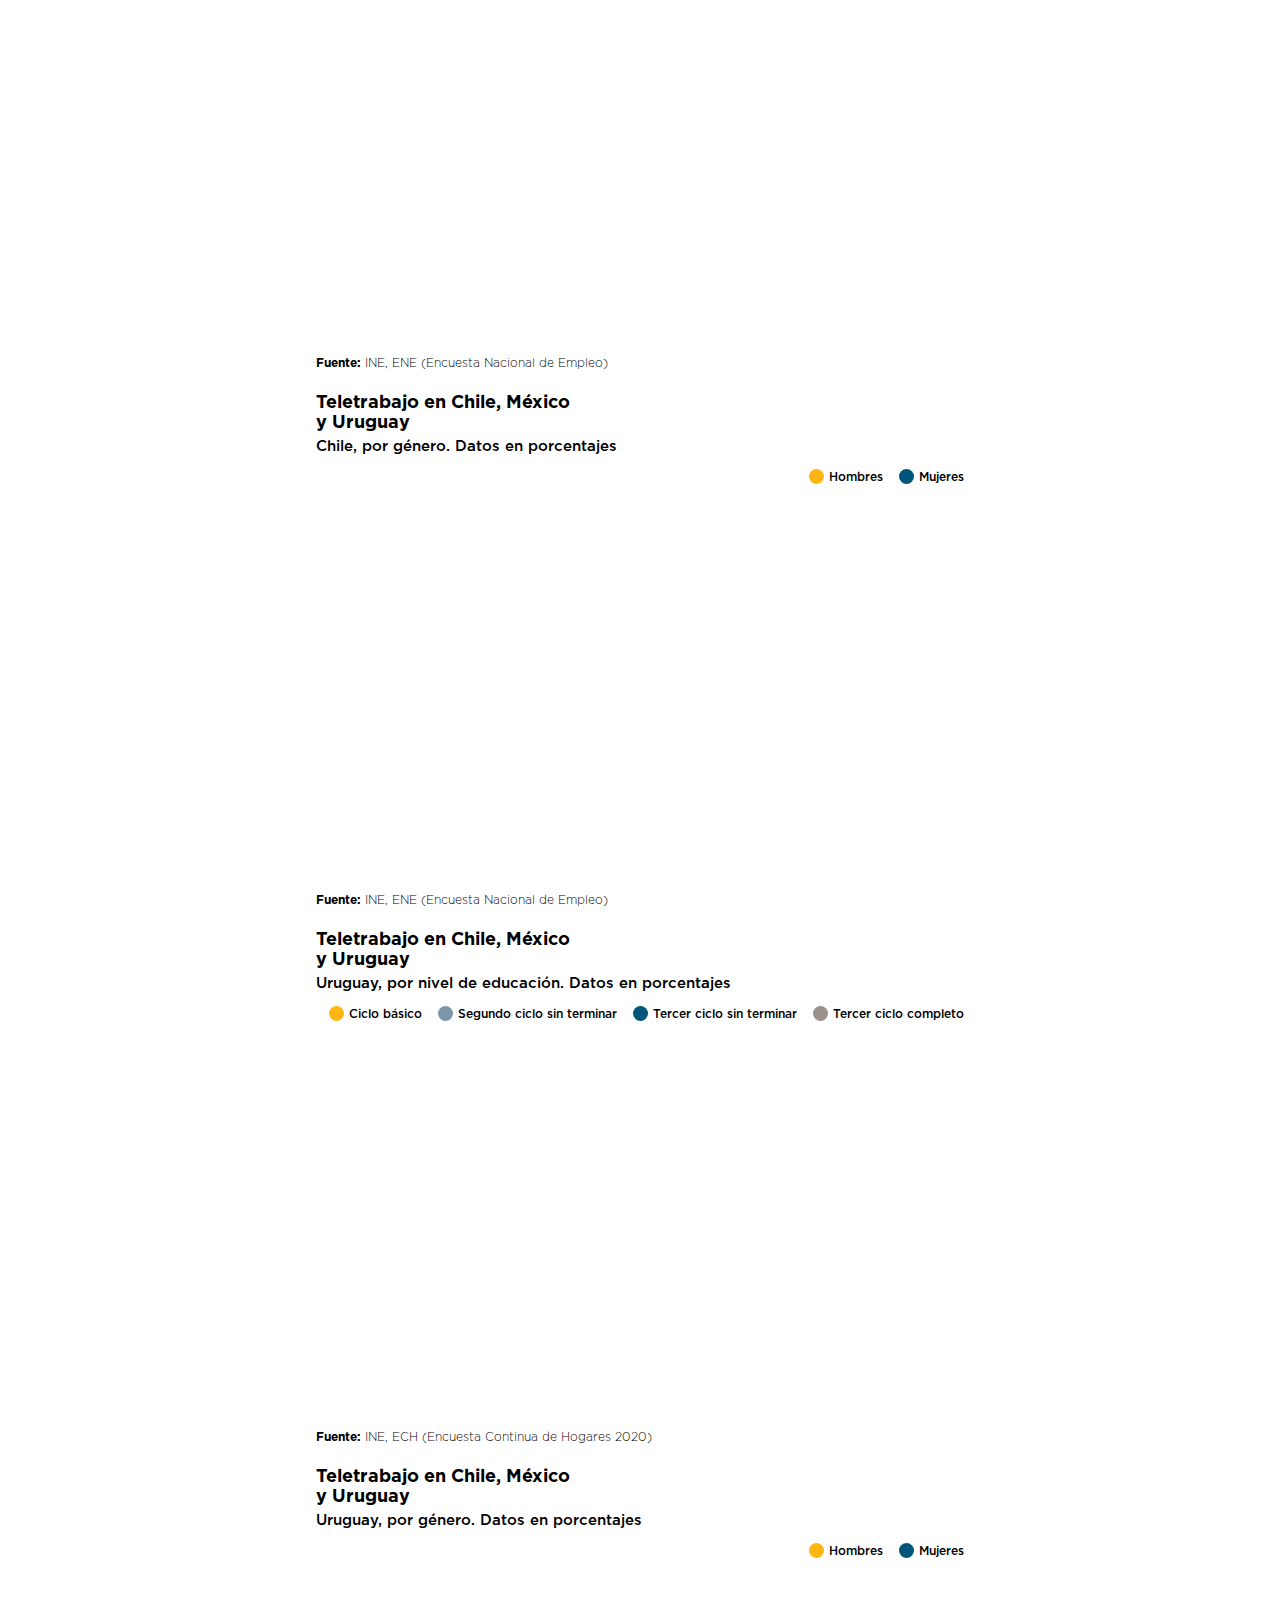
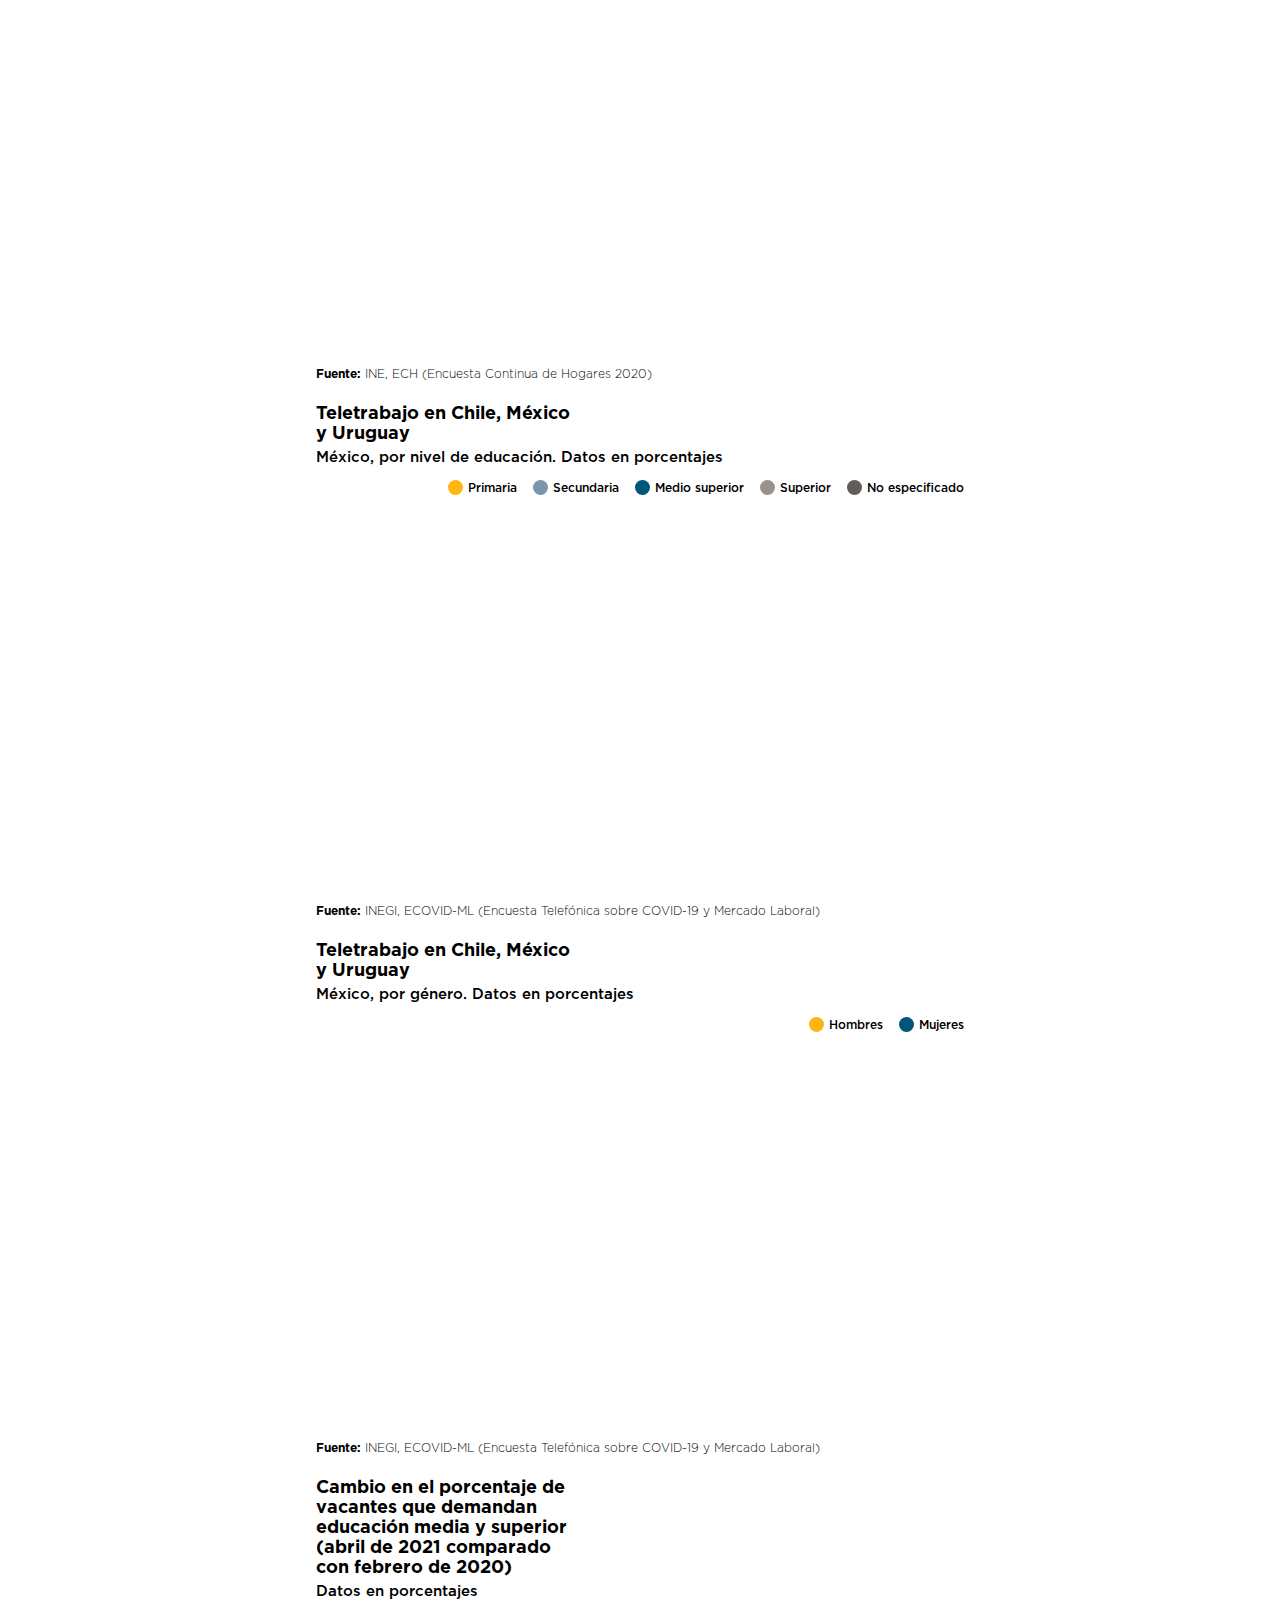
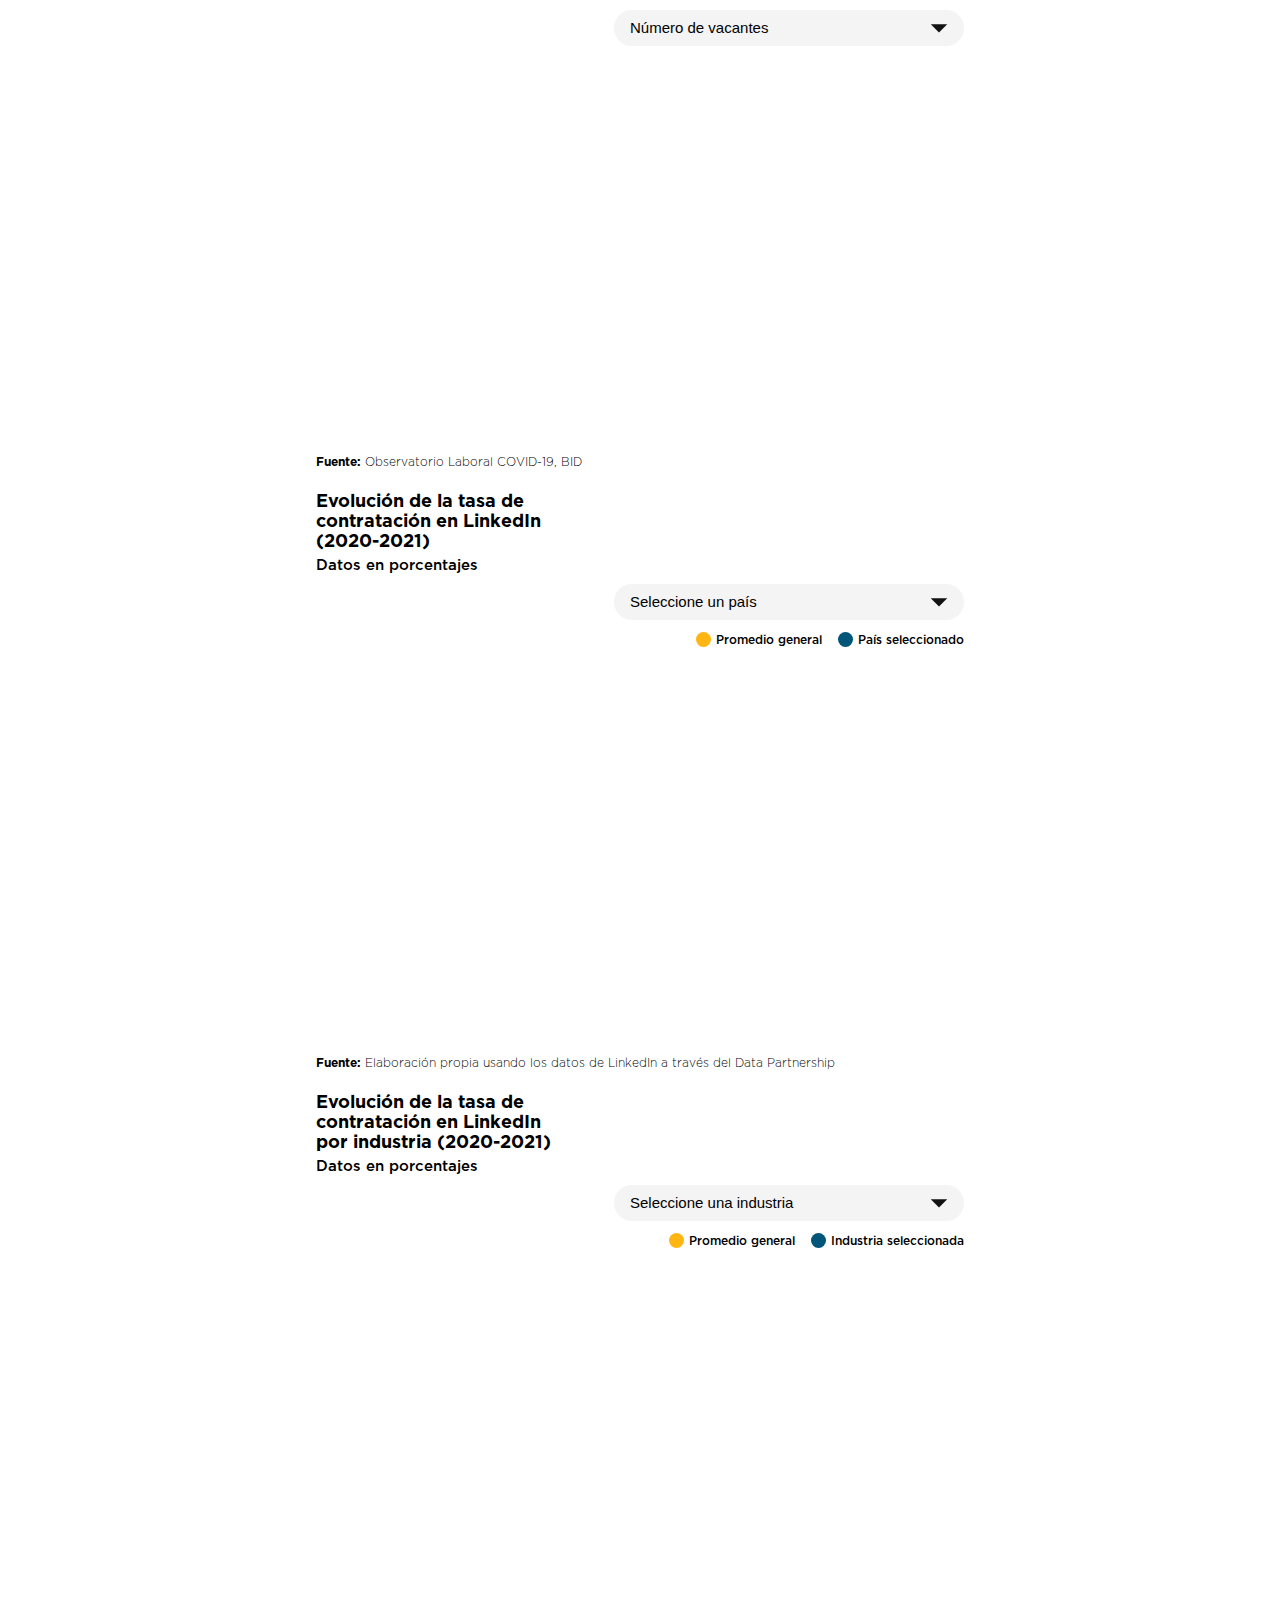
==== commit 9d8eb925: "Cambio en estructura de títulos para que no formen un único bloque" ====
--- a/docs/index.html
+++ b/docs/index.html
@@ -12,12 +12,8 @@
 <body>
     <div class="outer-chart">
         <div class="chart">
-            <div class="chart__b-title--upper">
-                <div class="chart__sb-title">
-                    <h1 class="chart__title">Caída del PIB comparado con otras recesiones (1980-2021)</h1>
-                    <h2 class="chart__subtitle">Datos en porcentajes</h2>
-                </div>
-            </div>
+            <h1 class="chart__title">Caída del PIB comparado con otras recesiones (1980-2021)</h1>
+            <h2 class="chart__subtitle">Datos en porcentajes</h2>
             <div class="chart__viz" id="chart-one">
             </div>            
             <p class="data-source"><span class="strong">Fuente: </span>Elaboración propia con datos del informe <a href="https://www.imf.org/external/datamapper/NGDP_RPCH@WEO/OEMDC/ADVEC/WEOWORLD" target="_blank">Perspectivas de la Economía Mundial</a> (Fondo Monetario Internacional, 2021)</p>
@@ -25,12 +21,8 @@
     </div>
     <div class="outer-chart">
         <div class="chart">
-            <div class="chart__b-title--upper">
-                <div class="chart__sb-title">
-                    <h1 class="chart__title">Caída del PIB comparado con otras recesiones (1980-2021)</h1>
-                    <h2 class="chart__subtitle">Datos en porcentajes</h2>
-                </div>
-            </div>
+            <h1 class="chart__title">Caída del PIB comparado con otras recesiones (1980-2021)</h1>
+            <h2 class="chart__subtitle">Datos en porcentajes</h2>
             <div class="chart__legend">
                 <span class="chart__legend--item three-colors-first">Economías avanzadas</span>
                 <span class="chart__legend--item three-colors-second">América Latina y Caribe</span>
@@ -43,12 +35,8 @@
     </div>
     <div class="outer-chart">
         <div class="chart">
-            <div class="chart__b-title--upper">
-                <div class="chart__sb-title">
-                    <h1 class="chart__title">Pérdida de empleo total, formal e informal</h1>
-                    <h2 class="chart__subtitle">Datos en porcentajes</h2>
-                </div>
-            </div>
+            <h1 class="chart__title">Pérdida de empleo total, formal e informal</h1>
+            <h2 class="chart__subtitle">Datos en porcentajes</h2>
             <div class="chart__legend">
                 <span class="chart__legend--item three-colors-first">Total</span>
                 <span class="chart__legend--item three-colors-second">Formal</span>
@@ -61,12 +49,8 @@
     </div>
     <div class="outer-chart">
         <div class="chart">
-            <div class="chart__b-title--upper">
-                <div class="chart__sb-title">
-                    <h1 class="chart__title">Pérdida de empleo total, formal e informal</h1>
-                    <h2 class="chart__subtitle">Datos absolutos</h2>
-                </div>
-            </div>
+            <h1 class="chart__title">Pérdida de empleo total, formal e informal</h1>
+            <h2 class="chart__subtitle">Datos absolutos</h2>
             <div class="chart__legend">
                 <span class="chart__legend--item two-colors-first">Formal</span>
                 <span class="chart__legend--item two-colors-second">Informal</span>
@@ -78,18 +62,14 @@
     </div>
     <div class="outer-chart">
         <div class="chart">
-            <div class="chart__b-title--upper">
-                <div class="chart__sb-title">
-                    <h1 class="chart__title">Pérdida de empleo por países</h1>
-                    <h2 class="chart__subtitle">Cambio porcentual entre febrero de 2020 y marzo de 2021</h2>
-                </div>
-                <div class="chart__b-select">
-                    <select class="chart__select" id="empleoThree">
-                        <option class="chart__select--item" value="Empleo_total">Empleo total</option>
-                        <option class="chart__select--item" value="Empleo_formal">Empleo formal</option>
-                        <option class="chart__select--item" value="Empleo_informal">Empleo informal</option>
-                    </select>
-                </div>
+            <h1 class="chart__title">Pérdida de empleo por países</h1>
+            <h2 class="chart__subtitle">Cambio porcentual entre febrero de 2020 y marzo de 2021</h2>
+            <div class="chart__b-select">
+                <select class="chart__select" id="empleoThree">
+                    <option class="chart__select--item" value="Empleo_total">Empleo total</option>
+                    <option class="chart__select--item" value="Empleo_formal">Empleo formal</option>
+                    <option class="chart__select--item" value="Empleo_informal">Empleo informal</option>
+                </select>
             </div>
             <div class="chart__viz" id="chart-three">
             </div>
@@ -98,18 +78,14 @@
     </div>
     <div class="outer-chart">
         <div class="chart">
-            <div class="chart__b-title--upper">
-                <div class="chart__sb-title">
-                    <h1 class="chart__title">Ajustes en horas y salarios por país (Comparativa entre 2019 y 2020)</h1>
-                    <h2 class="chart__subtitle">Datos porcentuales</h2>
-                </div>
-                <div class="chart__b-select">
-                    <select class="chart__select" id="empleo4_6">
-                        <option class="chart__select--item" value="Horas_trabajadas">En horas trabajadas</option>
-                        <option class="chart__select--item" value="Salarios">En salarios</option>
-                    </select>
-                </div>
-            </div>
+            <h1 class="chart__title">Ajustes en horas y salarios por país (Comparativa entre 2019 y 2020)</h1>
+            <h2 class="chart__subtitle">Datos porcentuales</h2>                
+            <div class="chart__b-select">
+                <select class="chart__select" id="empleo4_6">
+                    <option class="chart__select--item" value="Horas_trabajadas">En horas trabajadas</option>
+                    <option class="chart__select--item" value="Salarios">En salarios</option>
+                </select>
+            </div>            
             <div class="chart__viz" id="chart-4_6">
             </div>
             <p class="data-source"><span class="strong">Fuente: </span>Elaboración propia usando información de encuestas de hogares de Argentina, Brasil, Colombia, Costa Rica, Ecuador, México y Paraguay</p>
@@ -117,12 +93,8 @@
     </div>
     <div class="outer-chart">
         <div class="chart">
-            <div class="chart__b-title--upper">
-                <div class="chart__sb-title">
-                    <h1 class="chart__title">Pérdidas de empleo por género (desde febrero de 2020 a marzo de 2021)</h1>
-                    <h2 class="chart__subtitle">Datos en porcentajes</h2>
-                </div>
-            </div>
+            <h1 class="chart__title">Pérdidas de empleo por género (desde febrero de 2020 a marzo de 2021)</h1>
+            <h2 class="chart__subtitle">Datos en porcentajes</h2>
             <div class="chart__legend">
                 <span class="chart__legend--item two-colors-first">Hombres</span>
                 <span class="chart__legend--item two-colors-second">Mujeres</span>
@@ -134,12 +106,8 @@
     </div>
     <div class="outer-chart">
         <div class="chart">
-            <div class="chart__b-title--upper">
-                <div class="chart__sb-title">
-                    <h1 class="chart__title">Pérdidas de empleo por género (desde febrero de 2020 a marzo de 2021)</h1>
-                    <h2 class="chart__subtitle">Datos absolutos</h2>
-                </div>
-            </div>
+            <h1 class="chart__title">Pérdidas de empleo por género (desde febrero de 2020 a marzo de 2021)</h1>
+            <h2 class="chart__subtitle">Datos absolutos</h2>
             <div class="chart__legend">
                 <span class="chart__legend--item two-colors-first">Hombres</span>
                 <span class="chart__legend--item two-colors-second">Mujeres</span>
@@ -151,12 +119,8 @@
     </div>
     <div class="outer-chart">
         <div class="chart">
-            <div class="chart__b-title--upper">
-                <div class="chart__sb-title">
-                    <h1 class="chart__title">Pérdidas de empleo por género para cada país (desde febrero de 2020 a marzo de 2021</h1>
-                    <h2 class="chart__subtitle">Datos en porcentajes</h2>
-                </div>
-            </div>
+            <h1 class="chart__title">Pérdidas de empleo por género para cada país (desde febrero de 2020 a marzo de 2021</h1>
+            <h2 class="chart__subtitle">Datos en porcentajes</h2>
             <div class="chart__legend">
                 <span class="chart__legend--item two-colors-first">Hombres</span>
                 <span class="chart__legend--item two-colors-second">Mujeres</span>
@@ -168,12 +132,8 @@
     </div>
     <div class="outer-chart">
         <div class="chart">
-            <div class="chart__b-title--upper">
-                <div class="chart__sb-title">
-                    <h1 class="chart__title">Cambio en el empleo por diferencia entre hombres y mujeres (desde febrero de 2020 a marzo de 2021)</h1>
-                    <h2 class="chart__subtitle">Datos en porcentajes</h2>
-                </div>
-            </div>
+            <h1 class="chart__title">Cambio en el empleo por diferencia entre hombres y mujeres (desde febrero de 2020 a marzo de 2021)</h1>
+            <h2 class="chart__subtitle">Datos en porcentajes</h2>
             <div class="chart__viz" id="chart-five_bis">
             </div>
             <p class="data-source"><span class="strong">Fuente: </span>Elaboración propia usando información de encuestas de hogares y registros administrativos publicada en el Observatorio Laboral COVID-19</p>
@@ -181,18 +141,14 @@
     </div>
     <div class="outer-chart">
         <div class="chart">
-            <div class="chart__b-title--upper">
-                <div class="chart__sb-title">
-                    <h1 class="chart__title">Pérdidas de empleo por formalidad, grupo de edad y género (entre 2019 y 2020)</h1>
-                    <h2 class="chart__subtitle">Datos en porcentajes</h2>
-                </div>
-                <div class="chart__b-select">
-                    <select class="chart__select" id="empleoSix">
-                        <option class="chart__select--item" value="0">Empleo total</option>
-                        <option class="chart__select--item" value="1">Empleo formal</option>
-                        <option class="chart__select--item" value="2">Empleo informal</option>
-                    </select>
-                </div>
+            <h1 class="chart__title">Pérdidas de empleo por formalidad, grupo de edad y género (entre 2019 y 2020)</h1>
+            <h2 class="chart__subtitle">Datos en porcentajes</h2>               
+            <div class="chart__b-select">
+                <select class="chart__select" id="empleoSix">
+                    <option class="chart__select--item" value="0">Empleo total</option>
+                    <option class="chart__select--item" value="1">Empleo formal</option>
+                    <option class="chart__select--item" value="2">Empleo informal</option>
+                </select>
             </div>
             <div class="chart__legend">
                 <span class="chart__legend--item two-colors-first">Hombres</span>
@@ -205,22 +161,18 @@
     </div>
     <div class="outer-chart">
         <div class="chart">
-            <div class="chart__b-title--upper">
-                <div class="chart__sb-title">
-                    <h1 class="chart__title">(X) Pérdida de empleo por grupo de edad, género y país</h1>
-                    <h2 class="chart__subtitle">Datos en porcentajes</h2>
-                </div>
-                <div class="chart__b-switch">
-                    <div class="chart__switch">
-                        <img src="./img/hombre_36.svg" width="17" height="36" alt="Icono hombre">
-                        <label class="switch" id="chart-seven-switch">
-                            <input type="checkbox">
-                            <span class="slider round"></span>
-                        </label>
-                        <img src="./img/mujer_36_b.svg" width="18" height="36" alt="Icono mujer">
-                    </div>
-                </div>
-            </div>
+            <h1 class="chart__title">(X) Pérdida de empleo por grupo de edad, género y país</h1>
+            <h2 class="chart__subtitle">Datos en porcentajes</h2>                
+            <div class="chart__b-switch">
+                <div class="chart__switch">
+                    <img src="./img/hombre_36.svg" width="17" height="36" alt="Icono hombre">
+                    <label class="switch" id="chart-seven-switch">
+                        <input type="checkbox">
+                        <span class="slider round"></span>
+                    </label>
+                    <img src="./img/mujer_36_b.svg" width="18" height="36" alt="Icono mujer">
+                </div>
+            </div>            
             <div class="chart__legend">
                 <span class="chart__legend--item more-colors-first">Entre 14 y 24 años</span>
                 <span class="chart__legend--item more-colors-second">Entre 25 y 34</span>
@@ -233,19 +185,15 @@
     </div>
     <div class="outer-chart">
         <div class="chart">
-            <div class="chart__b-title--upper">
-                <div class="chart__sb-title">
-                    <h1 class="chart__title">(X) Pérdida de empleo por grupo de edad y años de escolaridad</h1>
-                    <h2 class="chart__subtitle">Datos en porcentajes</h2>
-                </div>
-                <div class="chart__b-select">
-                    <select class="chart__select" id="empleoEight">
-                        <option class="chart__select--item" value="0">Empleo total</option>
-                        <option class="chart__select--item" value="1">Empleo formal</option>
-                        <option class="chart__select--item" value="2">Empleo informal</option>
-                    </select>
-                </div>
-            </div>
+            <h1 class="chart__title">(X) Pérdida de empleo por grupo de edad y años de escolaridad</h1>
+            <h2 class="chart__subtitle">Datos en porcentajes</h2>                
+            <div class="chart__b-select">
+                <select class="chart__select" id="empleoEight">
+                    <option class="chart__select--item" value="0">Empleo total</option>
+                    <option class="chart__select--item" value="1">Empleo formal</option>
+                    <option class="chart__select--item" value="2">Empleo informal</option>
+                </select>
+            </div>            
             <div class="chart__legend">
                 <span class="chart__legend--item two-colors-first">Hombres</span>
                 <span class="chart__legend--item two-colors-second">Mujeres</span>
@@ -256,22 +204,18 @@
     </div>
     <div class="outer-chart">
         <div class="chart">
-            <div class="chart__b-title--upper">
-                <div class="chart__sb-title">
-                    <h1 class="chart__title">Pérdidas de empleo por años de escolaridad, género y país (entre 2019 y 2020)</h1>
-                    <h2 class="chart__subtitle">Datos en porcentajes</h2>
-                </div>
-                <div class="chart__b-switch">
-                    <div class="chart__switch">
-                        <img src="./img/hombre_36.svg" width="17" height="36" alt="Icono hombre">
-                        <label class="switch" id="chart-nine-switch">
-                            <input type="checkbox">
-                            <span class="slider round"></span>
-                        </label>
-                        <img src="./img/mujer_36_b.svg" width="18" height="36" alt="Icono mujer">
-                    </div>
-                </div>
-            </div>
+            <h1 class="chart__title">Pérdidas de empleo por años de escolaridad, género y país (entre 2019 y 2020)</h1>
+            <h2 class="chart__subtitle">Datos en porcentajes</h2>                
+            <div class="chart__b-switch">
+                <div class="chart__switch">
+                    <img src="./img/hombre_36.svg" width="17" height="36" alt="Icono hombre">
+                    <label class="switch" id="chart-nine-switch">
+                        <input type="checkbox">
+                        <span class="slider round"></span>
+                    </label>
+                    <img src="./img/mujer_36_b.svg" width="18" height="36" alt="Icono mujer">
+                </div>
+            </div>            
             <div class="chart__legend">
                 <span class="chart__legend--item three-colors-first">Entre 0 y 8 años</span>
                 <span class="chart__legend--item three-colors-second">Entre 9 y 13</span>
@@ -284,12 +228,8 @@
     </div>
     <div class="outer-chart">
         <div class="chart">
-            <div class="chart__b-title--upper">
-                <div class="chart__sb-title">
-                    <h1 class="chart__title">Caídas en salarios por género y años de escolaridad (entre 2019 y 2020)</h1>
-                    <h2 class="chart__subtitle">Datos en porcentajes</h2>
-                </div>
-            </div>
+            <h1 class="chart__title">Caídas en salarios por género y años de escolaridad (entre 2019 y 2020)</h1>
+            <h2 class="chart__subtitle">Datos en porcentajes</h2>
             <div class="chart__legend">
                 <span class="chart__legend--item two-colors-first">Hombres</span>
                 <span class="chart__legend--item two-colors-second">Mujeres</span>
@@ -301,20 +241,16 @@
     </div>
     <div class="outer-chart">
         <div class="chart">
-            <div class="chart__b-title--upper">
-                <div class="chart__sb-title">
-                    <h1 class="chart__title">Caídas en salarios por nivel educativo, género y país (entre 2019 y 2020)</h1>
-                    <h2 class="chart__subtitle">Datos en porcentajes</h2>
-                </div>
-                <div class="chart__b-switch">
-                    <div class="chart__switch">
-                        <img src="./img/hombre_36.svg" width="17" height="36" alt="Icono hombre">
-                        <label class="switch" id="chart-eleven-switch">
-                            <input type="checkbox">
-                            <span class="slider round"></span>
-                        </label>
-                        <img src="./img/mujer_36_b.svg" width="18" height="36" alt="Icono mujer">
-                    </div>
+            <h1 class="chart__title">Caídas en salarios por nivel educativo, género y país (entre 2019 y 2020)</h1>
+            <h2 class="chart__subtitle">Datos en porcentajes</h2>                
+            <div class="chart__b-switch">
+                <div class="chart__switch">
+                    <img src="./img/hombre_36.svg" width="17" height="36" alt="Icono hombre">
+                    <label class="switch" id="chart-eleven-switch">
+                        <input type="checkbox">
+                        <span class="slider round"></span>
+                    </label>
+                    <img src="./img/mujer_36_b.svg" width="18" height="36" alt="Icono mujer">
                 </div>
             </div>
             <div class="chart__legend">
@@ -329,12 +265,8 @@
     </div>
     <div class="outer-chart">
         <div class="chart">
-            <div class="chart__b-title--upper">
-                <div class="chart__sb-title">
-                    <h1 class="chart__title">Caídas en horas trabajadas por género y años de escolaridad (entre 2019 y 2020)</h1>
-                    <h2 class="chart__subtitle">Datos en porcentajes</h2>
-                </div>
-            </div>
+            <h1 class="chart__title">Caídas en horas trabajadas por género y años de escolaridad (entre 2019 y 2020)</h1>
+            <h2 class="chart__subtitle">Datos en porcentajes</h2>
             <div class="chart__legend">
                 <span class="chart__legend--item two-colors-first">Hombres</span>
                 <span class="chart__legend--item two-colors-second">Mujeres</span>
@@ -346,22 +278,18 @@
     </div>
     <div class="outer-chart">
         <div class="chart">
-            <div class="chart__b-title--upper">
-                <div class="chart__sb-title">
-                    <h1 class="chart__title">Caídas en horas trabajadas por años de escolaridad, género y país (entre 2019 y 2020)</h1>
-                    <h2 class="chart__subtitle">Datos en porcentajes</h2>
-                </div>
-                <div class="chart__b-switch">
-                    <div class="chart__switch">
-                        <img src="./img/hombre_36.svg" width="17" height="36" alt="Icono hombre">
-                        <label class="switch" id="chart-thirteen-switch">
-                            <input type="checkbox">
-                            <span class="slider round"></span>
-                        </label>
-                        <img src="./img/mujer_36_b.svg" width="18" height="36" alt="Icono mujer">
-                    </div>
-                </div>
-            </div>
+            <h1 class="chart__title">Caídas en horas trabajadas por años de escolaridad, género y país (entre 2019 y 2020)</h1>
+            <h2 class="chart__subtitle">Datos en porcentajes</h2>                
+            <div class="chart__b-switch">
+                <div class="chart__switch">
+                    <img src="./img/hombre_36.svg" width="17" height="36" alt="Icono hombre">
+                    <label class="switch" id="chart-thirteen-switch">
+                        <input type="checkbox">
+                        <span class="slider round"></span>
+                    </label>
+                    <img src="./img/mujer_36_b.svg" width="18" height="36" alt="Icono mujer">
+                </div>
+            </div>            
             <div class="chart__legend">
                 <span class="chart__legend--item three-colors-first">Entre 0 y 8 años</span>
                 <span class="chart__legend--item three-colors-second">Entre 9 y 13</span>
@@ -374,12 +302,8 @@
     </div>
     <div class="outer-chart">
         <div class="chart">
-            <div class="chart__b-title--upper">
-                <div class="chart__sb-title">
-                    <h1 class="chart__title">Pérdidas de empleo por sector (junio de 2021 en comparación con febrero de 2020)</h1>
-                    <h2 class="chart__subtitle">Datos porcentuales</h2>
-                </div>
-            </div>
+            <h1 class="chart__title">Pérdidas de empleo por sector (junio de 2021 en comparación con febrero de 2020)</h1>
+            <h2 class="chart__subtitle">Datos porcentuales</h2>
             <div class="chart__viz" id="chart-fifteen">
             </div>
         </div>
@@ -387,12 +311,8 @@
     </div>
     <div class="outer-chart">
         <div class="chart">
-            <div class="chart__b-title--upper">
-                <div class="chart__sb-title">
-                    <h1 class="chart__title">Teletrabajo en Chile, México y Uruguay</h1>
-                    <h2 class="chart__subtitle">Chile, por nivel de educación. Datos en porcentajes</h2>
-                </div>
-            </div>
+            <h1 class="chart__title">Teletrabajo en Chile, México y Uruguay</h1>
+            <h2 class="chart__subtitle">Chile, por nivel de educación. Datos en porcentajes</h2>
             <div class="chart__legend">
                 <span class="chart__legend--item three-colors-first">Menos de 8 años</span>
                 <span class="chart__legend--item three-colors-second">Entre 9 y 12 años</span>
@@ -405,12 +325,8 @@
     </div>
     <div class="outer-chart">
         <div class="chart">
-            <div class="chart__b-title--upper">
-                <div class="chart__sb-title">
-                    <h1 class="chart__title">Teletrabajo en Chile, México y Uruguay</h1>
-                    <h2 class="chart__subtitle">Chile, por género. Datos en porcentajes</h2>
-                </div>
-            </div>
+            <h1 class="chart__title">Teletrabajo en Chile, México y Uruguay</h1>
+            <h2 class="chart__subtitle">Chile, por género. Datos en porcentajes</h2>
             <div class="chart__legend">
                 <span class="chart__legend--item two-colors-first">Hombres</span>
                 <span class="chart__legend--item two-colors-second">Mujeres</span>
@@ -422,12 +338,8 @@
     </div>
     <div class="outer-chart">
         <div class="chart">
-            <div class="chart__b-title--upper">
-                <div class="chart__sb-title">
-                    <h1 class="chart__title">Teletrabajo en Chile, México y Uruguay</h1>
-                    <h2 class="chart__subtitle">Uruguay, por nivel de educación. Datos en porcentajes</h2>
-                </div>
-            </div>
+            <h1 class="chart__title">Teletrabajo en Chile, México y Uruguay</h1>
+            <h2 class="chart__subtitle">Uruguay, por nivel de educación. Datos en porcentajes</h2>
             <div class="chart__legend">
                 <span class="chart__legend--item more-colors-first">Ciclo básico</span>
                 <span class="chart__legend--item more-colors-second">Segundo ciclo sin terminar</span>
@@ -441,12 +353,8 @@
     </div>
     <div class="outer-chart">
         <div class="chart">
-            <div class="chart__b-title--upper">
-                <div class="chart__sb-title">
-                    <h1 class="chart__title">Teletrabajo en Chile, México y Uruguay</h1>
-                    <h2 class="chart__subtitle">Uruguay, por género. Datos en porcentajes</h2>
-                </div>
-            </div>
+            <h1 class="chart__title">Teletrabajo en Chile, México y Uruguay</h1>
+            <h2 class="chart__subtitle">Uruguay, por género. Datos en porcentajes</h2>
             <div class="chart__legend">
                 <span class="chart__legend--item two-colors-first">Hombres</span>
                 <span class="chart__legend--item two-colors-second">Mujeres</span>
@@ -458,12 +366,8 @@
     </div>
     <div class="outer-chart">
         <div class="chart">
-            <div class="chart__b-title--upper">
-                <div class="chart__sb-title">
-                    <h1 class="chart__title">Teletrabajo en Chile, México y Uruguay</h1>
-                    <h2 class="chart__subtitle">México, por nivel de educación. Datos en porcentajes</h2>
-                </div>
-            </div>
+            <h1 class="chart__title">Teletrabajo en Chile, México y Uruguay</h1>
+            <h2 class="chart__subtitle">México, por nivel de educación. Datos en porcentajes</h2>
             <div class="chart__legend">
                 <span class="chart__legend--item more-colors-first">Primaria</span>
                 <span class="chart__legend--item more-colors-second">Secundaria</span>
@@ -478,12 +382,8 @@
     </div>
     <div class="outer-chart">
         <div class="chart">
-            <div class="chart__b-title--upper">
-                <div class="chart__sb-title">
-                    <h1 class="chart__title">Teletrabajo en Chile, México y Uruguay</h1>
-                    <h2 class="chart__subtitle">México, por género. Datos en porcentajes</h2>
-                </div>
-            </div>
+            <h1 class="chart__title">Teletrabajo en Chile, México y Uruguay</h1>
+            <h2 class="chart__subtitle">México, por género. Datos en porcentajes</h2>
             <div class="chart__legend">
                 <span class="chart__legend--item two-colors-first">Hombres</span>
                 <span class="chart__legend--item two-colors-second">Mujeres</span>
@@ -495,19 +395,15 @@
     </div>    
     <div class="outer-chart">
         <div class="chart">
-            <div class="chart__b-title--upper">
-                <div class="chart__sb-title">
-                    <h1 class="chart__title">Cambio en el porcentaje de vacantes que demandan educación media y superior (abril de 2021 comparado con febrero de 2020)</h1>
-                    <h2 class="chart__subtitle">Datos en porcentajes</h2>
-                </div>
-                <div class="chart__b-select">
-                    <select class="chart__select" id="empleoSixteen">
-                        <option class="chart__select--item" value="Vacantes">Número de vacantes</option>
-                        <option class="chart__select--item" value="Experiencia">Experiencia</option>
-                        <option class="chart__select--item" value="Educacion">Educación</option>
-                        <option class="chart__select--item" value="Teletrabajo">Teletrabajo</option>
-                    </select>
-                </div>
+            <h1 class="chart__title">Cambio en el porcentaje de vacantes que demandan educación media y superior (abril de 2021 comparado con febrero de 2020)</h1>
+            <h2 class="chart__subtitle">Datos en porcentajes</h2>                
+            <div class="chart__b-select">
+                <select class="chart__select" id="empleoSixteen">
+                    <option class="chart__select--item" value="Vacantes">Número de vacantes</option>
+                    <option class="chart__select--item" value="Experiencia">Experiencia</option>
+                    <option class="chart__select--item" value="Educacion">Educación</option>
+                    <option class="chart__select--item" value="Teletrabajo">Teletrabajo</option>
+                </select>
             </div>
             <div class="chart__viz" id="chart-sixteen">
             </div>
@@ -516,11 +412,8 @@
     </div>
     <div class="outer-chart">
         <div class="chart">
-            <div class="chart__b-title--upper">
-                <div class="chart__sb-title">
-                    <h1 class="chart__title">Evolución de la tasa de contratación en LinkedIn (2020-2021)</h1>
-                    <h2 class="chart__subtitle">Datos en porcentajes</h2>
-                </div>
+                <h1 class="chart__title">Evolución de la tasa de contratación en LinkedIn (2020-2021)</h1>
+                <h2 class="chart__subtitle">Datos en porcentajes</h2>
                 <div class="chart__b-select">
                     <select class="chart__select" id="empleoSeventeen">
                         <option class="chart__select--item" value="null">Seleccione un país</option>
@@ -532,7 +425,6 @@
                         <option class="chart__select--item" value="Perú">Perú</option>
                     </select>
                 </div>
-            </div>
             <div class="chart__legend">
                 <span class="chart__legend--item two-colors-first">Promedio general</span>
                 <span class="chart__legend--item two-colors-second">País seleccionado</span>
@@ -544,11 +436,8 @@
     </div>
     <div class="outer-chart">
         <div class="chart">
-            <div class="chart__b-title--upper">
-                <div class="chart__sb-title">
-                    <h1 class="chart__title">Evolución de la tasa de contratación en LinkedIn por industria (2020-2021)</h1>
-                    <h2 class="chart__subtitle">Datos en porcentajes</h2>
-                </div>
+                <h1 class="chart__title">Evolución de la tasa de contratación en LinkedIn por industria (2020-2021)</h1>
+                <h2 class="chart__subtitle">Datos en porcentajes</h2>                
                 <div class="chart__b-select">
                     <select class="chart__select" id="empleoEighteen">
                         <option class="chart__select--item" value="null">Seleccione una industria</option>
@@ -576,7 +465,6 @@
                         <option class="chart__select--item" value="Recreación_y_viajes">Recreación y viajes</option>
                     </select>
                 </div>
-            </div>
             <div class="chart__legend">
                 <span class="chart__legend--item two-colors-first">Promedio general</span>
                 <span class="chart__legend--item two-colors-second">Industria seleccionada</span>
--- a/docs/css/main.css
+++ b/docs/css/main.css
@@ -68,6 +68,8 @@
     line-height: 20px;
     letter-spacing: 0em;
     color: #000;
+
+    width: 40%;
 }
 
 /* SUBTÍTULO */
@@ -81,8 +83,6 @@
     
     margin-top: 4px;
 }
-
-.chart__sb-title { width: 40%; }
 
 /* BLOQUE - SELECTOR */
 .chart__b-select {text-align: end; margin-top: 8px;}
@@ -227,10 +227,6 @@
     border-radius: 50%;
 }
 
-/**** BLOQUE TÍTULO + ELEMENTO SUPERIOR */
-.chart__b-title--together { display: flex; justify-content: space-between; align-items: flex-end;}
-.chart__b-title--together .chart__b-select, .chart__b-title--together .chart__b-switch {margin-top: 0px;}
-
 /* LEYENDA */
 .chart__legend {
     /* Disposición de elementos */
@@ -319,7 +315,7 @@
     width: 100%;
     max-width: 648px;
     height: 390px;
-    margin: 12px auto 0px auto;
+    margin: 12px auto 8px auto;
 }
 
 /* VISUALIZACIÓN - Texto ejes (tanto X como Y) */
@@ -377,8 +373,7 @@
 
 .data-source {
     font-size: 12px;
-    font-weight: 400;
-    line-height: 10px;
+    font-weight: 300;
 }
 
 .data-source .strong {
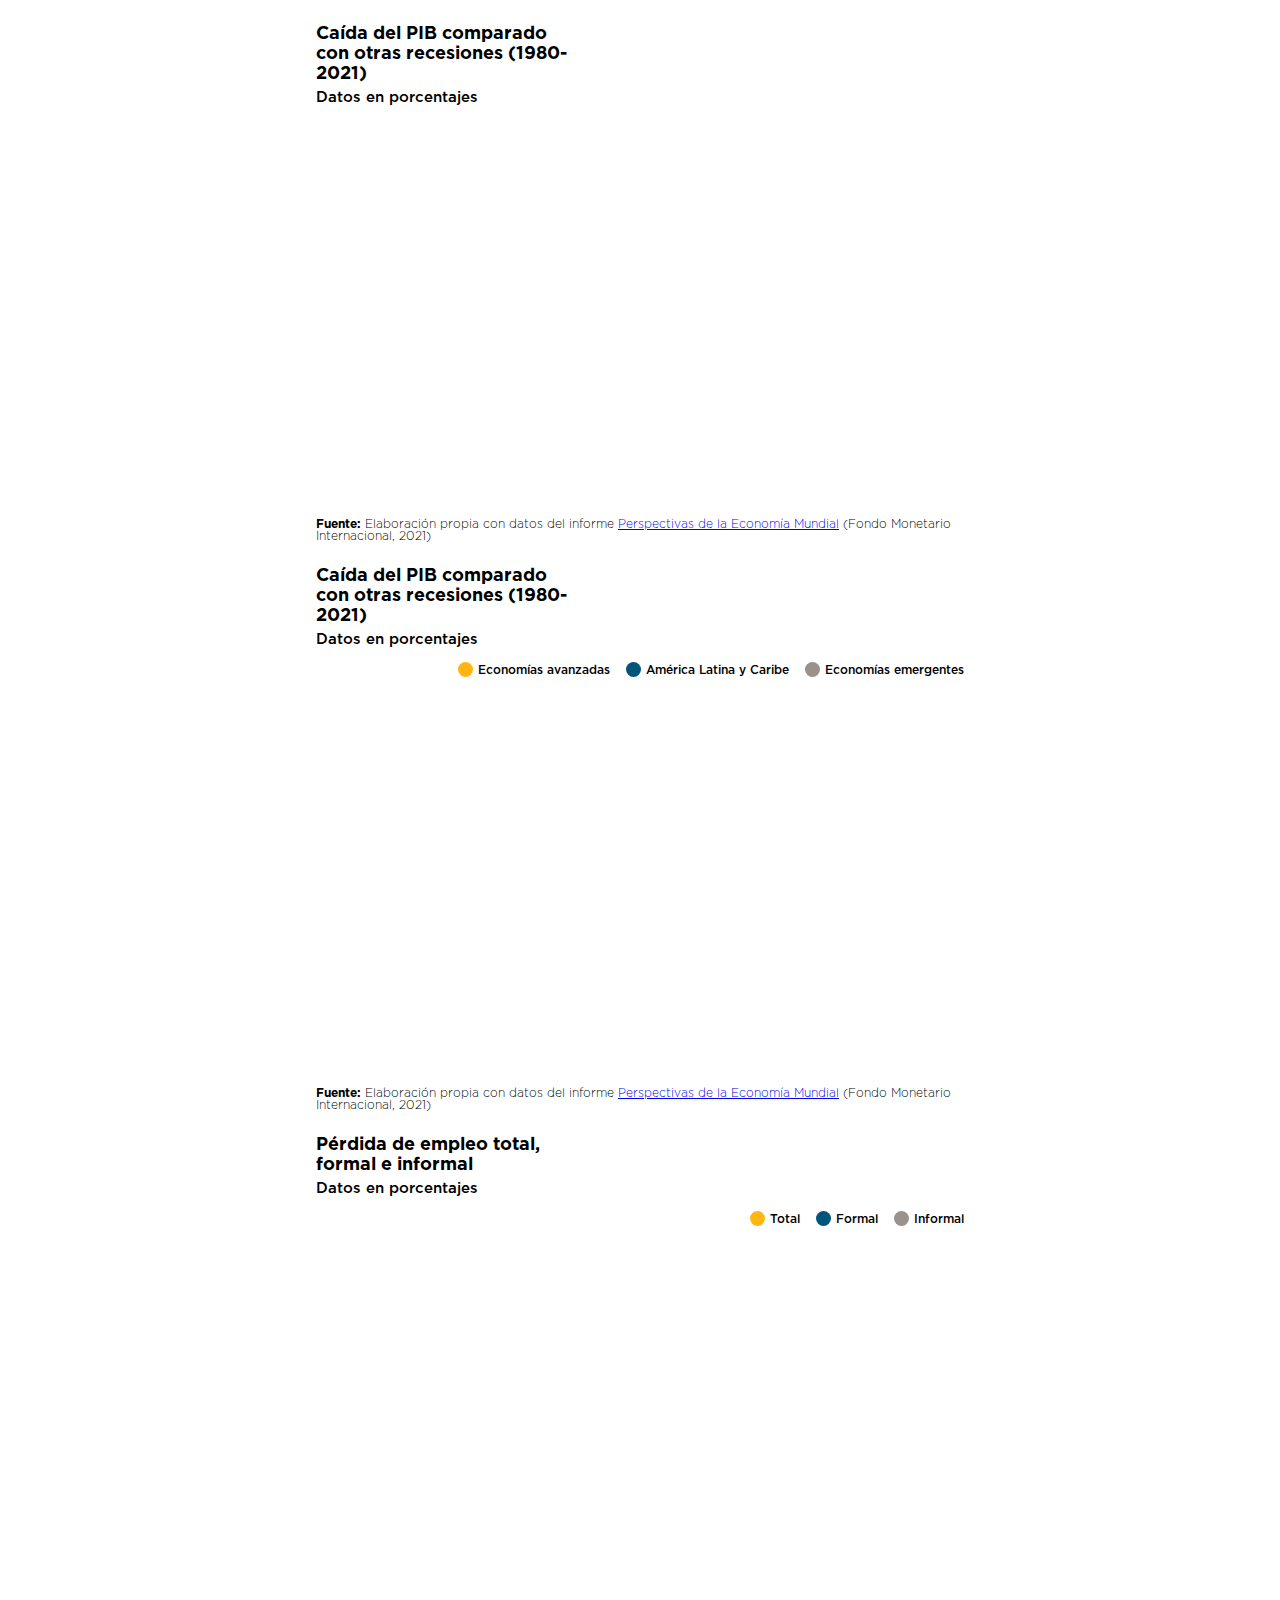
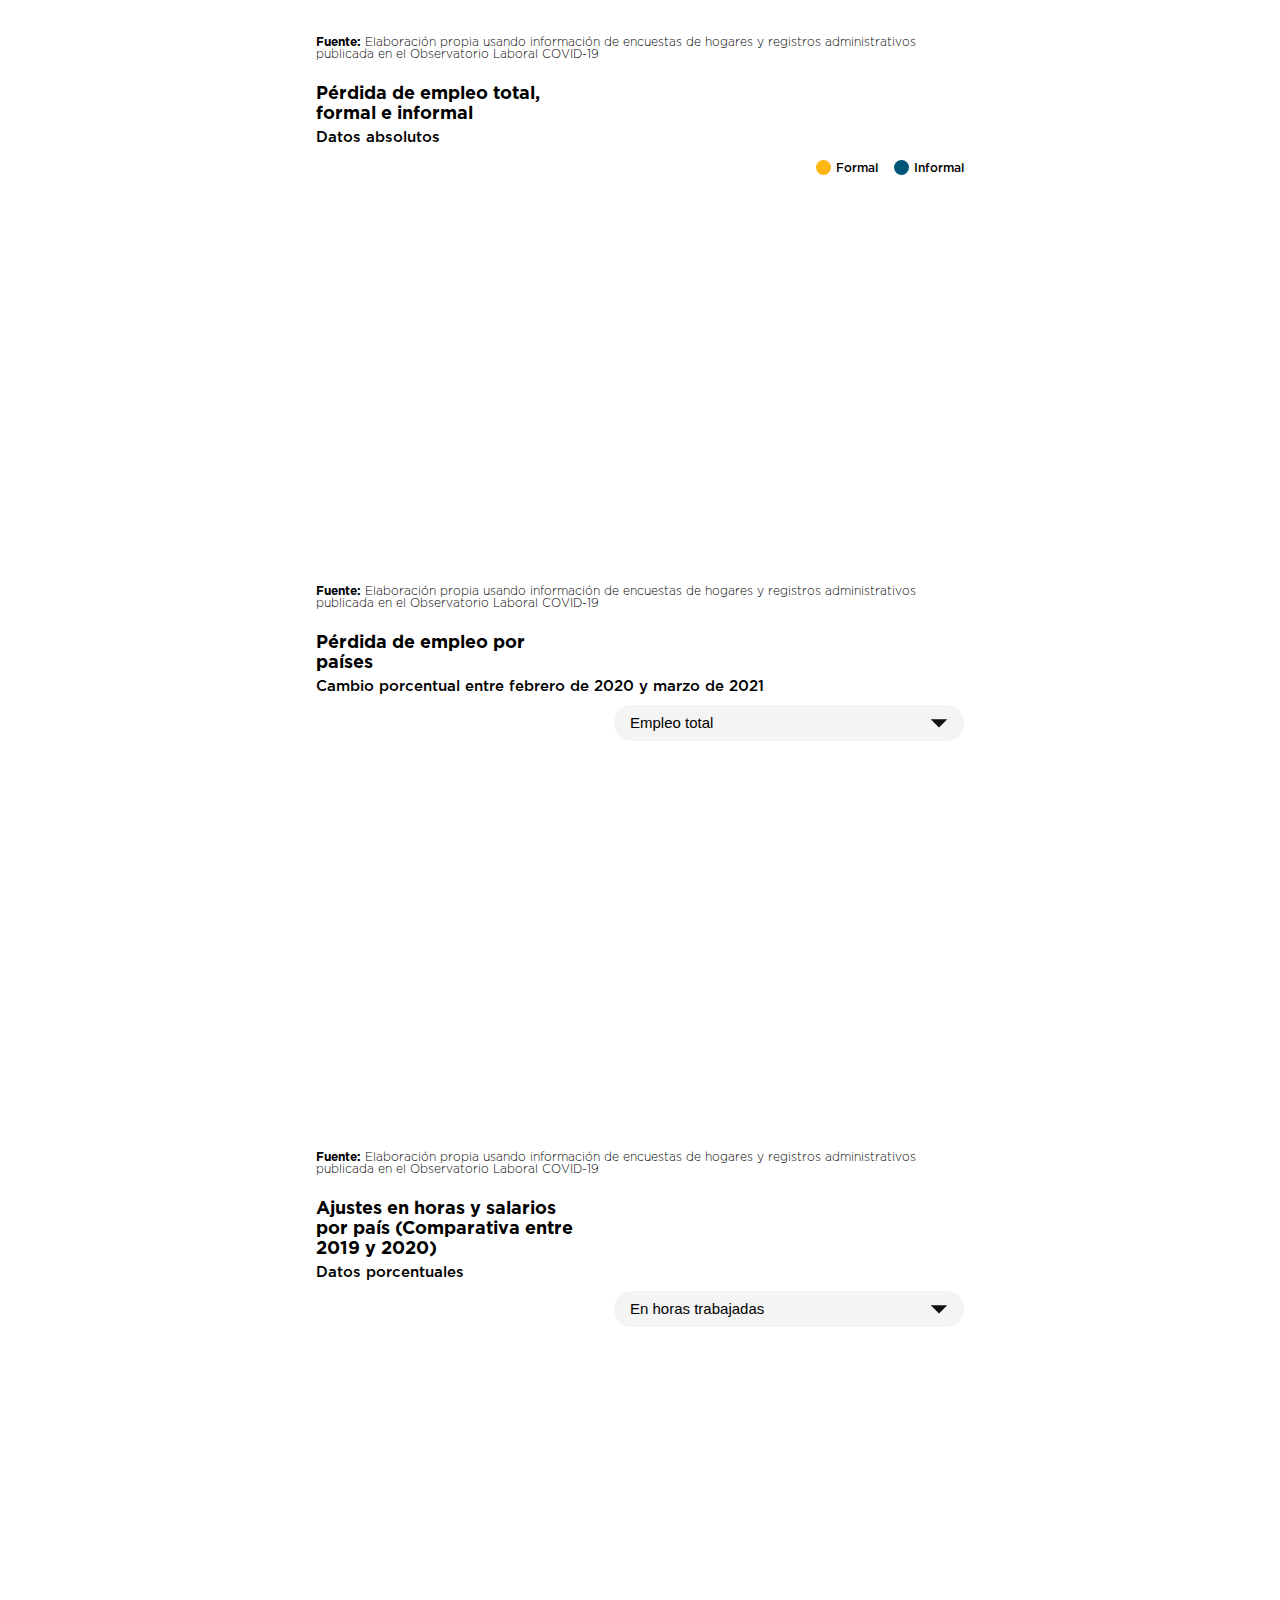
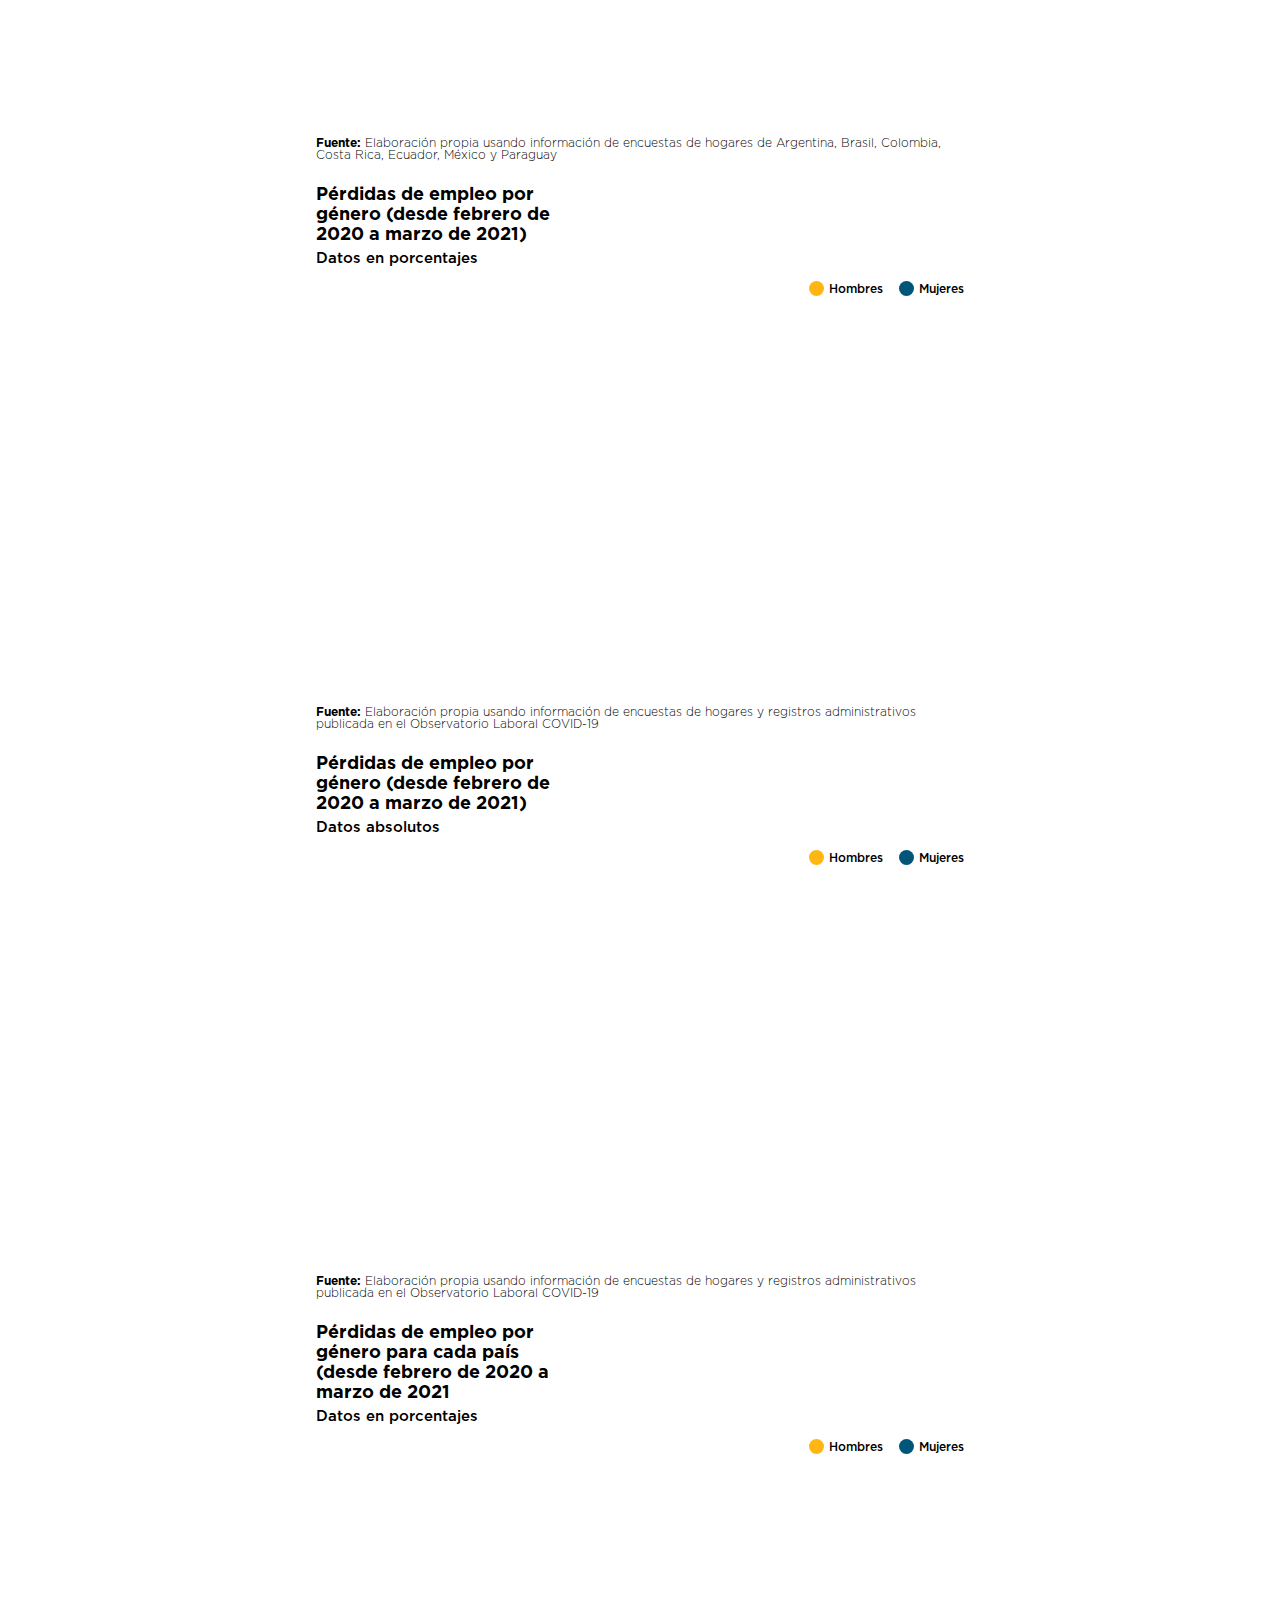
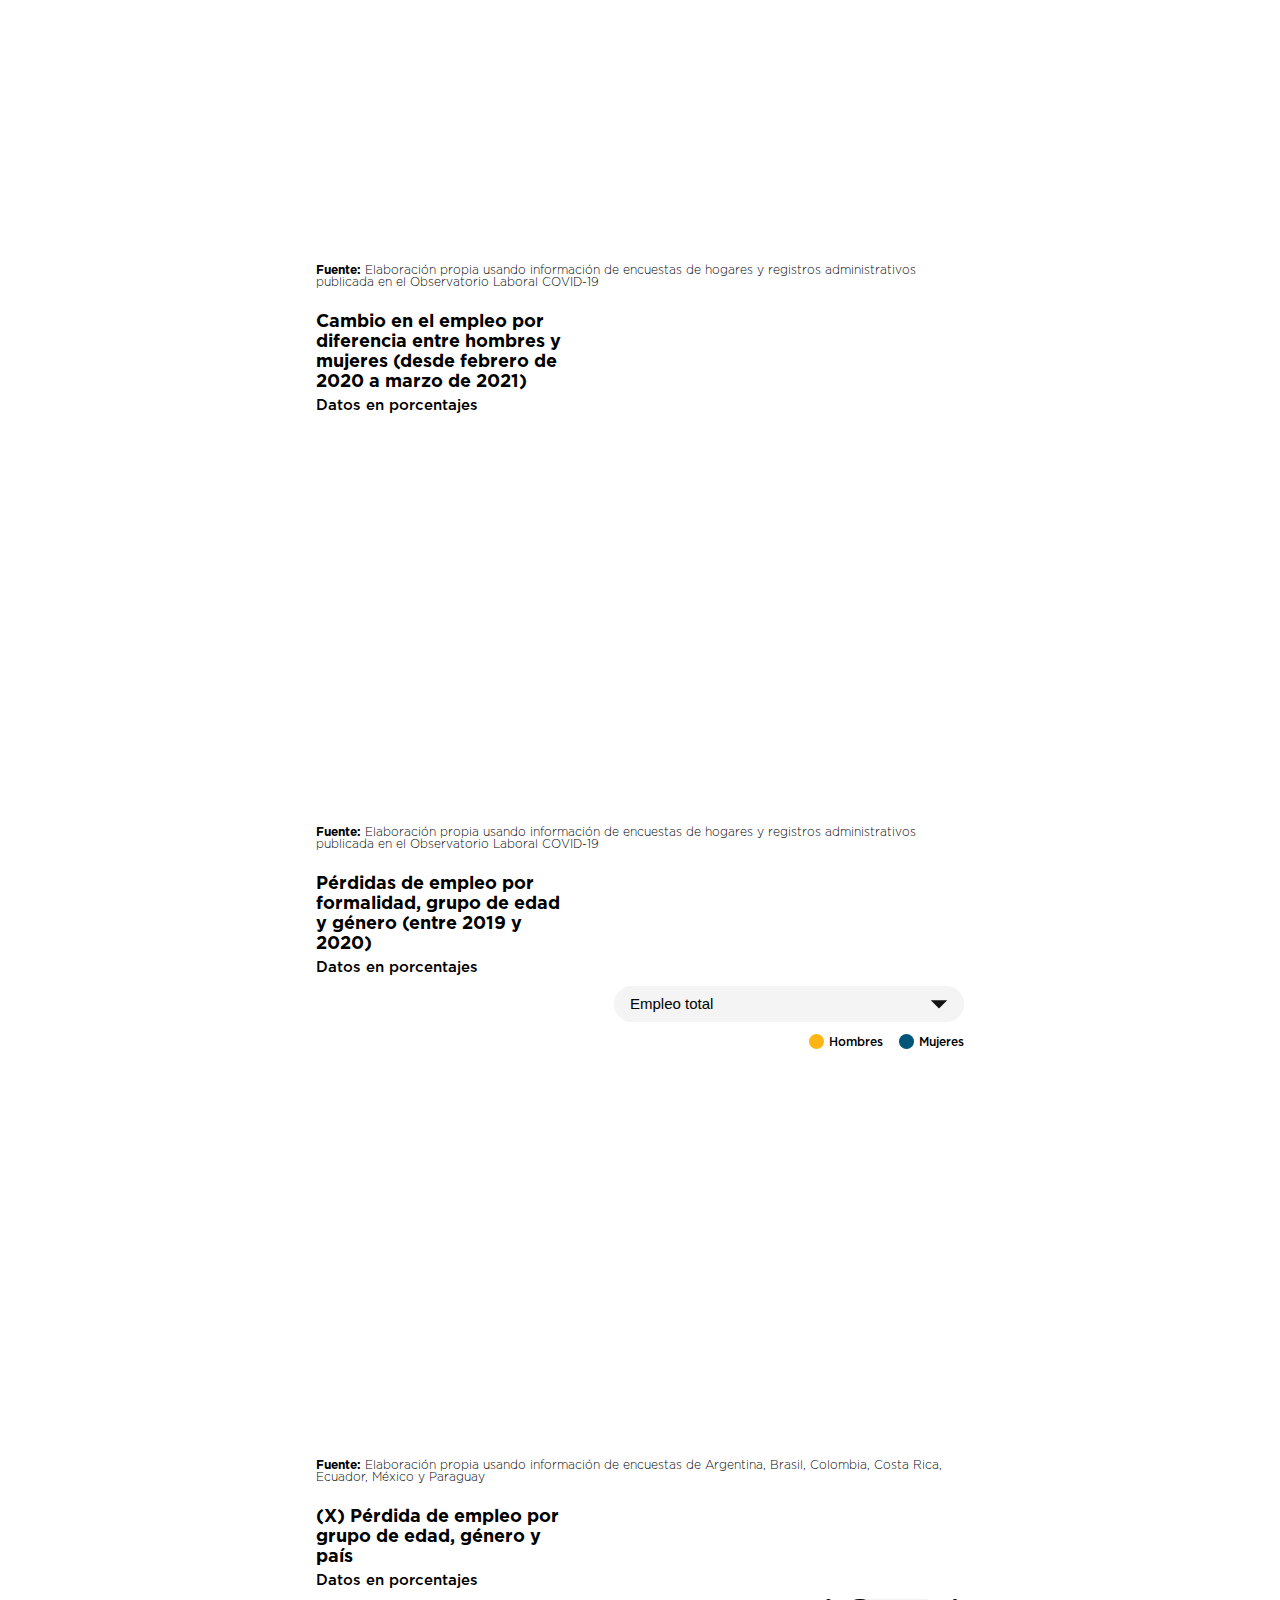
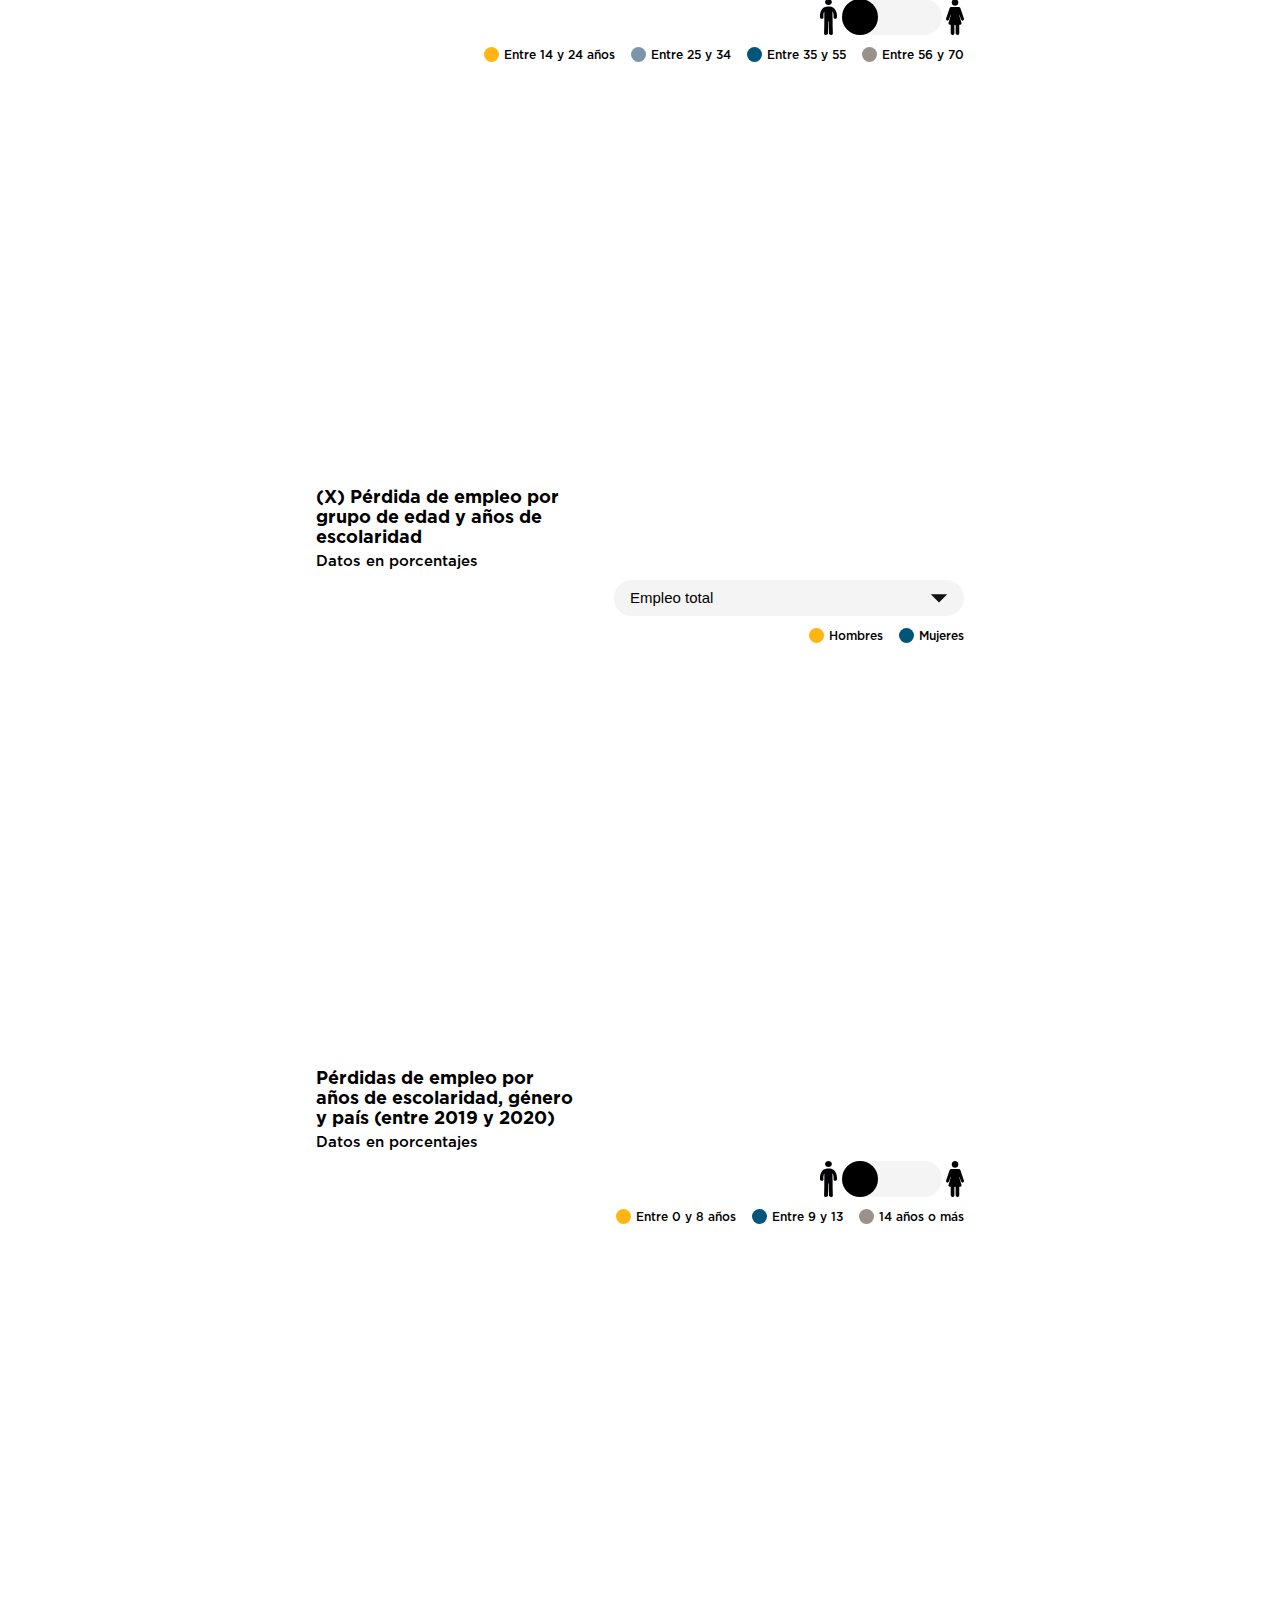
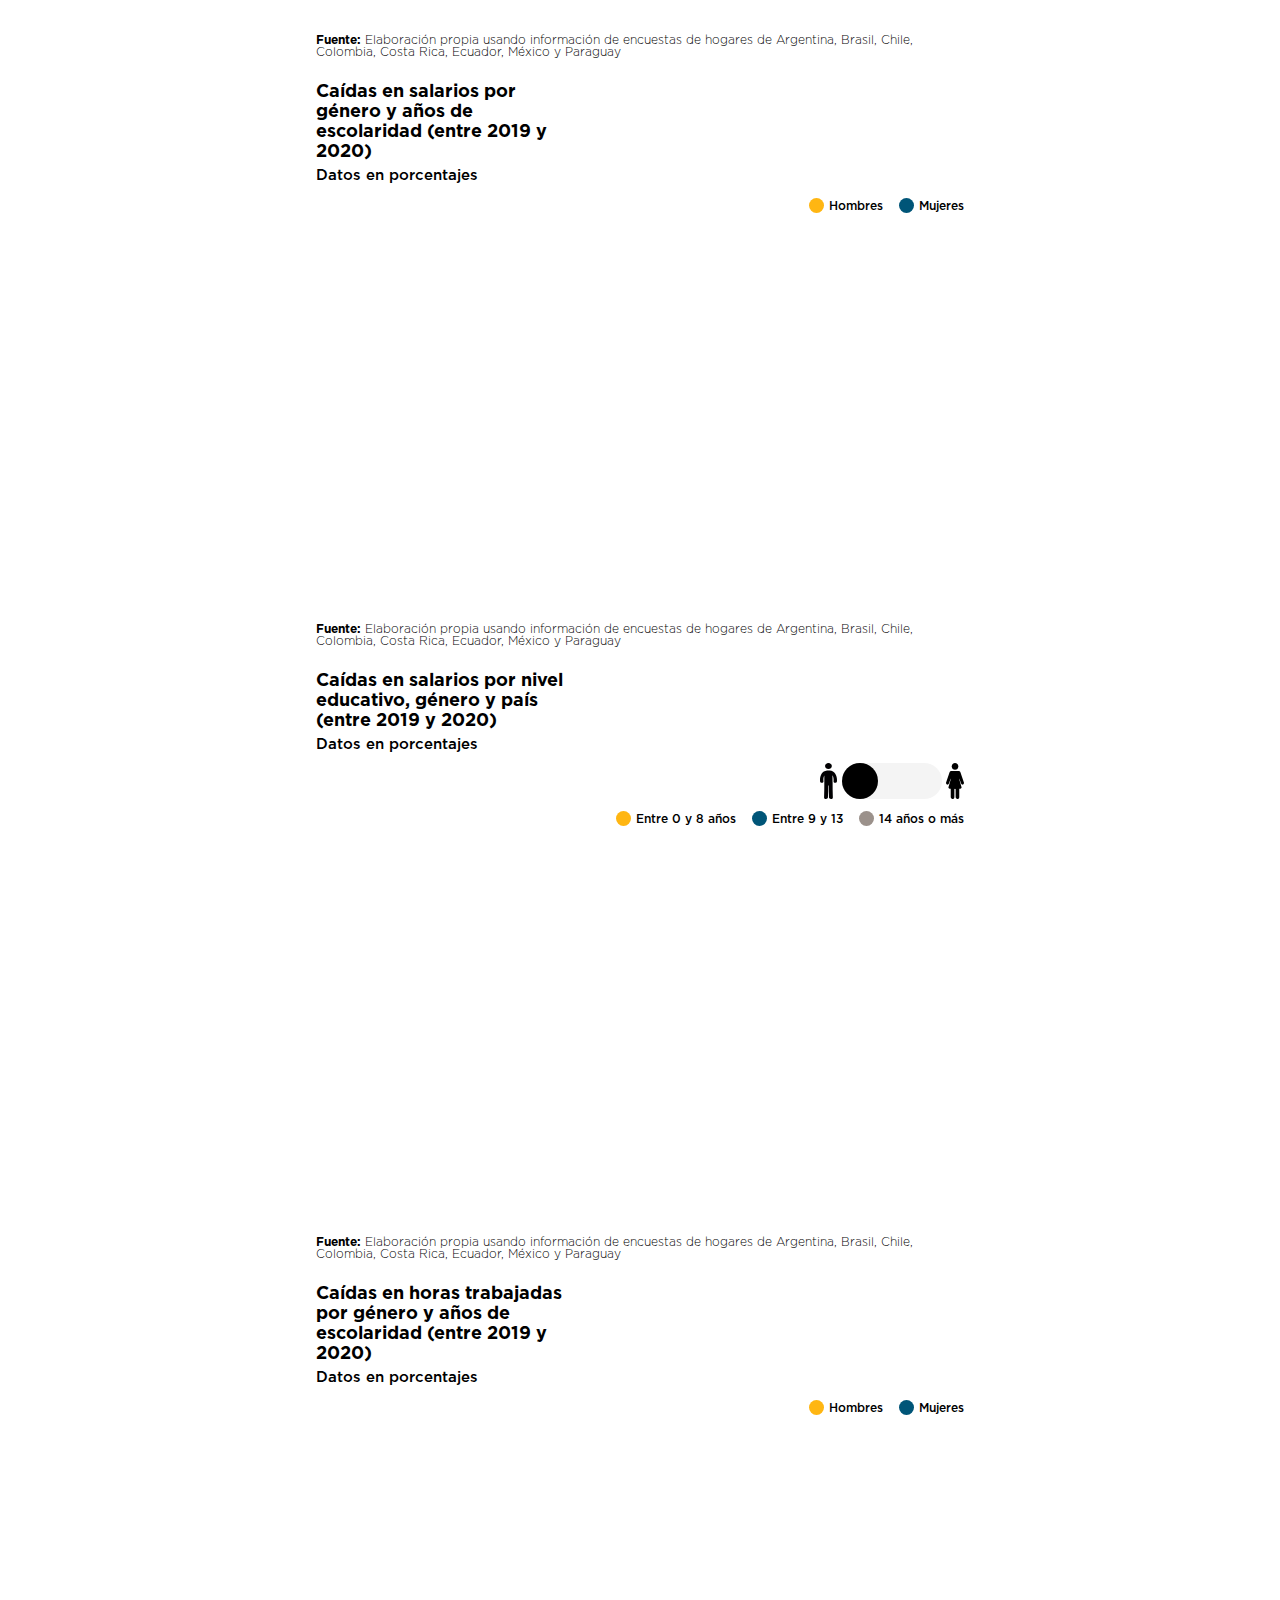
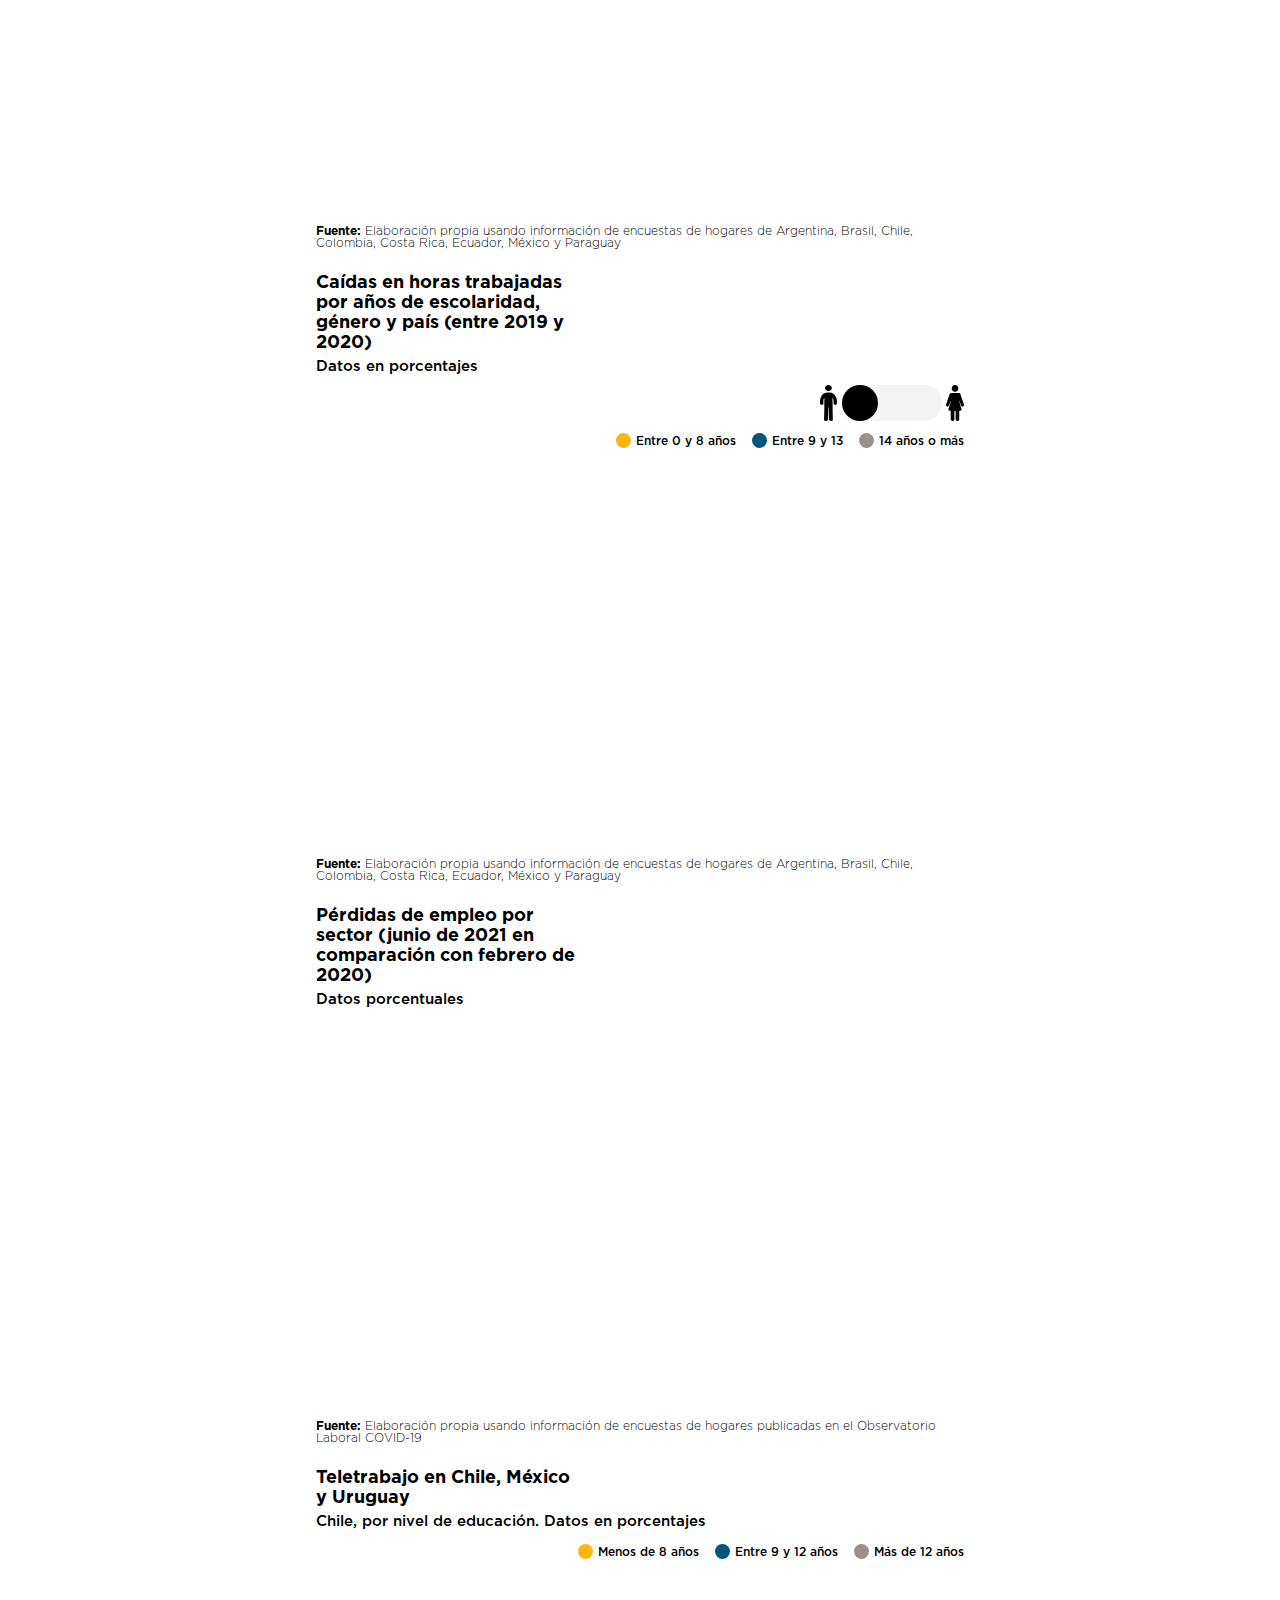
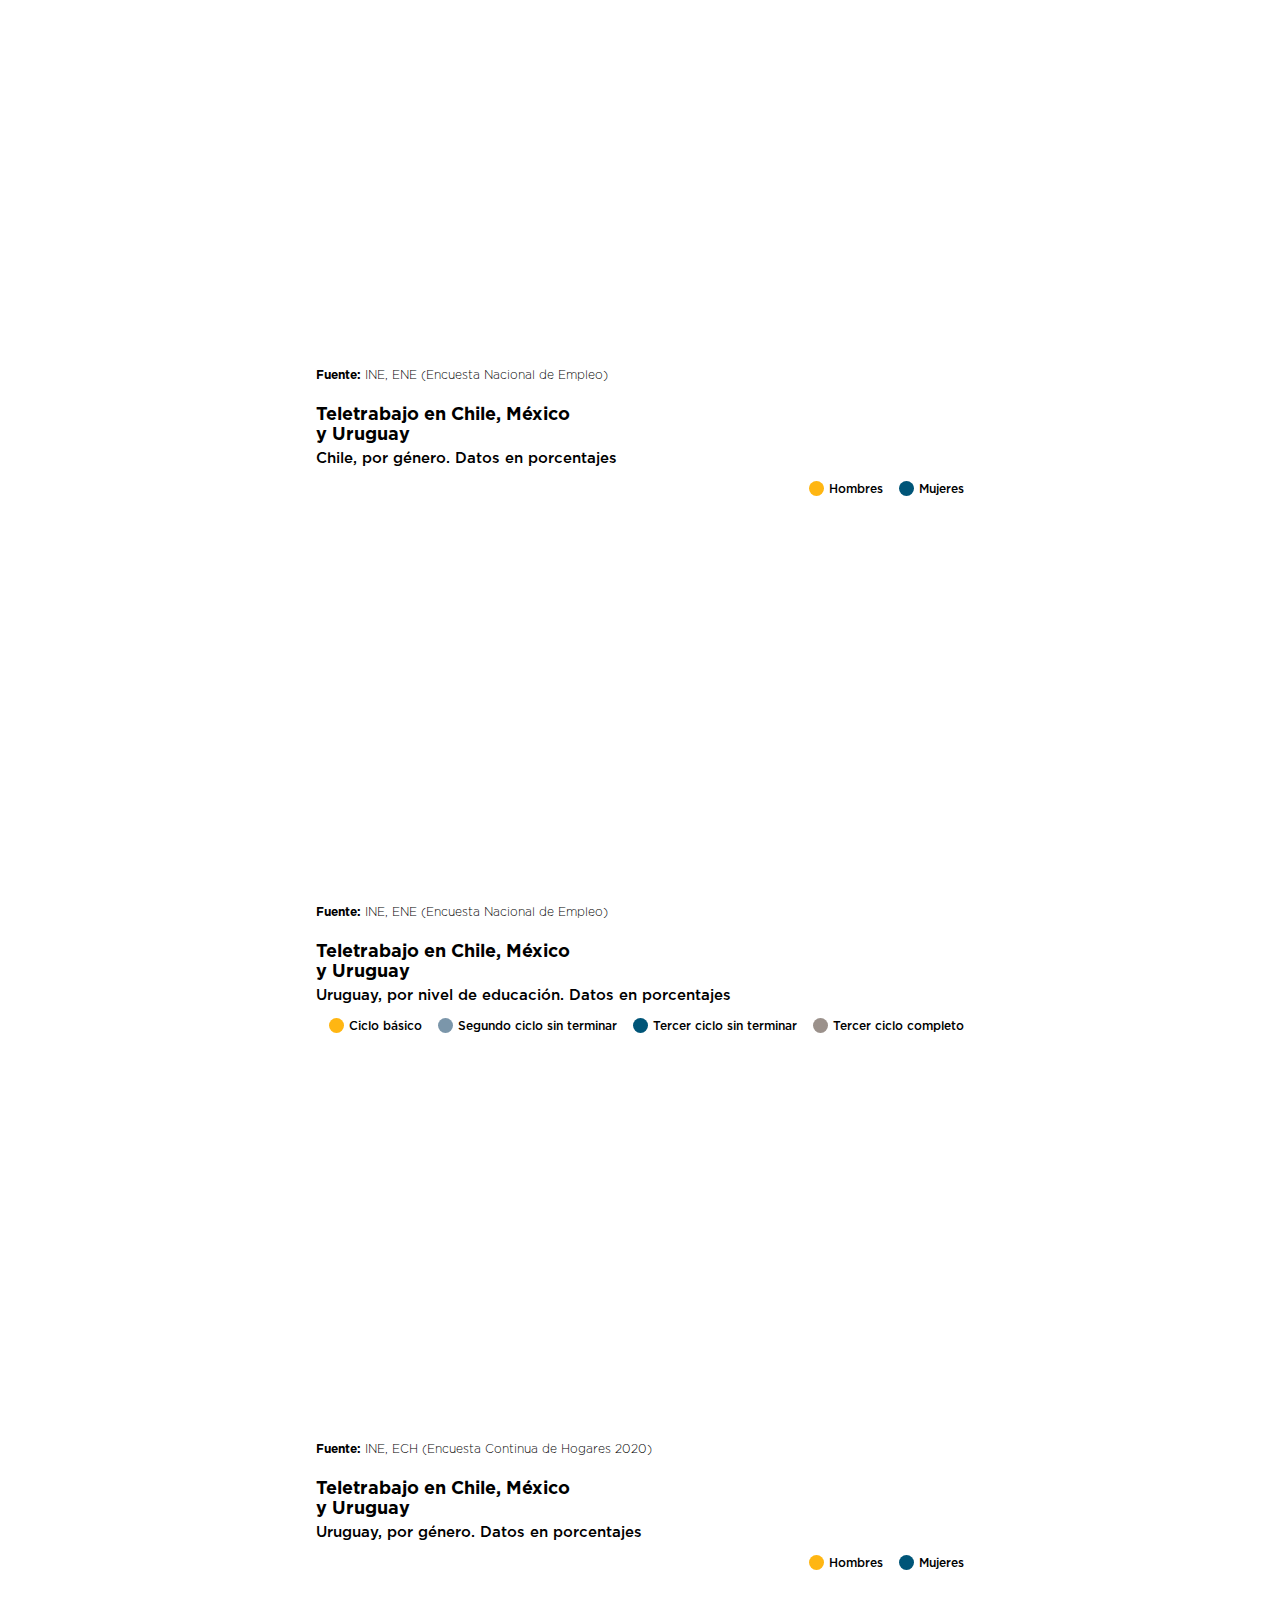
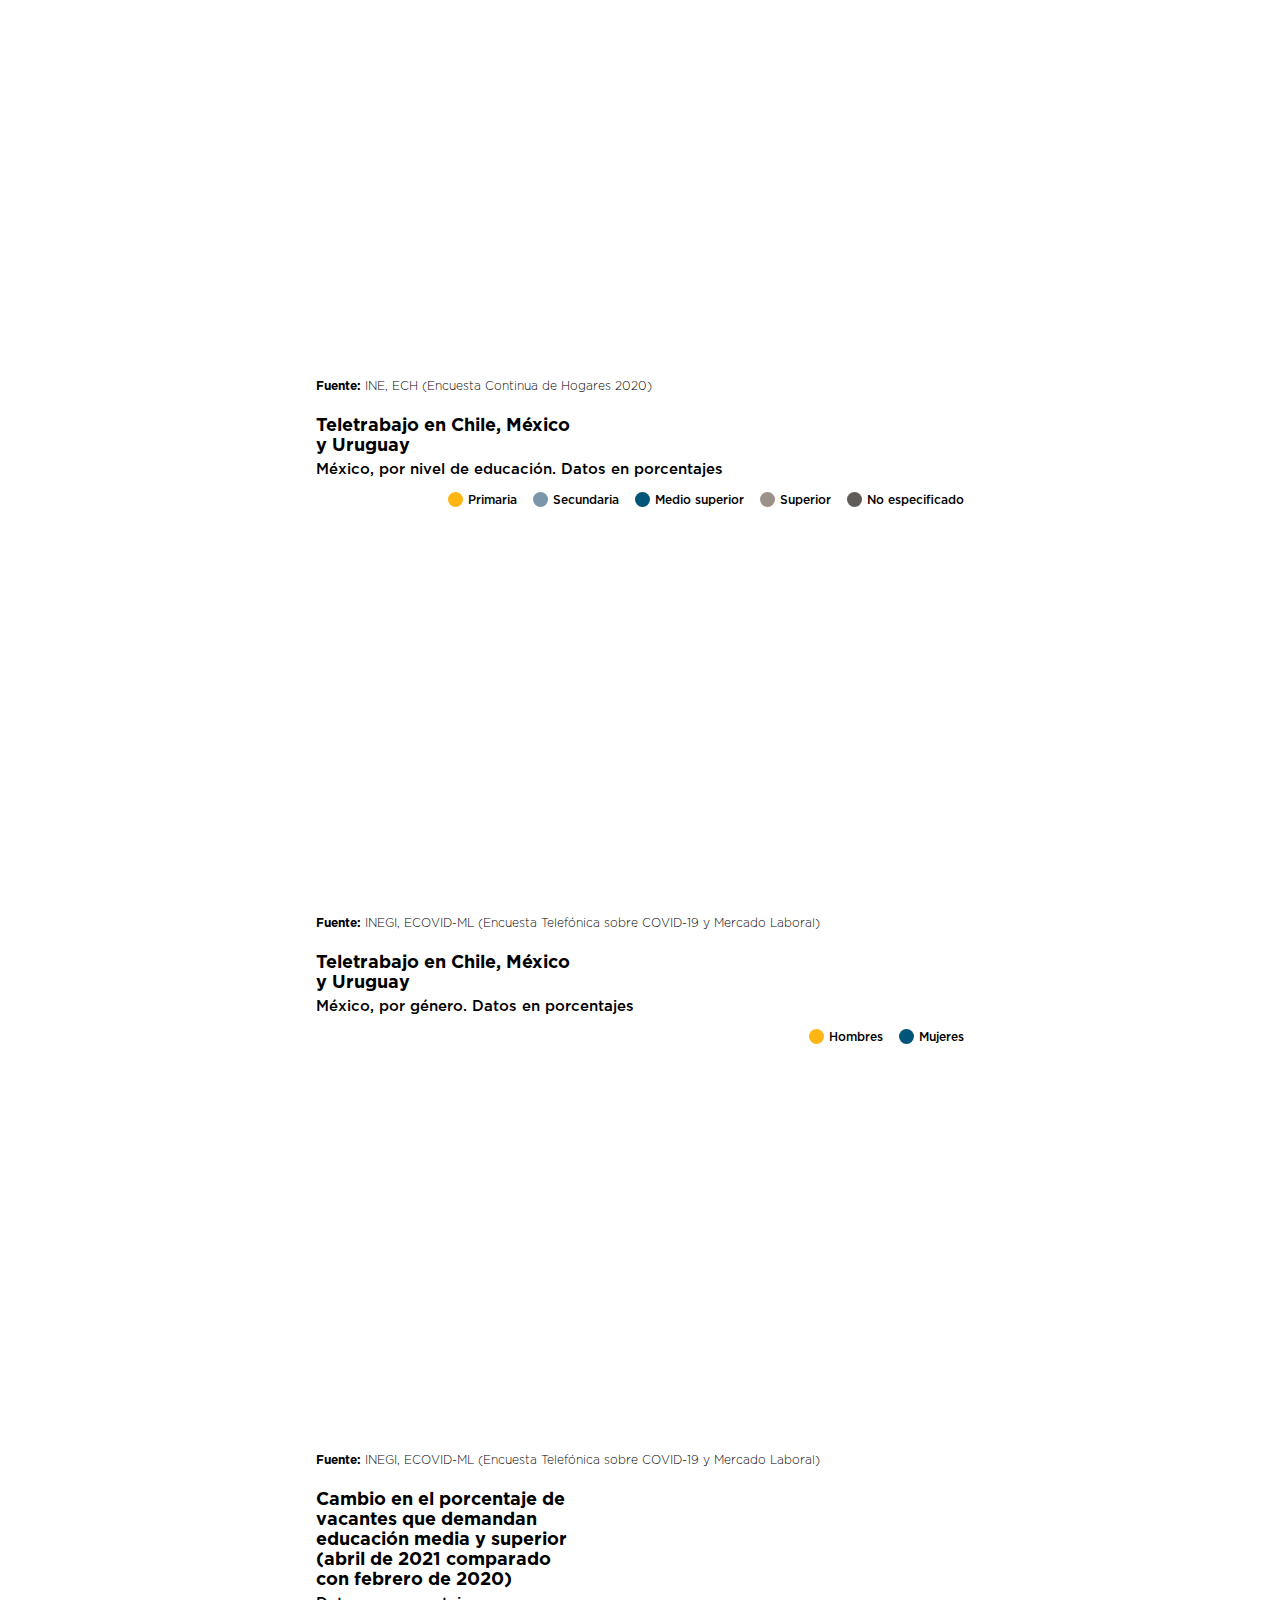
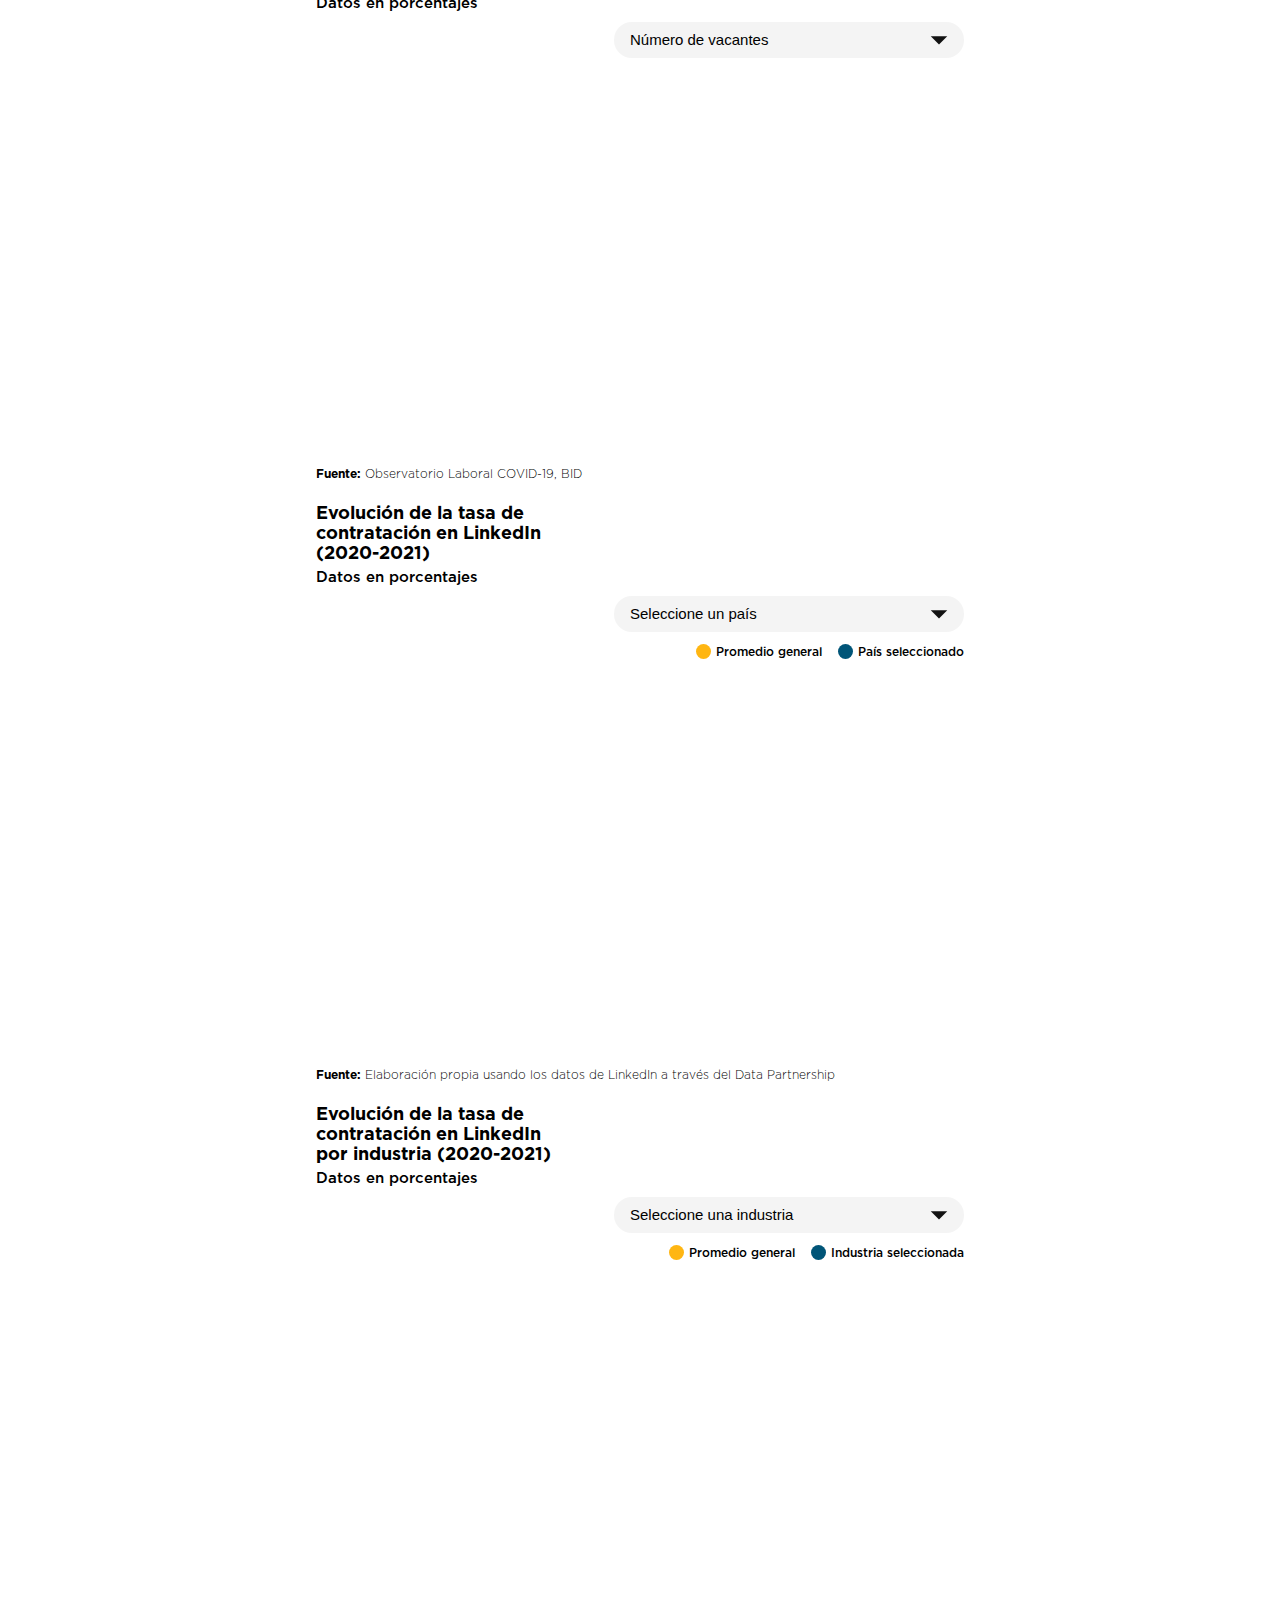
==== commit 3fda895c: "Nuevo cambio estructura de bloques para facilitar maquetación" ====
--- a/docs/index.html
+++ b/docs/index.html
@@ -10,19 +10,18 @@
     <link rel="stylesheet" href="./css/main.css">
 </head>
 <body>
-    <div class="outer-chart">
-        <div class="chart">
-            <h1 class="chart__title">Caída del PIB comparado con otras recesiones (1980-2021)</h1>
-            <h2 class="chart__subtitle">Datos en porcentajes</h2>
-            <div class="chart__viz" id="chart-one">
-            </div>            
-            <p class="data-source"><span class="strong">Fuente: </span>Elaboración propia con datos del informe <a href="https://www.imf.org/external/datamapper/NGDP_RPCH@WEO/OEMDC/ADVEC/WEOWORLD" target="_blank">Perspectivas de la Economía Mundial</a> (Fondo Monetario Internacional, 2021)</p>
-        </div>
-    </div>
-    <div class="outer-chart">
-        <div class="chart">
-            <h1 class="chart__title">Caída del PIB comparado con otras recesiones (1980-2021)</h1>
-            <h2 class="chart__subtitle">Datos en porcentajes</h2>
+    <div class="outer-chart">        
+        <h1 class="chart__title">Caída del PIB comparado con otras recesiones (1980-2021)</h1>
+        <h2 class="chart__subtitle">Datos en porcentajes</h2>
+        <div class="chart">
+            <div class="chart__viz" id="chart-one"></div>
+        </div>           
+        <p class="data-source"><span class="strong">Fuente: </span>Elaboración propia con datos del informe <a href="https://www.imf.org/external/datamapper/NGDP_RPCH@WEO/OEMDC/ADVEC/WEOWORLD" target="_blank">Perspectivas de la Economía Mundial</a> (Fondo Monetario Internacional, 2021)</p>
+    </div>
+    <div class="outer-chart">        
+        <h1 class="chart__title">Caída del PIB comparado con otras recesiones (1980-2021)</h1>
+        <h2 class="chart__subtitle">Datos en porcentajes</h2>
+        <div class="chart">
             <div class="chart__legend">
                 <span class="chart__legend--item three-colors-first">Economías avanzadas</span>
                 <span class="chart__legend--item three-colors-second">América Latina y Caribe</span>
@@ -30,289 +29,295 @@
             </div>
             <div class="chart__viz" id="chart-one_bis">
             </div>
-            <p class="data-source"><span class="strong">Fuente: </span>Elaboración propia con datos del informe <a href="https://www.imf.org/external/datamapper/NGDP_RPCH@WEO/OEMDC/ADVEC/WEOWORLD" target="_blank">Perspectivas de la Economía Mundial</a> (Fondo Monetario Internacional, 2021)</p>        
-        </div>
+        </div>            
+        <p class="data-source"><span class="strong">Fuente: </span>Elaboración propia con datos del informe <a href="https://www.imf.org/external/datamapper/NGDP_RPCH@WEO/OEMDC/ADVEC/WEOWORLD" target="_blank">Perspectivas de la Economía Mundial</a> (Fondo Monetario Internacional, 2021)</p>
+    </div>
+    <div class="outer-chart">        
+            <h1 class="chart__title">Pérdida de empleo total, formal e informal</h1>
+            <h2 class="chart__subtitle">Datos en porcentajes</h2>
+            <div class="chart">
+                <div class="chart__legend">
+                    <span class="chart__legend--item three-colors-first">Total</span>
+                    <span class="chart__legend--item three-colors-second">Formal</span>
+                    <span class="chart__legend--item three-colors-third">Informal</span>
+                </div>
+                <div class="chart__viz" id="chart-two">
+                </div>            
+            </div>
+            <p class="data-source"><span class="strong">Fuente: </span>Elaboración propia usando información de encuestas de hogares y registros administrativos publicada en el Observatorio Laboral COVID-19</p>
     </div>
     <div class="outer-chart">
-        <div class="chart">
-            <h1 class="chart__title">Pérdida de empleo total, formal e informal</h1>
-            <h2 class="chart__subtitle">Datos en porcentajes</h2>
-            <div class="chart__legend">
-                <span class="chart__legend--item three-colors-first">Total</span>
-                <span class="chart__legend--item three-colors-second">Formal</span>
-                <span class="chart__legend--item three-colors-third">Informal</span>
-            </div>
-            <div class="chart__viz" id="chart-two">
-            </div>
-            <p class="data-source"><span class="strong">Fuente: </span>Elaboración propia usando información de encuestas de hogares y registros administrativos publicada en el Observatorio Laboral COVID-19</p>
-        </div>
-    </div>
-    <div class="outer-chart">
-        <div class="chart">
             <h1 class="chart__title">Pérdida de empleo total, formal e informal</h1>
             <h2 class="chart__subtitle">Datos absolutos</h2>
-            <div class="chart__legend">
-                <span class="chart__legend--item two-colors-first">Formal</span>
-                <span class="chart__legend--item two-colors-second">Informal</span>
-            </div>
-            <div class="chart__viz" id="chart-two_bis">
-            </div>
-            <p class="data-source"><span class="strong">Fuente: </span>Elaboración propia usando información de encuestas de hogares y registros administrativos publicada en el Observatorio Laboral COVID-19</p>
-        </div>
+            <div class="chart">
+                <div class="chart__legend">
+                    <span class="chart__legend--item two-colors-first">Formal</span>
+                    <span class="chart__legend--item two-colors-second">Informal</span>
+                </div>
+                <div class="chart__viz" id="chart-two_bis">
+                </div>
+            </div>            
+            <p class="data-source"><span class="strong">Fuente: </span>Elaboración propia usando información de encuestas de hogares y registros administrativos publicada en el Observatorio Laboral COVID-19</p>
     </div>
     <div class="outer-chart">
-        <div class="chart">
+        
             <h1 class="chart__title">Pérdida de empleo por países</h1>
             <h2 class="chart__subtitle">Cambio porcentual entre febrero de 2020 y marzo de 2021</h2>
-            <div class="chart__b-select">
-                <select class="chart__select" id="empleoThree">
-                    <option class="chart__select--item" value="Empleo_total">Empleo total</option>
-                    <option class="chart__select--item" value="Empleo_formal">Empleo formal</option>
-                    <option class="chart__select--item" value="Empleo_informal">Empleo informal</option>
-                </select>
-            </div>
-            <div class="chart__viz" id="chart-three">
-            </div>
-            <p class="data-source"><span class="strong">Fuente: </span>Elaboración propia usando información de encuestas de hogares y registros administrativos publicada en el Observatorio Laboral COVID-19</p>
-        </div>
-    </div>
-    <div class="outer-chart">
-        <div class="chart">
+            <div class="chart">
+                <div class="chart__b-select">
+                    <select class="chart__select" id="empleoThree">
+                        <option class="chart__select--item" value="Empleo_total">Empleo total</option>
+                        <option class="chart__select--item" value="Empleo_formal">Empleo formal</option>
+                        <option class="chart__select--item" value="Empleo_informal">Empleo informal</option>
+                    </select>
+                </div>
+                <div class="chart__viz" id="chart-three"></div>
+            </div>
+            <p class="data-source"><span class="strong">Fuente: </span>Elaboración propia usando información de encuestas de hogares y registros administrativos publicada en el Observatorio Laboral COVID-19</p>
+    </div>
+    <div class="outer-chart">        
             <h1 class="chart__title">Ajustes en horas y salarios por país (Comparativa entre 2019 y 2020)</h1>
-            <h2 class="chart__subtitle">Datos porcentuales</h2>                
-            <div class="chart__b-select">
-                <select class="chart__select" id="empleo4_6">
-                    <option class="chart__select--item" value="Horas_trabajadas">En horas trabajadas</option>
-                    <option class="chart__select--item" value="Salarios">En salarios</option>
-                </select>
-            </div>            
-            <div class="chart__viz" id="chart-4_6">
+            <h2 class="chart__subtitle">Datos porcentuales</h2>
+            <div class="chart">
+                <div class="chart__b-select">
+                    <select class="chart__select" id="empleo4_6">
+                        <option class="chart__select--item" value="Horas_trabajadas">En horas trabajadas</option>
+                        <option class="chart__select--item" value="Salarios">En salarios</option>
+                    </select>
+                </div>            
+                <div class="chart__viz" id="chart-4_6">
+                </div>
             </div>
             <p class="data-source"><span class="strong">Fuente: </span>Elaboración propia usando información de encuestas de hogares de Argentina, Brasil, Colombia, Costa Rica, Ecuador, México y Paraguay</p>
-        </div>
-    </div>
-    <div class="outer-chart">
-        <div class="chart">
+    </div>
+    <div class="outer-chart">        
             <h1 class="chart__title">Pérdidas de empleo por género (desde febrero de 2020 a marzo de 2021)</h1>
             <h2 class="chart__subtitle">Datos en porcentajes</h2>
-            <div class="chart__legend">
-                <span class="chart__legend--item two-colors-first">Hombres</span>
-                <span class="chart__legend--item two-colors-second">Mujeres</span>
-            </div>
-            <div class="chart__viz" id="chart-four">
-            </div>
-            <p class="data-source"><span class="strong">Fuente: </span>Elaboración propia usando información de encuestas de hogares y registros administrativos publicada en el Observatorio Laboral COVID-19</p>
-        </div>
-    </div>
-    <div class="outer-chart">
-        <div class="chart">
+            <div class="chart">
+                <div class="chart__legend">
+                    <span class="chart__legend--item two-colors-first">Hombres</span>
+                    <span class="chart__legend--item two-colors-second">Mujeres</span>
+                </div>
+                <div class="chart__viz" id="chart-four">
+                </div>
+            </div>            
+            <p class="data-source"><span class="strong">Fuente: </span>Elaboración propia usando información de encuestas de hogares y registros administrativos publicada en el Observatorio Laboral COVID-19</p>
+    </div>
+    <div class="outer-chart">        
             <h1 class="chart__title">Pérdidas de empleo por género (desde febrero de 2020 a marzo de 2021)</h1>
             <h2 class="chart__subtitle">Datos absolutos</h2>
-            <div class="chart__legend">
-                <span class="chart__legend--item two-colors-first">Hombres</span>
-                <span class="chart__legend--item two-colors-second">Mujeres</span>
-            </div>
-            <div class="chart__viz" id="chart-four_bis">
-            </div>
+            <div class="chart">
+                <div class="chart__legend">
+                    <span class="chart__legend--item two-colors-first">Hombres</span>
+                    <span class="chart__legend--item two-colors-second">Mujeres</span>
+                </div>
+                <div class="chart__viz" id="chart-four_bis">
+                </div>
+            </div>            
+            <p class="data-source"><span class="strong">Fuente: </span>Elaboración propia usando información de encuestas de hogares y registros administrativos publicada en el Observatorio Laboral COVID-19</p>
+    </div>
+    <div class="outer-chart">
+        
+            <h1 class="chart__title">Pérdidas de empleo por género para cada país (desde febrero de 2020 a marzo de 2021</h1>
+            <h2 class="chart__subtitle">Datos en porcentajes</h2>
+            <div class="chart">
+                <div class="chart__legend">
+                    <span class="chart__legend--item two-colors-first">Hombres</span>
+                    <span class="chart__legend--item two-colors-second">Mujeres</span>
+                </div>
+                <div class="chart__viz" id="chart-five">
+                </div>
+            </div>            
+            <p class="data-source"><span class="strong">Fuente: </span>Elaboración propia usando información de encuestas de hogares y registros administrativos publicada en el Observatorio Laboral COVID-19</p>
+        
+    </div>
+    <div class="outer-chart">        
+            <h1 class="chart__title">Cambio en el empleo por diferencia entre hombres y mujeres (desde febrero de 2020 a marzo de 2021)</h1>
+            <h2 class="chart__subtitle">Datos en porcentajes</h2>
+            <div class="chart">
+                <div class="chart__viz" id="chart-five_bis">
+                </div>
+            </div>            
             <p class="data-source"><span class="strong">Fuente: </span>Elaboración propia usando información de encuestas de hogares y registros administrativos publicada en el Observatorio Laboral COVID-19</p>
         </div>
     </div>
     <div class="outer-chart">
-        <div class="chart">
-            <h1 class="chart__title">Pérdidas de empleo por género para cada país (desde febrero de 2020 a marzo de 2021</h1>
-            <h2 class="chart__subtitle">Datos en porcentajes</h2>
-            <div class="chart__legend">
-                <span class="chart__legend--item two-colors-first">Hombres</span>
-                <span class="chart__legend--item two-colors-second">Mujeres</span>
-            </div>
-            <div class="chart__viz" id="chart-five">
-            </div>
-            <p class="data-source"><span class="strong">Fuente: </span>Elaboración propia usando información de encuestas de hogares y registros administrativos publicada en el Observatorio Laboral COVID-19</p>
-        </div>
-    </div>
-    <div class="outer-chart">
-        <div class="chart">
-            <h1 class="chart__title">Cambio en el empleo por diferencia entre hombres y mujeres (desde febrero de 2020 a marzo de 2021)</h1>
-            <h2 class="chart__subtitle">Datos en porcentajes</h2>
-            <div class="chart__viz" id="chart-five_bis">
-            </div>
-            <p class="data-source"><span class="strong">Fuente: </span>Elaboración propia usando información de encuestas de hogares y registros administrativos publicada en el Observatorio Laboral COVID-19</p>
-        </div>
-    </div>
-    <div class="outer-chart">
-        <div class="chart">
+        
             <h1 class="chart__title">Pérdidas de empleo por formalidad, grupo de edad y género (entre 2019 y 2020)</h1>
-            <h2 class="chart__subtitle">Datos en porcentajes</h2>               
-            <div class="chart__b-select">
-                <select class="chart__select" id="empleoSix">
-                    <option class="chart__select--item" value="0">Empleo total</option>
-                    <option class="chart__select--item" value="1">Empleo formal</option>
-                    <option class="chart__select--item" value="2">Empleo informal</option>
-                </select>
-            </div>
-            <div class="chart__legend">
-                <span class="chart__legend--item two-colors-first">Hombres</span>
-                <span class="chart__legend--item two-colors-second">Mujeres</span>
-            </div>
-            <div class="chart__viz" id="chart-six">
-            </div>
+            <h2 class="chart__subtitle">Datos en porcentajes</h2>  
+            <div class="chart">
+                <div class="chart__b-select">
+                    <select class="chart__select" id="empleoSix">
+                        <option class="chart__select--item" value="0">Empleo total</option>
+                        <option class="chart__select--item" value="1">Empleo formal</option>
+                        <option class="chart__select--item" value="2">Empleo informal</option>
+                    </select>
+                </div>
+                <div class="chart__legend">
+                    <span class="chart__legend--item two-colors-first">Hombres</span>
+                    <span class="chart__legend--item two-colors-second">Mujeres</span>
+                </div>
+                <div class="chart__viz" id="chart-six">
+                </div>
+            </div>             
+            
             <p class="data-source"><span class="strong">Fuente: </span>Elaboración propia usando información de encuestas de Argentina, Brasil, Colombia, Costa Rica, Ecuador, México y Paraguay</p>
-        </div>
-    </div>
-    <div class="outer-chart">
-        <div class="chart">
+        
+    </div>
+    <div class="outer-chart">        
             <h1 class="chart__title">(X) Pérdida de empleo por grupo de edad, género y país</h1>
-            <h2 class="chart__subtitle">Datos en porcentajes</h2>                
-            <div class="chart__b-switch">
-                <div class="chart__switch">
-                    <img src="./img/hombre_36.svg" width="17" height="36" alt="Icono hombre">
-                    <label class="switch" id="chart-seven-switch">
-                        <input type="checkbox">
-                        <span class="slider round"></span>
-                    </label>
-                    <img src="./img/mujer_36_b.svg" width="18" height="36" alt="Icono mujer">
-                </div>
-            </div>            
-            <div class="chart__legend">
-                <span class="chart__legend--item more-colors-first">Entre 14 y 24 años</span>
-                <span class="chart__legend--item more-colors-second">Entre 25 y 34</span>
-                <span class="chart__legend--item more-colors-third">Entre 35 y 55</span>
-                <span class="chart__legend--item more-colors-fourth">Entre 56 y 70</span>
-            </div>
-            <div class="chart__viz" id="chart-seven">
-            </div>
-        </div>
-    </div>
-    <div class="outer-chart">
-        <div class="chart">
+            <h2 class="chart__subtitle">Datos en porcentajes</h2>
+            <div class="chart">
+                <div class="chart__b-switch">
+                    <div class="chart__switch">
+                        <img src="./img/hombre_36.svg" width="17" height="36" alt="Icono hombre">
+                        <label class="switch" id="chart-seven-switch">
+                            <input type="checkbox">
+                            <span class="slider round"></span>
+                        </label>
+                        <img src="./img/mujer_36_b.svg" width="18" height="36" alt="Icono mujer">
+                    </div>
+                </div>            
+                <div class="chart__legend">
+                    <span class="chart__legend--item more-colors-first">Entre 14 y 24 años</span>
+                    <span class="chart__legend--item more-colors-second">Entre 25 y 34</span>
+                    <span class="chart__legend--item more-colors-third">Entre 35 y 55</span>
+                    <span class="chart__legend--item more-colors-fourth">Entre 56 y 70</span>
+                </div>
+                <div class="chart__viz" id="chart-seven">
+                </div>
+            </div>
+    </div>
+    <div class="outer-chart">        
             <h1 class="chart__title">(X) Pérdida de empleo por grupo de edad y años de escolaridad</h1>
-            <h2 class="chart__subtitle">Datos en porcentajes</h2>                
-            <div class="chart__b-select">
-                <select class="chart__select" id="empleoEight">
-                    <option class="chart__select--item" value="0">Empleo total</option>
-                    <option class="chart__select--item" value="1">Empleo formal</option>
-                    <option class="chart__select--item" value="2">Empleo informal</option>
-                </select>
-            </div>            
-            <div class="chart__legend">
-                <span class="chart__legend--item two-colors-first">Hombres</span>
-                <span class="chart__legend--item two-colors-second">Mujeres</span>
-            </div>
-            <div class="chart__viz" id="chart-eight">
-            </div>
-        </div>
-    </div>
-    <div class="outer-chart">
-        <div class="chart">
+            <h2 class="chart__subtitle">Datos en porcentajes</h2>
+            <div class="chart">
+                <div class="chart__b-select">
+                    <select class="chart__select" id="empleoEight">
+                        <option class="chart__select--item" value="0">Empleo total</option>
+                        <option class="chart__select--item" value="1">Empleo formal</option>
+                        <option class="chart__select--item" value="2">Empleo informal</option>
+                    </select>
+                </div>            
+                <div class="chart__legend">
+                    <span class="chart__legend--item two-colors-first">Hombres</span>
+                    <span class="chart__legend--item two-colors-second">Mujeres</span>
+                </div>
+                <div class="chart__viz" id="chart-eight">
+                </div>
+            </div>
+    </div>
+    <div class="outer-chart">        
             <h1 class="chart__title">Pérdidas de empleo por años de escolaridad, género y país (entre 2019 y 2020)</h1>
-            <h2 class="chart__subtitle">Datos en porcentajes</h2>                
-            <div class="chart__b-switch">
-                <div class="chart__switch">
-                    <img src="./img/hombre_36.svg" width="17" height="36" alt="Icono hombre">
-                    <label class="switch" id="chart-nine-switch">
-                        <input type="checkbox">
-                        <span class="slider round"></span>
-                    </label>
-                    <img src="./img/mujer_36_b.svg" width="18" height="36" alt="Icono mujer">
-                </div>
-            </div>            
-            <div class="chart__legend">
-                <span class="chart__legend--item three-colors-first">Entre 0 y 8 años</span>
-                <span class="chart__legend--item three-colors-second">Entre 9 y 13</span>
-                <span class="chart__legend--item three-colors-third">14 años o más</span>
-            </div>
-            <div class="chart__viz" id="chart-nine">
-            </div>
+            <h2 class="chart__subtitle">Datos en porcentajes</h2>
+            <div class="chart">
+                <div class="chart__b-switch">
+                    <div class="chart__switch">
+                        <img src="./img/hombre_36.svg" width="17" height="36" alt="Icono hombre">
+                        <label class="switch" id="chart-nine-switch">
+                            <input type="checkbox">
+                            <span class="slider round"></span>
+                        </label>
+                        <img src="./img/mujer_36_b.svg" width="18" height="36" alt="Icono mujer">
+                    </div>
+                </div>            
+                <div class="chart__legend">
+                    <span class="chart__legend--item three-colors-first">Entre 0 y 8 años</span>
+                    <span class="chart__legend--item three-colors-second">Entre 9 y 13</span>
+                    <span class="chart__legend--item three-colors-third">14 años o más</span>
+                </div>
+                <div class="chart__viz" id="chart-nine">
+                </div>
+            </div>         
             <p class="data-source"><span class="strong">Fuente: </span>Elaboración propia usando información de encuestas de hogares de Argentina, Brasil, Chile, Colombia, Costa Rica, Ecuador, México y Paraguay</p>
-        </div>
-    </div>
-    <div class="outer-chart">
-        <div class="chart">
+    </div>
+    <div class="outer-chart">        
             <h1 class="chart__title">Caídas en salarios por género y años de escolaridad (entre 2019 y 2020)</h1>
             <h2 class="chart__subtitle">Datos en porcentajes</h2>
-            <div class="chart__legend">
-                <span class="chart__legend--item two-colors-first">Hombres</span>
-                <span class="chart__legend--item two-colors-second">Mujeres</span>
-            </div>
-            <div class="chart__viz" id="chart-ten">
-            </div>
+            <div class="chart">
+                <div class="chart__legend">
+                    <span class="chart__legend--item two-colors-first">Hombres</span>
+                    <span class="chart__legend--item two-colors-second">Mujeres</span>
+                </div>
+                <div class="chart__viz" id="chart-ten">
+                </div>
+            </div>            
             <p class="data-source"><span class="strong">Fuente: </span>Elaboración propia usando información de encuestas de hogares de Argentina, Brasil, Chile, Colombia, Costa Rica, Ecuador, México y Paraguay</p>
-        </div>
-    </div>
-    <div class="outer-chart">
-        <div class="chart">
+    </div>
+    <div class="outer-chart">        
             <h1 class="chart__title">Caídas en salarios por nivel educativo, género y país (entre 2019 y 2020)</h1>
-            <h2 class="chart__subtitle">Datos en porcentajes</h2>                
-            <div class="chart__b-switch">
-                <div class="chart__switch">
-                    <img src="./img/hombre_36.svg" width="17" height="36" alt="Icono hombre">
-                    <label class="switch" id="chart-eleven-switch">
-                        <input type="checkbox">
-                        <span class="slider round"></span>
-                    </label>
-                    <img src="./img/mujer_36_b.svg" width="18" height="36" alt="Icono mujer">
-                </div>
-            </div>
-            <div class="chart__legend">
-                <span class="chart__legend--item three-colors-first">Entre 0 y 8 años</span>
-                <span class="chart__legend--item three-colors-second">Entre 9 y 13</span>
-                <span class="chart__legend--item three-colors-third">14 años o más</span>
-            </div>
-            <div class="chart__viz" id="chart-eleven">
+            <h2 class="chart__subtitle">Datos en porcentajes</h2>
+            <div class="chart">
+                <div class="chart__b-switch">
+                    <div class="chart__switch">
+                        <img src="./img/hombre_36.svg" width="17" height="36" alt="Icono hombre">
+                        <label class="switch" id="chart-eleven-switch">
+                            <input type="checkbox">
+                            <span class="slider round"></span>
+                        </label>
+                        <img src="./img/mujer_36_b.svg" width="18" height="36" alt="Icono mujer">
+                    </div>
+                </div>
+                <div class="chart__legend">
+                    <span class="chart__legend--item three-colors-first">Entre 0 y 8 años</span>
+                    <span class="chart__legend--item three-colors-second">Entre 9 y 13</span>
+                    <span class="chart__legend--item three-colors-third">14 años o más</span>
+                </div>
+                <div class="chart__viz" id="chart-eleven">
+                </div>
             </div>
             <p class="data-source"><span class="strong">Fuente: </span>Elaboración propia usando información de encuestas de hogares de Argentina, Brasil, Chile, Colombia, Costa Rica, Ecuador, México y Paraguay</p>
-        </div>
-    </div>
-    <div class="outer-chart">
-        <div class="chart">
+    </div>
+    <div class="outer-chart">        
             <h1 class="chart__title">Caídas en horas trabajadas por género y años de escolaridad (entre 2019 y 2020)</h1>
             <h2 class="chart__subtitle">Datos en porcentajes</h2>
-            <div class="chart__legend">
-                <span class="chart__legend--item two-colors-first">Hombres</span>
-                <span class="chart__legend--item two-colors-second">Mujeres</span>
-            </div>
-            <div class="chart__viz" id="chart-twelve">
-            </div>
+            <div class="chart">
+                <div class="chart__legend">
+                    <span class="chart__legend--item two-colors-first">Hombres</span>
+                    <span class="chart__legend--item two-colors-second">Mujeres</span>
+                </div>
+                <div class="chart__viz" id="chart-twelve">
+                </div>
+            </div>            
             <p class="data-source"><span class="strong">Fuente: </span>Elaboración propia usando información de encuestas de hogares de Argentina, Brasil, Chile, Colombia, Costa Rica, Ecuador, México y Paraguay</p>
-        </div>
-    </div>
-    <div class="outer-chart">
-        <div class="chart">
+    </div>
+    <div class="outer-chart">        
             <h1 class="chart__title">Caídas en horas trabajadas por años de escolaridad, género y país (entre 2019 y 2020)</h1>
-            <h2 class="chart__subtitle">Datos en porcentajes</h2>                
-            <div class="chart__b-switch">
-                <div class="chart__switch">
-                    <img src="./img/hombre_36.svg" width="17" height="36" alt="Icono hombre">
-                    <label class="switch" id="chart-thirteen-switch">
-                        <input type="checkbox">
-                        <span class="slider round"></span>
-                    </label>
-                    <img src="./img/mujer_36_b.svg" width="18" height="36" alt="Icono mujer">
-                </div>
-            </div>            
-            <div class="chart__legend">
-                <span class="chart__legend--item three-colors-first">Entre 0 y 8 años</span>
-                <span class="chart__legend--item three-colors-second">Entre 9 y 13</span>
-                <span class="chart__legend--item three-colors-third">14 años o más</span>
-            </div>
-            <div class="chart__viz" id="chart-thirteen">
+            <h2 class="chart__subtitle">Datos en porcentajes</h2>    
+            <div class="chart">
+                <div class="chart__b-switch">
+                    <div class="chart__switch">
+                        <img src="./img/hombre_36.svg" width="17" height="36" alt="Icono hombre">
+                        <label class="switch" id="chart-thirteen-switch">
+                            <input type="checkbox">
+                            <span class="slider round"></span>
+                        </label>
+                        <img src="./img/mujer_36_b.svg" width="18" height="36" alt="Icono mujer">
+                    </div>
+                </div>            
+                <div class="chart__legend">
+                    <span class="chart__legend--item three-colors-first">Entre 0 y 8 años</span>
+                    <span class="chart__legend--item three-colors-second">Entre 9 y 13</span>
+                    <span class="chart__legend--item three-colors-third">14 años o más</span>
+                </div>
+                <div class="chart__viz" id="chart-thirteen">
+                </div>
             </div>
             <p class="data-source"><span class="strong">Fuente: </span>Elaboración propia usando información de encuestas de hogares de Argentina, Brasil, Chile, Colombia, Costa Rica, Ecuador, México y Paraguay</p>
-        </div>
-    </div>
-    <div class="outer-chart">
-        <div class="chart">
-            <h1 class="chart__title">Pérdidas de empleo por sector (junio de 2021 en comparación con febrero de 2020)</h1>
-            <h2 class="chart__subtitle">Datos porcentuales</h2>
+    </div>
+    <div class="outer-chart">        
+        <h1 class="chart__title">Pérdidas de empleo por sector (junio de 2021 en comparación con febrero de 2020)</h1>
+        <h2 class="chart__subtitle">Datos porcentuales</h2>
+        <div class="chart">
             <div class="chart__viz" id="chart-fifteen">
             </div>
         </div>
         <p class="data-source"><span class="strong">Fuente: </span>Elaboración propia usando información de encuestas de hogares publicadas en el Observatorio Laboral COVID-19</p>
     </div>
-    <div class="outer-chart">
-        <div class="chart">
-            <h1 class="chart__title">Teletrabajo en Chile, México y Uruguay</h1>
-            <h2 class="chart__subtitle">Chile, por nivel de educación. Datos en porcentajes</h2>
+    <div class="outer-chart">        
+        <h1 class="chart__title">Teletrabajo en Chile, México y Uruguay</h1>
+        <h2 class="chart__subtitle">Chile, por nivel de educación. Datos en porcentajes</h2>
+        <div class="chart">
             <div class="chart__legend">
                 <span class="chart__legend--item three-colors-first">Menos de 8 años</span>
                 <span class="chart__legend--item three-colors-second">Entre 9 y 12 años</span>
@@ -320,26 +325,26 @@
             </div>
             <div class="chart__viz" id="chart-fourteen_1a">
             </div>
-            <p class="data-source"><span class="strong">Fuente: </span>INE, ENE (Encuesta Nacional de Empleo)</p>
         </div>
-    </div>
-    <div class="outer-chart">
-        <div class="chart">
+        <p class="data-source"><span class="strong">Fuente: </span>INE, ENE (Encuesta Nacional de Empleo)</p>
+    </div>
+    <div class="outer-chart">        
             <h1 class="chart__title">Teletrabajo en Chile, México y Uruguay</h1>
             <h2 class="chart__subtitle">Chile, por género. Datos en porcentajes</h2>
-            <div class="chart__legend">
-                <span class="chart__legend--item two-colors-first">Hombres</span>
-                <span class="chart__legend--item two-colors-second">Mujeres</span>
-            </div>
-            <div class="chart__viz" id="chart-fourteen_1b">
+            <div class="chart">
+                <div class="chart__legend">
+                    <span class="chart__legend--item two-colors-first">Hombres</span>
+                    <span class="chart__legend--item two-colors-second">Mujeres</span>
+                </div>
+                <div class="chart__viz" id="chart-fourteen_1b">
+                </div>
             </div>
             <p class="data-source"><span class="strong">Fuente: </span>INE, ENE (Encuesta Nacional de Empleo)</p>
-        </div>
-    </div>
-    <div class="outer-chart">
-        <div class="chart">
-            <h1 class="chart__title">Teletrabajo en Chile, México y Uruguay</h1>
-            <h2 class="chart__subtitle">Uruguay, por nivel de educación. Datos en porcentajes</h2>
+    </div>
+    <div class="outer-chart">        
+        <h1 class="chart__title">Teletrabajo en Chile, México y Uruguay</h1>
+        <h2 class="chart__subtitle">Uruguay, por nivel de educación. Datos en porcentajes</h2>
+        <div class="chart">
             <div class="chart__legend">
                 <span class="chart__legend--item more-colors-first">Ciclo básico</span>
                 <span class="chart__legend--item more-colors-second">Segundo ciclo sin terminar</span>
@@ -348,55 +353,55 @@
             </div>
             <div class="chart__viz" id="chart-fourteen_2a">
             </div>
-            <p class="data-source"><span class="strong">Fuente: </span>INE, ECH (Encuesta Continua de Hogares 2020)</p>
-        </div>
-    </div>
-    <div class="outer-chart">
-        <div class="chart">
+        </div>            
+        <p class="data-source"><span class="strong">Fuente: </span>INE, ECH (Encuesta Continua de Hogares 2020)</p>
+    </div>
+    <div class="outer-chart">        
             <h1 class="chart__title">Teletrabajo en Chile, México y Uruguay</h1>
             <h2 class="chart__subtitle">Uruguay, por género. Datos en porcentajes</h2>
+            <div class="chart">
+                <div class="chart__legend">
+                    <span class="chart__legend--item two-colors-first">Hombres</span>
+                    <span class="chart__legend--item two-colors-second">Mujeres</span>
+                </div>
+                <div class="chart__viz" id="chart-fourteen_2b">
+                </div>
+            </div>
+            <p class="data-source"><span class="strong">Fuente: </span>INE, ECH (Encuesta Continua de Hogares 2020)</p>
+    </div>
+    <div class="outer-chart">        
+            <h1 class="chart__title">Teletrabajo en Chile, México y Uruguay</h1>
+            <h2 class="chart__subtitle">México, por nivel de educación. Datos en porcentajes</h2>
+            <div class="chart">
+                <div class="chart__legend">
+                    <span class="chart__legend--item more-colors-first">Primaria</span>
+                    <span class="chart__legend--item more-colors-second">Secundaria</span>
+                    <span class="chart__legend--item more-colors-third">Medio superior</span>
+                    <span class="chart__legend--item more-colors-fourth">Superior</span>
+                    <span class="chart__legend--item more-colors-fifth">No especificado</span>
+                </div>
+                <div class="chart__viz" id="chart-fourteen_3a">
+                </div>
+            </div>            
+            <p class="data-source"><span class="strong">Fuente: </span>INEGI, ECOVID-ML (Encuesta Telefónica sobre COVID-19 y Mercado Laboral)</p>
+    </div>
+    <div class="outer-chart">        
+        <h1 class="chart__title">Teletrabajo en Chile, México y Uruguay</h1>
+        <h2 class="chart__subtitle">México, por género. Datos en porcentajes</h2>
+        <div class="chart">
             <div class="chart__legend">
                 <span class="chart__legend--item two-colors-first">Hombres</span>
                 <span class="chart__legend--item two-colors-second">Mujeres</span>
             </div>
-            <div class="chart__viz" id="chart-fourteen_2b">
-            </div>
-            <p class="data-source"><span class="strong">Fuente: </span>INE, ECH (Encuesta Continua de Hogares 2020)</p>
+            <div class="chart__viz" id="chart-fourteen_3b">
+            </div>
         </div>
-    </div>
-    <div class="outer-chart">
-        <div class="chart">
-            <h1 class="chart__title">Teletrabajo en Chile, México y Uruguay</h1>
-            <h2 class="chart__subtitle">México, por nivel de educación. Datos en porcentajes</h2>
-            <div class="chart__legend">
-                <span class="chart__legend--item more-colors-first">Primaria</span>
-                <span class="chart__legend--item more-colors-second">Secundaria</span>
-                <span class="chart__legend--item more-colors-third">Medio superior</span>
-                <span class="chart__legend--item more-colors-fourth">Superior</span>
-                <span class="chart__legend--item more-colors-fifth">No especificado</span>
-            </div>
-            <div class="chart__viz" id="chart-fourteen_3a">
-            </div>
-            <p class="data-source"><span class="strong">Fuente: </span>INEGI, ECOVID-ML (Encuesta Telefónica sobre COVID-19 y Mercado Laboral)</p>
-        </div>
-    </div>
-    <div class="outer-chart">
-        <div class="chart">
-            <h1 class="chart__title">Teletrabajo en Chile, México y Uruguay</h1>
-            <h2 class="chart__subtitle">México, por género. Datos en porcentajes</h2>
-            <div class="chart__legend">
-                <span class="chart__legend--item two-colors-first">Hombres</span>
-                <span class="chart__legend--item two-colors-second">Mujeres</span>
-            </div>
-            <div class="chart__viz" id="chart-fourteen_3b">
-            </div>
-            <p class="data-source"><span class="strong">Fuente: </span>INEGI, ECOVID-ML (Encuesta Telefónica sobre COVID-19 y Mercado Laboral)</p>
-        </div>
+        <p class="data-source"><span class="strong">Fuente: </span>INEGI, ECOVID-ML (Encuesta Telefónica sobre COVID-19 y Mercado Laboral)</p>
     </div>    
-    <div class="outer-chart">
-        <div class="chart">
-            <h1 class="chart__title">Cambio en el porcentaje de vacantes que demandan educación media y superior (abril de 2021 comparado con febrero de 2020)</h1>
-            <h2 class="chart__subtitle">Datos en porcentajes</h2>                
+    <div class="outer-chart">        
+        <h1 class="chart__title">Cambio en el porcentaje de vacantes que demandan educación media y superior (abril de 2021 comparado con febrero de 2020)</h1>
+        <h2 class="chart__subtitle">Datos en porcentajes</h2>
+        <div class="chart">
             <div class="chart__b-select">
                 <select class="chart__select" id="empleoSixteen">
                     <option class="chart__select--item" value="Vacantes">Número de vacantes</option>
@@ -407,37 +412,36 @@
             </div>
             <div class="chart__viz" id="chart-sixteen">
             </div>
-            <p class="data-source"><span class="strong">Fuente: </span>Observatorio Laboral COVID-19, BID</p>
         </div>
-    </div>
-    <div class="outer-chart">
-        <div class="chart">
-                <h1 class="chart__title">Evolución de la tasa de contratación en LinkedIn (2020-2021)</h1>
-                <h2 class="chart__subtitle">Datos en porcentajes</h2>
-                <div class="chart__b-select">
-                    <select class="chart__select" id="empleoSeventeen">
-                        <option class="chart__select--item" value="null">Seleccione un país</option>
-                        <option class="chart__select--item" value="Argentina">Argentina</option>
-                        <option class="chart__select--item" value="Brasil">Brasil</option>
-                        <option class="chart__select--item" value="Chile">Chile</option>
-                        <option class="chart__select--item" value="Colombia">Colombia</option>
-                        <option class="chart__select--item" value="México">México</option>
-                        <option class="chart__select--item" value="Perú">Perú</option>
-                    </select>
-                </div>
+        <p class="data-source"><span class="strong">Fuente: </span>Observatorio Laboral COVID-19, BID</p>
+    </div>
+    <div class="outer-chart">        
+        <h1 class="chart__title">Evolución de la tasa de contratación en LinkedIn (2020-2021)</h1>
+        <h2 class="chart__subtitle">Datos en porcentajes</h2>
+        <div class="chart">
+            <div class="chart__b-select">
+                <select class="chart__select" id="empleoSeventeen">
+                    <option class="chart__select--item" value="null">Seleccione un país</option>
+                    <option class="chart__select--item" value="Argentina">Argentina</option>
+                    <option class="chart__select--item" value="Brasil">Brasil</option>
+                    <option class="chart__select--item" value="Chile">Chile</option>
+                    <option class="chart__select--item" value="Colombia">Colombia</option>
+                    <option class="chart__select--item" value="México">México</option>
+                    <option class="chart__select--item" value="Perú">Perú</option>
+                </select>
+            </div>
             <div class="chart__legend">
                 <span class="chart__legend--item two-colors-first">Promedio general</span>
                 <span class="chart__legend--item two-colors-second">País seleccionado</span>
             </div>
             <div class="chart__viz" id="chart-seventeen">
             </div>
-            <p class="data-source"><span class="strong">Fuente: </span>Elaboración propia usando los datos de LinkedIn a través del Data Partnership</p>
-        </div>
-    </div>
-    <div class="outer-chart">
-        <div class="chart">
-                <h1 class="chart__title">Evolución de la tasa de contratación en LinkedIn por industria (2020-2021)</h1>
-                <h2 class="chart__subtitle">Datos en porcentajes</h2>                
+        </div><p class="data-source"><span class="strong">Fuente: </span>Elaboración propia usando los datos de LinkedIn a través del Data Partnership</p>
+    </div>
+    <div class="outer-chart">        
+            <h1 class="chart__title">Evolución de la tasa de contratación en LinkedIn por industria (2020-2021)</h1>
+            <h2 class="chart__subtitle">Datos en porcentajes</h2>
+            <div class="chart">
                 <div class="chart__b-select">
                     <select class="chart__select" id="empleoEighteen">
                         <option class="chart__select--item" value="null">Seleccione una industria</option>
@@ -465,14 +469,14 @@
                         <option class="chart__select--item" value="Recreación_y_viajes">Recreación y viajes</option>
                     </select>
                 </div>
-            <div class="chart__legend">
-                <span class="chart__legend--item two-colors-first">Promedio general</span>
-                <span class="chart__legend--item two-colors-second">Industria seleccionada</span>
-            </div>
-            <div class="chart__viz" id="chart-eighteen">
+                <div class="chart__legend">
+                    <span class="chart__legend--item two-colors-first">Promedio general</span>
+                    <span class="chart__legend--item two-colors-second">Industria seleccionada</span>
+                </div>
+                <div class="chart__viz" id="chart-eighteen">
+                </div>
             </div>
             <p class="data-source"><span class="strong">Fuente: </span>Elaboración propia usando los datos de LinkedIn a través del Data Partnership</p>
-        </div>
     </div>
     <div class="chart__tooltip" id="chartTooltip">
         <p class="chart__tooltip--title"></p>
--- a/docs/css/main.css
+++ b/docs/css/main.css
@@ -47,7 +47,7 @@
 /* BLOQUE EXTERIOR DEL GRÁFICO */
 .outer-chart {
     width: 100%;
-    max-width: 768px;
+    max-width: 648px;
     height: auto;
     margin: 24px auto;
 }
@@ -55,7 +55,6 @@
 /* BLOQUE INTERIOR DEL GRÁFICO */
 .chart {
     width: 100%;
-    max-width: 648px;
     height: auto;
     margin: 0 auto;
 }
